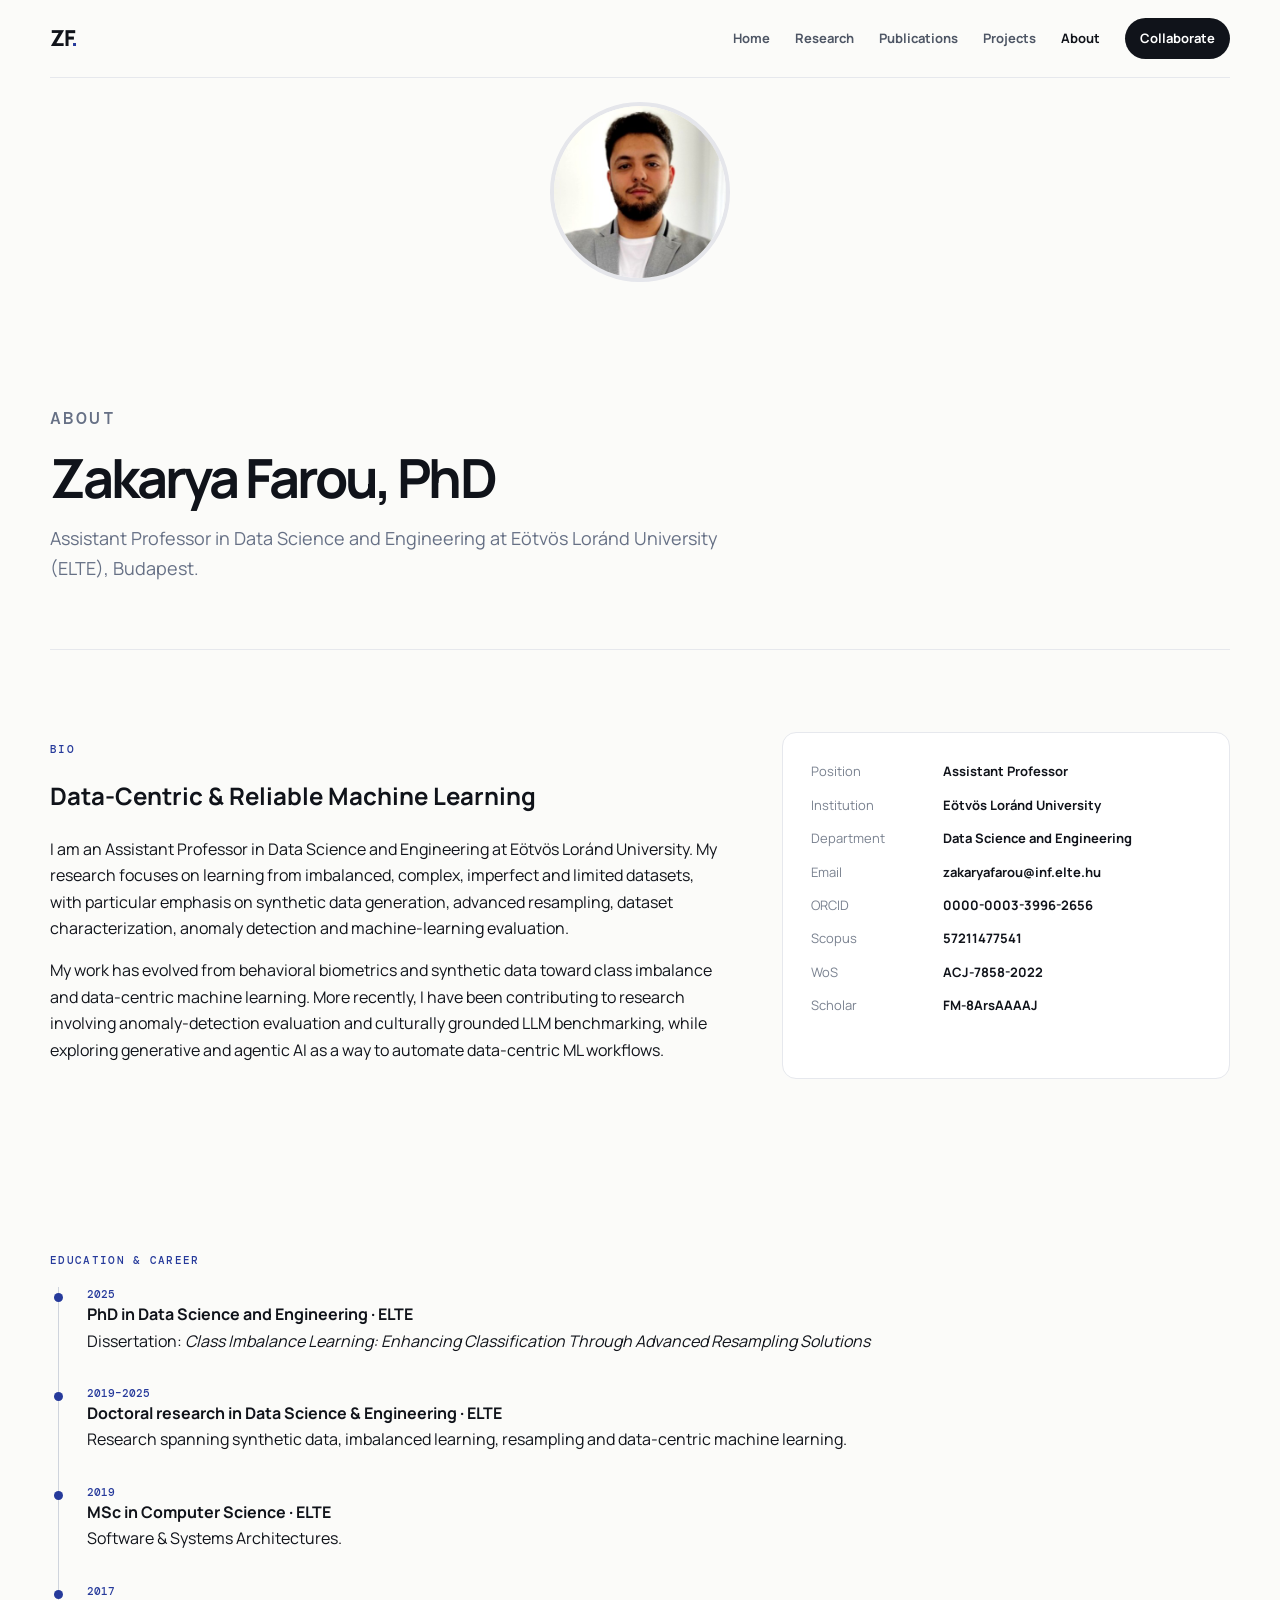
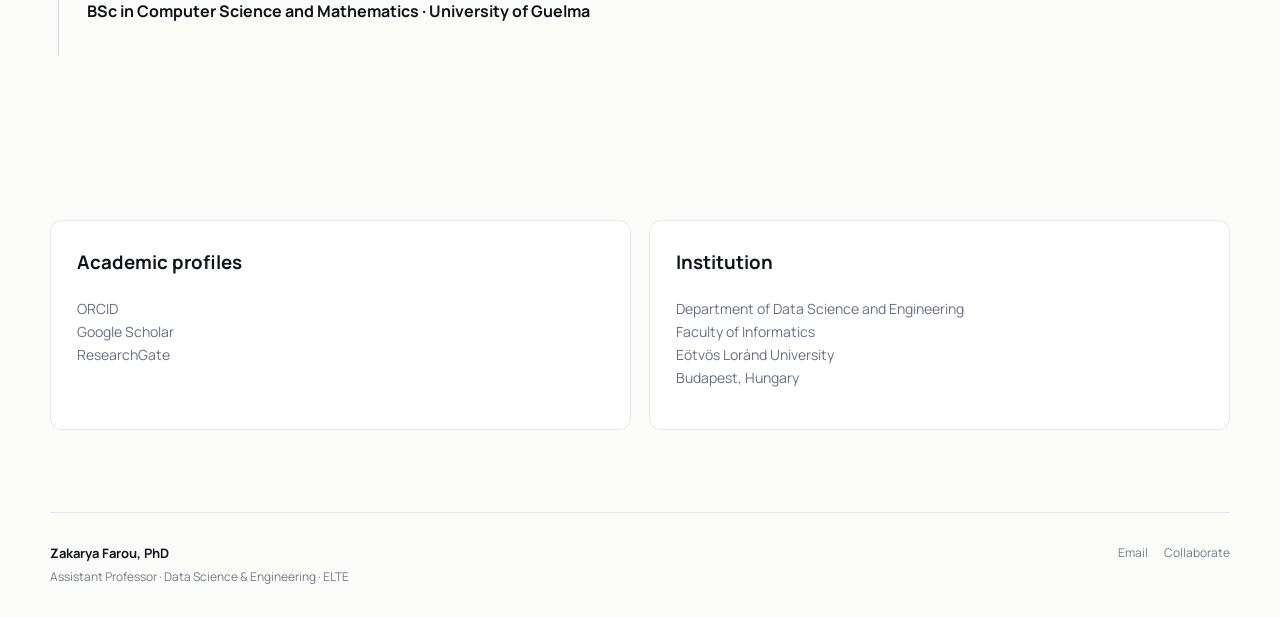
==== about.html @ 7ae689cc "Adding profile picture and updated the existing content" ====
<!doctype html><html lang="en"><head><meta charset="utf-8"><meta name="viewport" content="width=device-width,initial-scale=1"><title>About — Zakarya Farou</title><meta name="description" content="About Zakarya Farou, Assistant Professor at Eötvös Loránd University."><link rel="stylesheet" href="css/site.css"></head><body><header class="nav wrap"><a class="brand" href="index.html">ZF<span>.</span></a><nav><a href="index.html">Home</a><a href="research.html">Research</a><a href="publications.html">Publications</a><a href="projects.html">Projects</a><a href="about.html">About</a><a class="cta" href="collaborate.html">Collaborate</a></nav></header><main>
  <div class="profile-photo"><img src="assets/images/zakarya-farou.jpg" alt="Zakarya Farou"></div>
<section class="page-head wrap"><p class="kicker">ABOUT</p><h1>Zakarya Farou, PhD</h1><p>Assistant Professor in Data Science and Engineering at Eötvös Loránd University (ELTE), Budapest.</p></section><section class="block wrap"><div class="bio-grid"><div><p class="kicker">BIO</p><h2>Data-Centric & Reliable Machine Learning</h2><p>I am an Assistant Professor in Data Science and Engineering at Eötvös Loránd University. My research focuses on learning from imbalanced, complex, imperfect and limited datasets, with particular emphasis on synthetic data generation, advanced resampling, dataset characterization, anomaly detection and machine-learning evaluation.</p><p>My work has evolved from behavioral biometrics and synthetic data toward class imbalance and data-centric machine learning. More recently, I have been contributing to research involving anomaly-detection evaluation and culturally grounded LLM benchmarking, while exploring generative and agentic AI as a way to automate data-centric ML workflows.</p></div><aside class="profile-box"><dl><dt>Position</dt><dd>Assistant Professor</dd><dt>Institution</dt><dd>Eötvös Loránd University</dd><dt>Department</dt><dd>Data Science and Engineering</dd><dt>Email</dt><dd><a href="mailto:zakaryafarou@inf.elte.hu">zakaryafarou@inf.elte.hu</a></dd><dt>ORCID</dt><dd><a href="https://orcid.org/0000-0003-3996-2656">0000-0003-3996-2656</a></dd><dt>Scopus</dt><dd>57211477541</dd><dt>WoS</dt><dd>ACJ-7858-2022</dd><dt>Scholar</dt><dd><a href="https://scholar.google.com/citations?user=FM-8ArsAAAAJ">FM-8ArsAAAAJ</a></dd></dl></aside></div></section><section class="block wrap"><p class="kicker">EDUCATION & CAREER</p><div class="timeline"><div class="event"><div class="year">2025</div><strong>PhD in Data Science and Engineering · ELTE</strong><div>Dissertation: <em>Class Imbalance Learning: Enhancing Classification Through Advanced Resampling Solutions</em></div></div><div class="event"><div class="year">2019–2025</div><strong>Doctoral research in Data Science & Engineering · ELTE</strong><div>Research spanning synthetic data, imbalanced learning, resampling and data-centric machine learning.</div></div><div class="event"><div class="year">2019</div><strong>MSc in Computer Science · ELTE</strong><div>Software & Systems Architectures.</div></div><div class="event"><div class="year">2017</div><strong>BSc in Computer Science and Mathematics · University of Guelma</strong></div></div></section><section class="block wrap"><div class="contact-grid"><div class="contact-card"><h3>Academic profiles</h3><p><a href="https://orcid.org/0000-0003-3996-2656">ORCID</a><br><a href="https://scholar.google.com/citations?user=FM-8ArsAAAAJ">Google Scholar</a><br><a href="https://www.researchgate.net/profile/Zakarya-Farou">ResearchGate</a></p></div><div class="contact-card"><h3>Institution</h3><p>Department of Data Science and Engineering<br>Faculty of Informatics<br>Eötvös Loránd University<br>Budapest, Hungary</p></div></div></section></main><footer class="wrap"><div><strong>Zakarya Farou, PhD</strong><span>Assistant Professor · Data Science & Engineering · ELTE</span></div><div class="footer-links"><a href="mailto:zakaryafarou@inf.elte.hu">Email</a><a href="collaborate.html">Collaborate</a></div></footer><script src="js/site.js"></script></body></html>
---- css/site.css ----
@import url('https://fonts.googleapis.com/css2?family=DM+Mono:wght@400;500&family=Manrope:wght@400;500;600;700;800&display=swap');
:root{--ink:#10131a;--muted:#667085;--line:#e6e8ed;--paper:#fbfbf9;--card:#fff;--accent:#263a9b;--accent2:#c46a18;--soft:#eef1ff;--max:1180px}
*{box-sizing:border-box}html{scroll-behavior:smooth}body{margin:0;background:var(--paper);color:var(--ink);font-family:Manrope,system-ui,sans-serif;line-height:1.65}a{color:inherit;text-decoration:none}a:hover{color:var(--accent)}.wrap{width:min(calc(100% - 40px),var(--max));margin:auto}
.nav{height:78px;border-bottom:1px solid var(--line);display:flex;align-items:center;justify-content:space-between;position:sticky;top:0;background:rgba(251,251,249,.94);backdrop-filter:blur(12px);z-index:10}.brand{font-weight:800;font-size:22px;letter-spacing:-.06em}.brand span{color:var(--accent)}nav{display:flex;gap:25px;align-items:center;font-size:13px;font-weight:700}nav a{color:#4e5665}nav a.active,nav a:hover{color:var(--ink)}nav .cta{background:var(--ink);color:#fff;padding:10px 15px;border-radius:999px}.hero{padding:88px 0 76px;display:grid;grid-template-columns:1.25fr .75fr;gap:70px;align-items:center}.eyebrow,.kicker{font:500 11px/1.2 'DM Mono',monospace;letter-spacing:.12em;color:var(--accent);text-transform:uppercase}.hero h1{font-size:clamp(44px,6.3vw,78px);line-height:1.01;letter-spacing:-.065em;margin:18px 0 25px;max-width:850px}.hero h1 em{font-style:normal;color:var(--accent)}.lead{font-size:20px;line-height:1.6;color:#555f70;max-width:720px}.actions{display:flex;gap:12px;margin-top:32px;flex-wrap:wrap}.button{display:inline-flex;align-items:center;gap:10px;padding:13px 18px;border-radius:8px;font-weight:800;font-size:13px;border:1px solid var(--line)}.button.primary{background:var(--ink);color:#fff;border-color:var(--ink)}.button.secondary{background:#fff}.hero-visual{min-height:390px;border:1px solid var(--line);border-radius:24px;background:#fff;position:relative;overflow:hidden;padding:25px}.visual-grid{position:absolute;inset:0;background-image:linear-gradient(#edf0f5 1px,transparent 1px),linear-gradient(90deg,#edf0f5 1px,transparent 1px);background-size:42px 42px}.visual-core{position:absolute;left:50%;top:50%;transform:translate(-50%,-50%);width:150px;height:150px;border:1px solid #b7c0ec;border-radius:50%;box-shadow:0 0 0 22px #f4f5ff,0 0 0 23px #dce2ff}.visual-core:after{content:'DATA';position:absolute;inset:0;display:grid;place-items:center;font:500 13px 'DM Mono';color:var(--accent)}.signal{position:absolute;height:1px;background:#aab3c9;transform-origin:left}.s1{width:160px;left:14%;top:28%;transform:rotate(17deg)}.s2{width:180px;left:52%;top:34%;transform:rotate(136deg)}.s3{width:170px;left:43%;top:63%;transform:rotate(-26deg)}.dot{width:9px;height:9px;background:var(--accent);border-radius:50%;position:absolute}.d1{left:13%;top:27%}.d2{right:15%;top:28%}.d3{left:38%;bottom:14%}.visual-caption{position:absolute;bottom:18px;left:20px;font:500 10px 'DM Mono';letter-spacing:.1em;color:#70798a}.statement{border-top:1px solid var(--line);border-bottom:1px solid var(--line);padding:74px 0}.statement h2{font-size:clamp(30px,4.4vw,54px);line-height:1.16;letter-spacing:-.045em;max-width:1000px;margin:18px 0}.statement h2 span{color:var(--accent)}section.block{padding:82px 0}.section-head{display:flex;justify-content:space-between;align-items:end;gap:25px;margin-bottom:28px}.section-head h2,.page-head h1{font-size:clamp(34px,4.5vw,54px);line-height:1.08;letter-spacing:-.055em;margin:8px 0}.section-head>a{font-size:13px;font-weight:800}.theme-grid{display:grid;grid-template-columns:repeat(3,1fr);gap:1px;background:var(--line);border:1px solid var(--line)}.theme{background:#fff;padding:27px;min-height:210px}.theme small{font:500 11px 'DM Mono';color:#8a92a0}.theme h3{font-size:20px;letter-spacing:-.025em;margin:25px 0 9px}.theme p{font-size:14px;color:var(--muted);margin:0}.theme.future{background:linear-gradient(135deg,#fff,#f1f3ff)}.paper-grid{display:grid;grid-template-columns:repeat(3,1fr);gap:18px}.paper-card{background:#fff;border:1px solid var(--line);padding:26px;border-radius:12px}.paper-meta{font:500 10px 'DM Mono';letter-spacing:.09em;text-transform:uppercase;color:#7d8696}.paper-card h3{font-size:18px;line-height:1.35;letter-spacing:-.02em;margin:15px 0}.paper-card p{font-size:13px;color:var(--muted)}.tags{display:flex;gap:7px;flex-wrap:wrap;margin:16px 0}.tag{font:500 10px 'DM Mono';border:1px solid #dfe3ec;border-radius:999px;padding:5px 8px;color:#596274}.paper-links{display:flex;gap:12px;font-size:12px;font-weight:800}.callout{background:var(--ink);color:#fff;border-radius:18px;padding:40px;display:flex;justify-content:space-between;gap:30px;align-items:center}.callout h2{margin:0;font-size:30px;letter-spacing:-.04em}.callout p{color:#cbd0da;max-width:650px;margin:8px 0 0}.callout .button{background:#fff;color:var(--ink);border-color:#fff}.page-head{padding:76px 0 48px;border-bottom:1px solid var(--line)}.page-head p{max-width:720px;color:var(--muted);font-size:18px}.research-flow{display:grid;grid-template-columns:repeat(6,1fr);gap:0;margin:35px 0}.flow{padding:20px 13px;border:1px solid var(--line);margin-right:-1px;background:#fff;min-height:140px}.flow strong{display:block;font-size:13px}.flow span{font-size:11px;color:var(--muted)}.research-section{padding:48px 0;border-bottom:1px solid var(--line);display:grid;grid-template-columns:.7fr 1.3fr;gap:70px}.research-section h2{font-size:28px;letter-spacing:-.035em;margin:0}.research-section p{color:#5f6877}.project-list{display:grid;gap:16px}.project{background:#fff;border:1px solid var(--line);padding:27px;border-radius:12px}.project .status{font:500 10px 'DM Mono';text-transform:uppercase;color:var(--accent)}.project h2{margin:10px 0;font-size:24px;letter-spacing:-.03em}.project p{color:var(--muted);max-width:800px}.project-meta{display:flex;gap:25px;flex-wrap:wrap;font-size:12px;color:#697282}.filters{display:flex;gap:9px;flex-wrap:wrap;margin:25px 0}.filter{cursor:pointer;border:1px solid var(--line);background:#fff;padding:8px 12px;border-radius:999px;font:500 11px 'DM Mono'}.filter.active{background:var(--ink);color:#fff;border-color:var(--ink)}.pub-list{display:grid;gap:0;border-top:1px solid var(--line)}.pub{display:grid;grid-template-columns:75px 1fr auto;gap:25px;padding:27px 0;border-bottom:1px solid var(--line)}.pub-year{font:500 12px 'DM Mono';color:#7a8290}.pub h2{font-size:19px;line-height:1.35;margin:0 0 8px;letter-spacing:-.025em}.pub .authors,.pub .venue{font-size:13px;color:var(--muted)}.pub-links{display:flex;gap:10px;justify-content:end;font-size:11px;font-weight:800}.bio-grid{display:grid;grid-template-columns:1.2fr .8fr;gap:60px}.profile-box{background:#fff;border:1px solid var(--line);padding:28px;border-radius:14px}.profile-box dl{display:grid;grid-template-columns:120px 1fr;gap:12px;font-size:13px;margin:0}.profile-box dt{color:#7a8290}.profile-box dd{margin:0;font-weight:700}.contact-grid{display:grid;grid-template-columns:repeat(2,1fr);gap:18px}.contact-card{background:#fff;border:1px solid var(--line);padding:26px;border-radius:12px}.contact-card h3{margin-top:0}.contact-card p{color:var(--muted);font-size:14px}.timeline{border-left:1px solid #cfd4dd;margin:20px 0 0 8px}.event{padding:0 0 32px 28px;position:relative}.event:before{content:'';width:9px;height:9px;border-radius:50%;background:var(--accent);position:absolute;left:-5px;top:6px}.event .year{font:500 11px 'DM Mono';color:var(--accent)}footer{border-top:1px solid var(--line);padding:30px 0;margin-top:50px;display:flex;justify-content:space-between;gap:25px;font-size:12px;color:#747c8a}footer strong{display:block;color:var(--ink);font-size:13px}footer span{display:block;margin-top:3px}.footer-links{display:flex;gap:16px;flex-wrap:wrap}.note{font-size:12px;color:#7b8390;margin-top:25px}.hide{display:none!important}
@media(max-width:900px){nav{gap:12px}.nav{padding:0 20px}.hero{grid-template-columns:1fr;gap:35px}.hero-visual{min-height:300px}.theme-grid,.paper-grid{grid-template-columns:1fr 1fr}.research-flow{grid-template-columns:repeat(3,1fr)}.research-section,.bio-grid{grid-template-columns:1fr;gap:25px}.pub{grid-template-columns:55px 1fr}.pub-links{grid-column:2;justify-content:start}.contact-grid{grid-template-columns:1fr}}
@media(max-width:650px){nav a:not(.cta){display:none}.wrap{width:min(calc(100% - 28px),var(--max))}.hero{padding:58px 0}.hero h1{font-size:44px}.theme-grid,.paper-grid{grid-template-columns:1fr}.statement{padding:55px 0}.section-head{display:block}.research-flow{grid-template-columns:1fr 1fr}.flow{min-height:110px}.callout{display:block;padding:28px}.callout .button{margin-top:20px}footer{display:block}.footer-links{margin-top:15px}}

/* Profile photo */
.profile-photo {
  display: flex;
  justify-content: center;
  margin: 1.5rem 0 2rem;
}
.profile-photo img {
  width: 180px;
  height: 180px;
  object-fit: cover;
  border-radius: 50%;
  border: 4px solid rgba(30, 42, 110, 0.10);
}
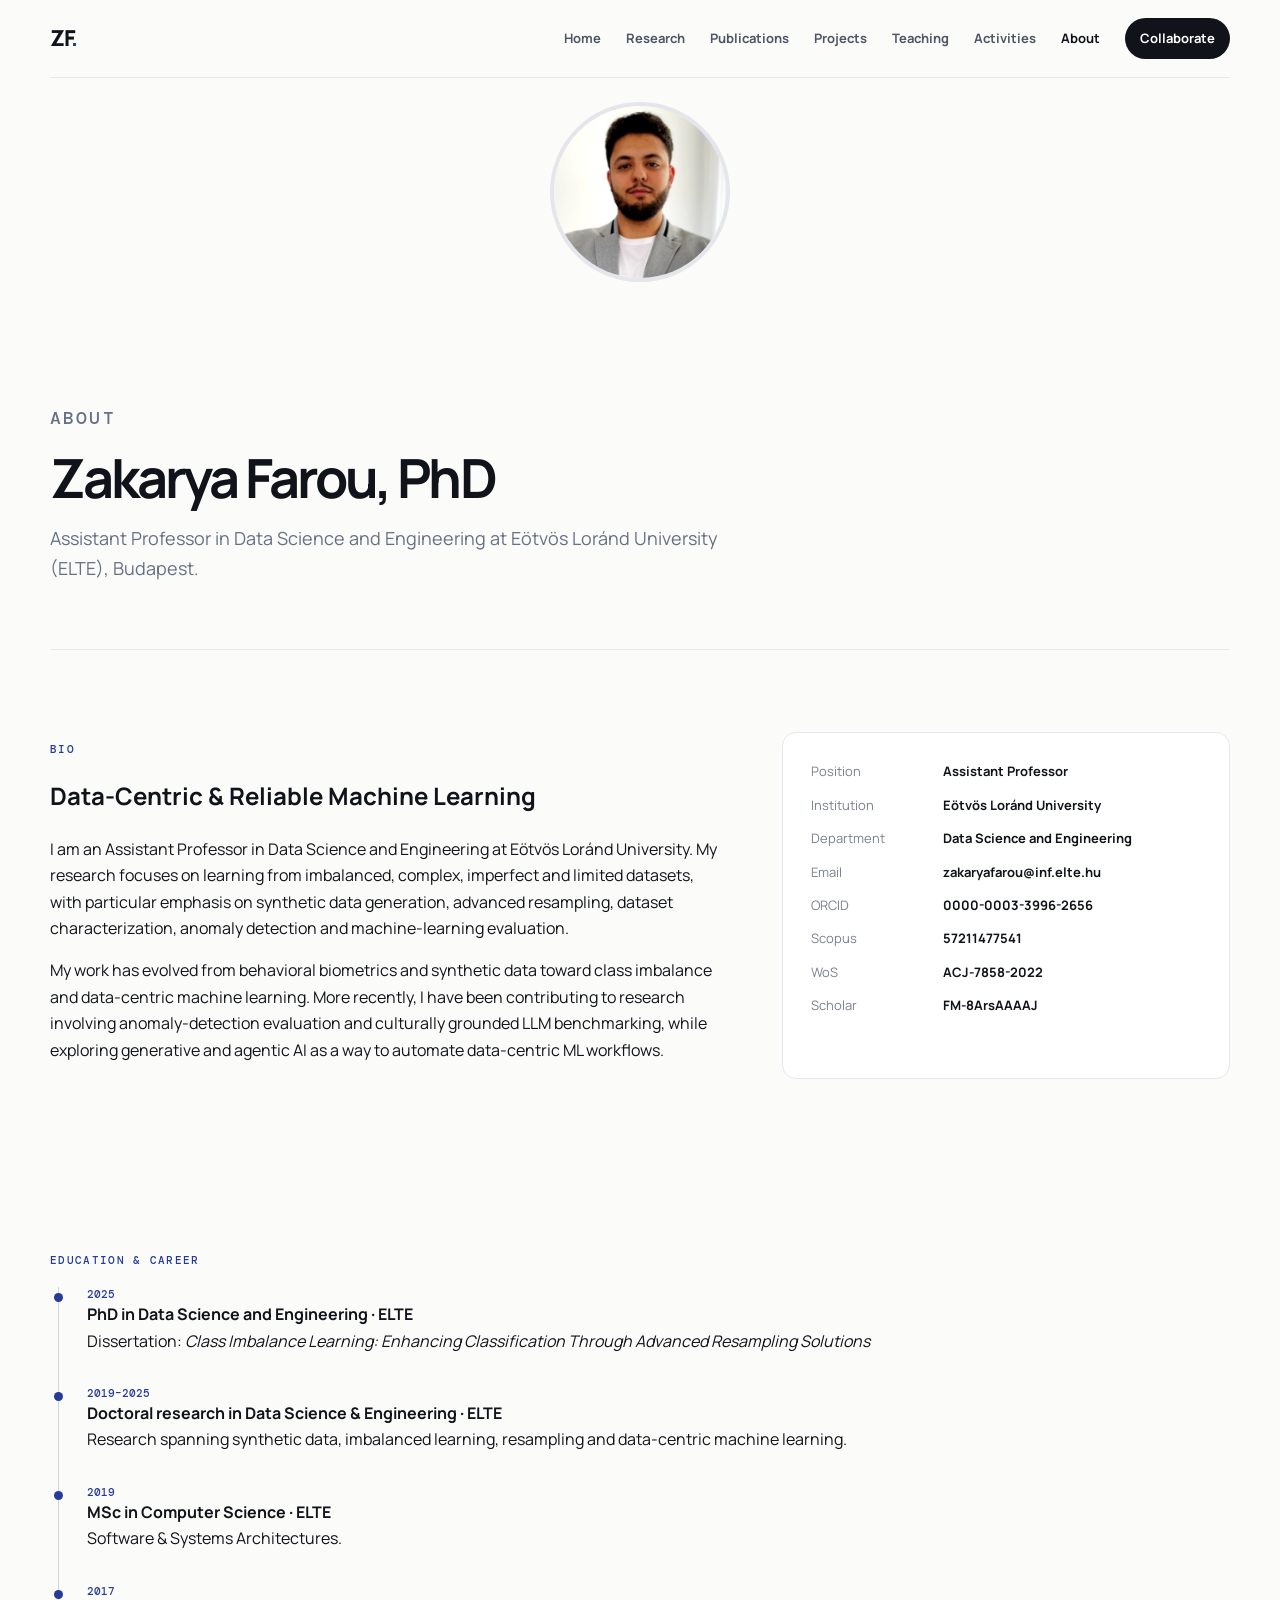
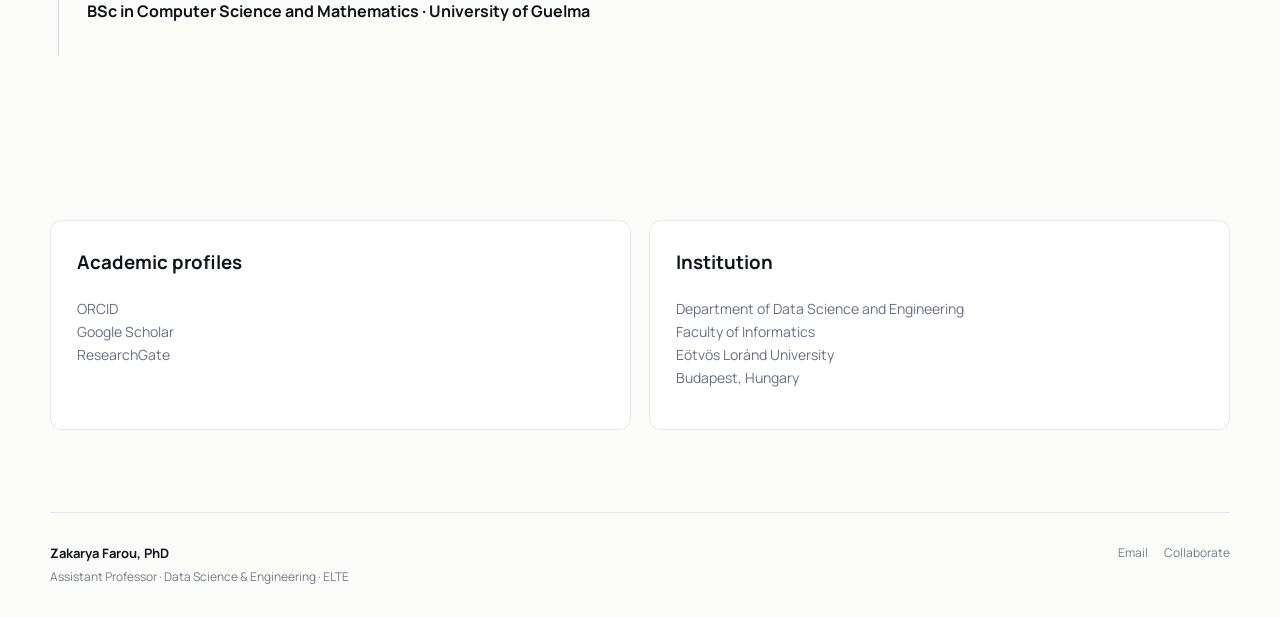
==== commit 3acc7cb8: "Added Research Evolution timeline" ====
--- a/about.html
+++ b/about.html
@@ -1,3 +1,3 @@
-<!doctype html><html lang="en"><head><meta charset="utf-8"><meta name="viewport" content="width=device-width,initial-scale=1"><title>About — Zakarya Farou</title><meta name="description" content="About Zakarya Farou, Assistant Professor at Eötvös Loránd University."><link rel="stylesheet" href="css/site.css"></head><body><header class="nav wrap"><a class="brand" href="index.html">ZF<span>.</span></a><nav><a href="index.html">Home</a><a href="research.html">Research</a><a href="publications.html">Publications</a><a href="projects.html">Projects</a><a href="about.html">About</a><a class="cta" href="collaborate.html">Collaborate</a></nav></header><main>
+<!doctype html><html lang="en"><head><meta charset="utf-8"><meta name="viewport" content="width=device-width,initial-scale=1"><title>About — Zakarya Farou</title><meta name="description" content="About Zakarya Farou, Assistant Professor at Eötvös Loránd University."><link rel="stylesheet" href="css/site.css"></head><body><header class="nav wrap"><a class="brand" href="index.html">ZF<span>.</span></a><nav><a href="index.html">Home</a><a href="research.html">Research</a><a href="publications.html">Publications</a><a href="projects.html">Projects</a><a href="teaching.html">Teaching</a><a href="activities.html">Activities</a><a href="about.html">About</a><a class="cta" href="collaborate.html">Collaborate</a></nav></header><main>
   <div class="profile-photo"><img src="assets/images/zakarya-farou.jpg" alt="Zakarya Farou"></div>
 <section class="page-head wrap"><p class="kicker">ABOUT</p><h1>Zakarya Farou, PhD</h1><p>Assistant Professor in Data Science and Engineering at Eötvös Loránd University (ELTE), Budapest.</p></section><section class="block wrap"><div class="bio-grid"><div><p class="kicker">BIO</p><h2>Data-Centric & Reliable Machine Learning</h2><p>I am an Assistant Professor in Data Science and Engineering at Eötvös Loránd University. My research focuses on learning from imbalanced, complex, imperfect and limited datasets, with particular emphasis on synthetic data generation, advanced resampling, dataset characterization, anomaly detection and machine-learning evaluation.</p><p>My work has evolved from behavioral biometrics and synthetic data toward class imbalance and data-centric machine learning. More recently, I have been contributing to research involving anomaly-detection evaluation and culturally grounded LLM benchmarking, while exploring generative and agentic AI as a way to automate data-centric ML workflows.</p></div><aside class="profile-box"><dl><dt>Position</dt><dd>Assistant Professor</dd><dt>Institution</dt><dd>Eötvös Loránd University</dd><dt>Department</dt><dd>Data Science and Engineering</dd><dt>Email</dt><dd><a href="mailto:zakaryafarou@inf.elte.hu">zakaryafarou@inf.elte.hu</a></dd><dt>ORCID</dt><dd><a href="https://orcid.org/0000-0003-3996-2656">0000-0003-3996-2656</a></dd><dt>Scopus</dt><dd>57211477541</dd><dt>WoS</dt><dd>ACJ-7858-2022</dd><dt>Scholar</dt><dd><a href="https://scholar.google.com/citations?user=FM-8ArsAAAAJ">FM-8ArsAAAAJ</a></dd></dl></aside></div></section><section class="block wrap"><p class="kicker">EDUCATION & CAREER</p><div class="timeline"><div class="event"><div class="year">2025</div><strong>PhD in Data Science and Engineering · ELTE</strong><div>Dissertation: <em>Class Imbalance Learning: Enhancing Classification Through Advanced Resampling Solutions</em></div></div><div class="event"><div class="year">2019–2025</div><strong>Doctoral research in Data Science & Engineering · ELTE</strong><div>Research spanning synthetic data, imbalanced learning, resampling and data-centric machine learning.</div></div><div class="event"><div class="year">2019</div><strong>MSc in Computer Science · ELTE</strong><div>Software & Systems Architectures.</div></div><div class="event"><div class="year">2017</div><strong>BSc in Computer Science and Mathematics · University of Guelma</strong></div></div></section><section class="block wrap"><div class="contact-grid"><div class="contact-card"><h3>Academic profiles</h3><p><a href="https://orcid.org/0000-0003-3996-2656">ORCID</a><br><a href="https://scholar.google.com/citations?user=FM-8ArsAAAAJ">Google Scholar</a><br><a href="https://www.researchgate.net/profile/Zakarya-Farou">ResearchGate</a></p></div><div class="contact-card"><h3>Institution</h3><p>Department of Data Science and Engineering<br>Faculty of Informatics<br>Eötvös Loránd University<br>Budapest, Hungary</p></div></div></section></main><footer class="wrap"><div><strong>Zakarya Farou, PhD</strong><span>Assistant Professor · Data Science & Engineering · ELTE</span></div><div class="footer-links"><a href="mailto:zakaryafarou@inf.elte.hu">Email</a><a href="collaborate.html">Collaborate</a></div></footer><script src="js/site.js"></script></body></html>
--- a/css/site.css
+++ b/css/site.css
@@ -18,3 +18,9 @@
   border-radius: 50%;
   border: 4px solid rgba(30, 42, 110, 0.10);
 }
+.hero-photo{position:absolute;right:22px;top:22px;width:88px;height:88px;object-fit:cover;border-radius:50%;border:3px solid #fff;box-shadow:0 8px 24px rgba(16,19,26,.12);z-index:2}
+@media(max-width:650px){.hero-photo{width:72px;height:72px;right:16px;top:16px}}
+
+/* Research evolution timeline */
+.evolution-block{padding-top:5.5rem}.evolution-intro{max-width:430px;color:var(--muted);line-height:1.7}.evolution-timeline{position:relative;margin-top:3rem;padding-left:150px}.evolution-timeline:before{content:"";position:absolute;left:118px;top:8px;bottom:8px;width:1px;background:var(--line)}.evolution-item{position:relative;display:grid;grid-template-columns:1fr;gap:.7rem;padding:0 0 2.7rem}.evolution-year{position:absolute;left:-150px;top:0;width:105px;text-align:right;font-size:.72rem;letter-spacing:.12em;font-weight:700;color:var(--muted)}.evolution-dot{position:absolute;left:-36px;top:3px;width:10px;height:10px;border:2px solid var(--ink);background:var(--bg);border-radius:50%;box-sizing:border-box}.evolution-card{border:1px solid var(--line);background:rgba(255,255,255,.025);padding:1.35rem 1.5rem}.evolution-card span{font-size:.68rem;letter-spacing:.14em;font-weight:700;color:var(--accent)}.evolution-card h3{margin:.45rem 0 .6rem;font-size:1.15rem;line-height:1.3}.evolution-card p{margin:0;max-width:760px;color:var(--muted);line-height:1.7}.evolution-item.current .evolution-card{border-color:var(--accent);box-shadow:inset 3px 0 0 var(--accent)}.evolution-item.current .evolution-dot{background:var(--accent);border-color:var(--accent)}.evolution-item.emerging .evolution-card{border-style:dashed}.evolution-item.emerging .evolution-dot{border-color:var(--accent)}
+@media(max-width:760px){.evolution-timeline{padding-left:34px}.evolution-timeline:before{left:8px}.evolution-year{position:static;width:auto;text-align:left;margin-left:0;margin-bottom:.15rem}.evolution-dot{left:3px;top:42px}.evolution-item{padding-bottom:2rem}.evolution-intro{margin-top:1rem}}
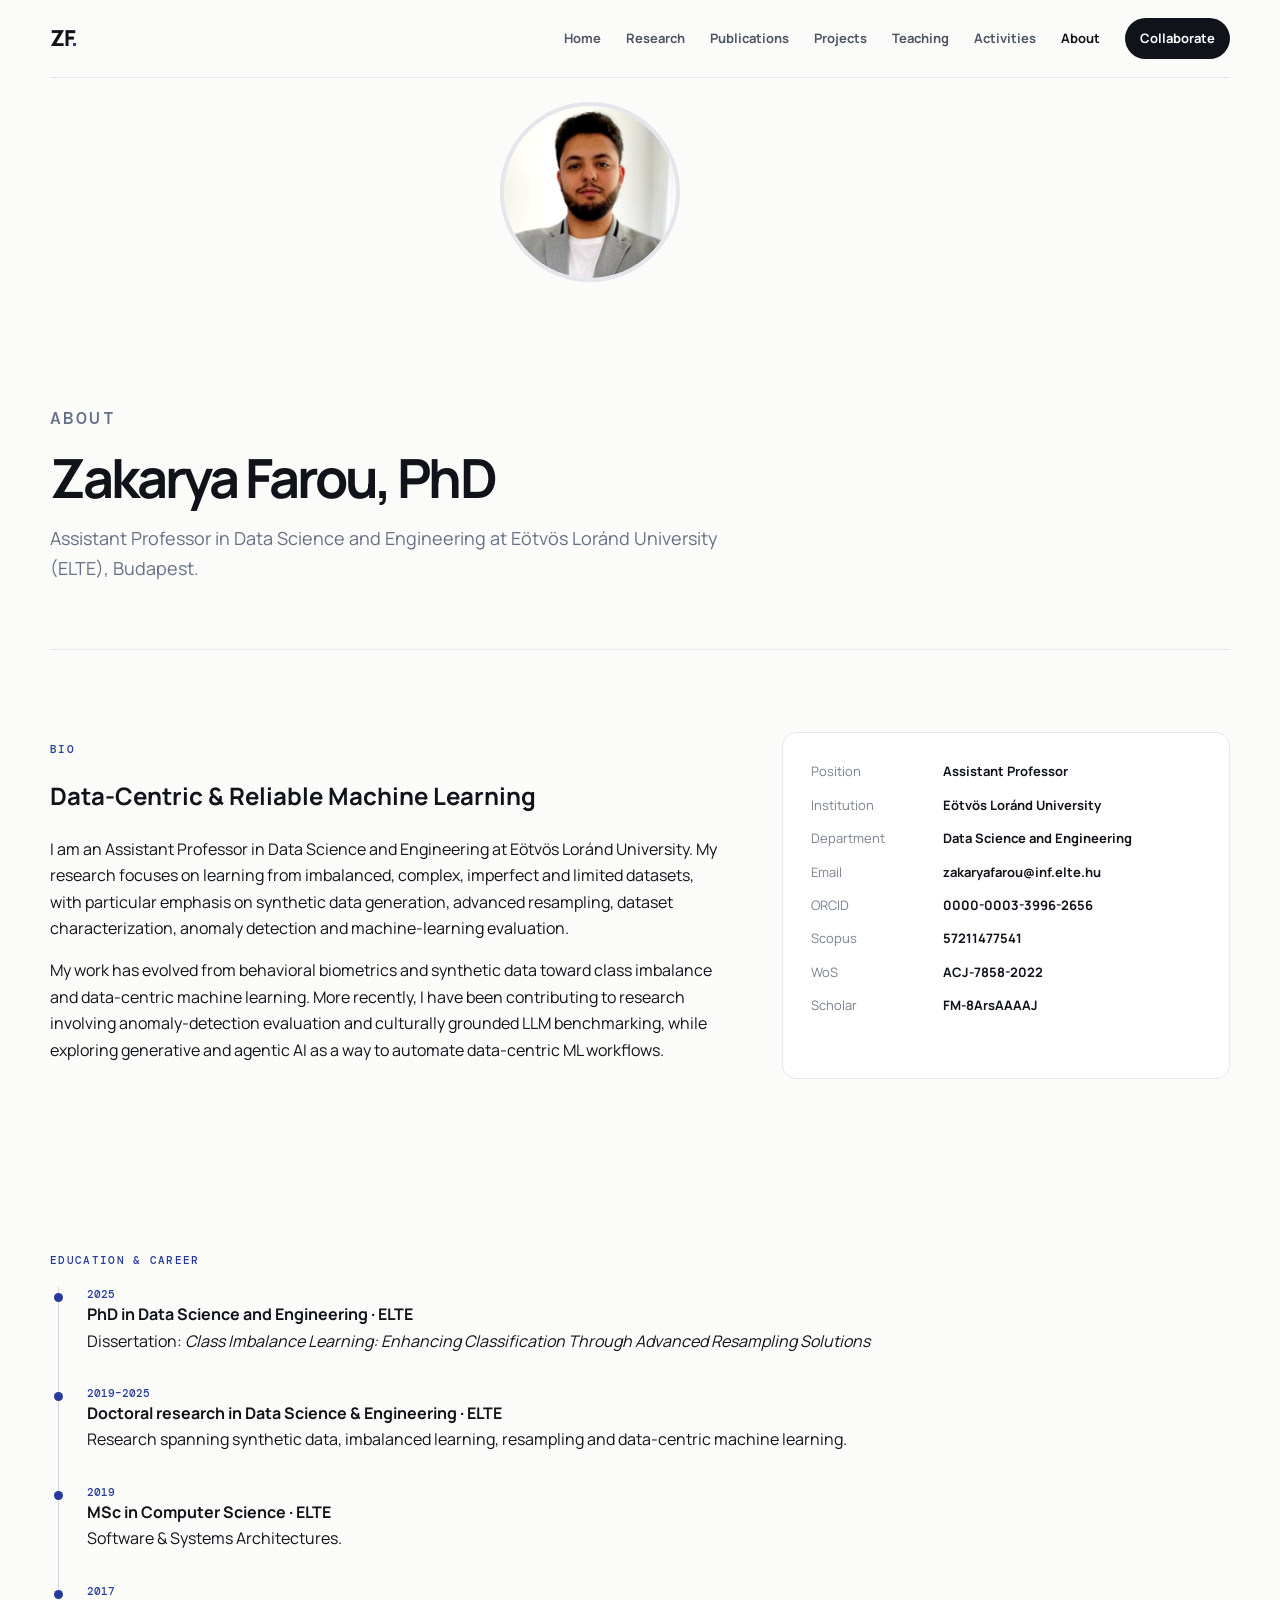
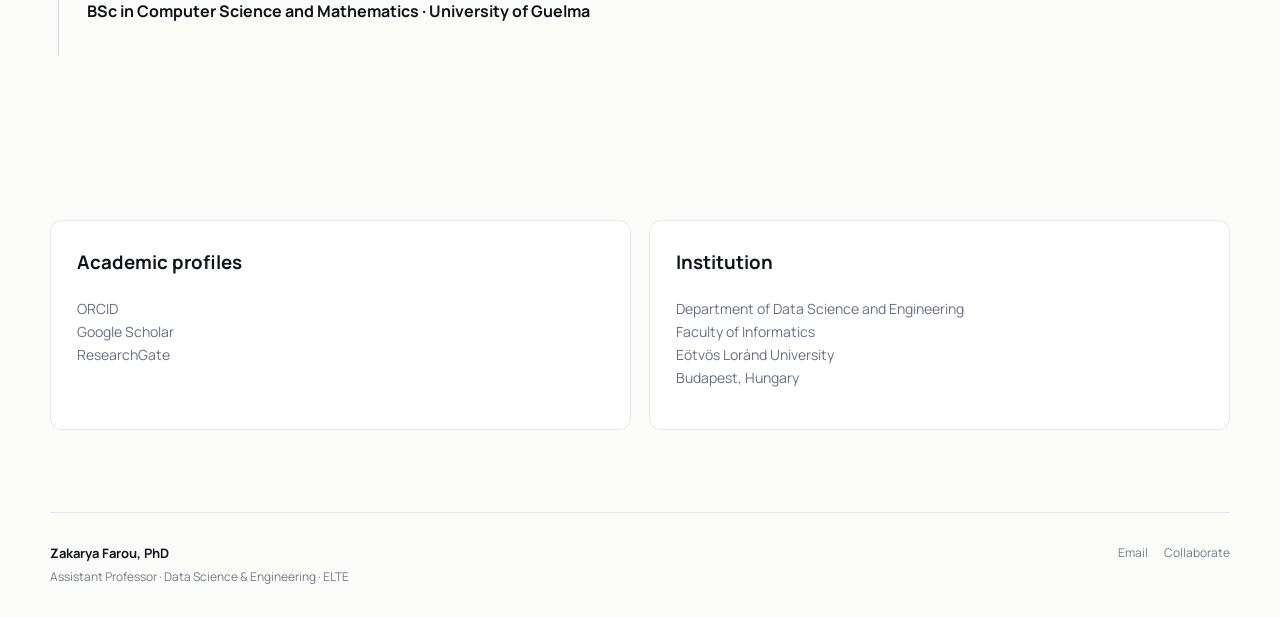
==== commit cedb20f7: "Fixed Code bugs" ====
--- a/about.html
+++ b/about.html
@@ -1,3 +1,3 @@
-<!doctype html><html lang="en"><head><meta charset="utf-8"><meta name="viewport" content="width=device-width,initial-scale=1"><title>About — Zakarya Farou</title><meta name="description" content="About Zakarya Farou, Assistant Professor at Eötvös Loránd University."><link rel="stylesheet" href="css/site.css"></head><body><header class="nav wrap"><a class="brand" href="index.html">ZF<span>.</span></a><nav><a href="index.html">Home</a><a href="research.html">Research</a><a href="publications.html">Publications</a><a href="projects.html">Projects</a><a href="teaching.html">Teaching</a><a href="activities.html">Activities</a><a href="about.html">About</a><a class="cta" href="collaborate.html">Collaborate</a></nav></header><main>
-  <div class="profile-photo"><img src="assets/images/zakarya-farou.jpg" alt="Zakarya Farou"></div>
+<!doctype html><html lang="en"><head><meta charset="utf-8"><meta name="viewport" content="width=device-width,initial-scale=1"><title>About — Zakarya Farou</title><meta name="description" content="About Zakarya Farou, Assistant Professor in Data Science and Engineering at Eötvös Loránd University (ELTE), Budapest."><meta property="og:type" content="website"><meta property="og:title" content="About — Zakarya Farou, PhD"><meta property="og:description" content="Assistant Professor at ELTE, Budapest. Research in data-centric AI, imbalanced learning, synthetic data and reliable machine learning."><meta property="og:url" content="https://zakaryafarou.github.io/about.html"><meta property="og:image" content="https://zakaryafarou.github.io/assets/images/zakarya-farou.jpg"><meta property="og:site_name" content="Zakarya Farou"><meta name="twitter:card" content="summary"><link rel="canonical" href="https://zakaryafarou.github.io/about.html"><link rel="stylesheet" href="css/site.css"></head><body><header class="nav wrap"><a class="brand" href="index.html">ZF<span>.</span></a><nav><a href="index.html">Home</a><a href="research.html">Research</a><a href="publications.html">Publications</a><a href="projects.html">Projects</a><a href="teaching.html">Teaching</a><a href="activities.html">Activities</a><a href="about.html">About</a><a class="cta" href="collaborate.html">Collaborate</a></nav><button class="menu-toggle" aria-label="Menu" aria-expanded="false"><span class="bar"></span><span class="bar"></span><span class="bar"></span></button></header><main>
+  <div class="profile-photo wrap"><img src="assets/images/zakarya-farou.jpg" alt="Zakarya Farou"></div>
 <section class="page-head wrap"><p class="kicker">ABOUT</p><h1>Zakarya Farou, PhD</h1><p>Assistant Professor in Data Science and Engineering at Eötvös Loránd University (ELTE), Budapest.</p></section><section class="block wrap"><div class="bio-grid"><div><p class="kicker">BIO</p><h2>Data-Centric & Reliable Machine Learning</h2><p>I am an Assistant Professor in Data Science and Engineering at Eötvös Loránd University. My research focuses on learning from imbalanced, complex, imperfect and limited datasets, with particular emphasis on synthetic data generation, advanced resampling, dataset characterization, anomaly detection and machine-learning evaluation.</p><p>My work has evolved from behavioral biometrics and synthetic data toward class imbalance and data-centric machine learning. More recently, I have been contributing to research involving anomaly-detection evaluation and culturally grounded LLM benchmarking, while exploring generative and agentic AI as a way to automate data-centric ML workflows.</p></div><aside class="profile-box"><dl><dt>Position</dt><dd>Assistant Professor</dd><dt>Institution</dt><dd>Eötvös Loránd University</dd><dt>Department</dt><dd>Data Science and Engineering</dd><dt>Email</dt><dd><a href="mailto:zakaryafarou@inf.elte.hu">zakaryafarou@inf.elte.hu</a></dd><dt>ORCID</dt><dd><a href="https://orcid.org/0000-0003-3996-2656">0000-0003-3996-2656</a></dd><dt>Scopus</dt><dd>57211477541</dd><dt>WoS</dt><dd>ACJ-7858-2022</dd><dt>Scholar</dt><dd><a href="https://scholar.google.com/citations?user=FM-8ArsAAAAJ">FM-8ArsAAAAJ</a></dd></dl></aside></div></section><section class="block wrap"><p class="kicker">EDUCATION & CAREER</p><div class="timeline"><div class="event"><div class="year">2025</div><strong>PhD in Data Science and Engineering · ELTE</strong><div>Dissertation: <em>Class Imbalance Learning: Enhancing Classification Through Advanced Resampling Solutions</em></div></div><div class="event"><div class="year">2019–2025</div><strong>Doctoral research in Data Science & Engineering · ELTE</strong><div>Research spanning synthetic data, imbalanced learning, resampling and data-centric machine learning.</div></div><div class="event"><div class="year">2019</div><strong>MSc in Computer Science · ELTE</strong><div>Software & Systems Architectures.</div></div><div class="event"><div class="year">2017</div><strong>BSc in Computer Science and Mathematics · University of Guelma</strong></div></div></section><section class="block wrap"><div class="contact-grid"><div class="contact-card"><h3>Academic profiles</h3><p><a href="https://orcid.org/0000-0003-3996-2656">ORCID</a><br><a href="https://scholar.google.com/citations?user=FM-8ArsAAAAJ">Google Scholar</a><br><a href="https://www.researchgate.net/profile/Zakarya-Farou">ResearchGate</a></p></div><div class="contact-card"><h3>Institution</h3><p>Department of Data Science and Engineering<br>Faculty of Informatics<br>Eötvös Loránd University<br>Budapest, Hungary</p></div></div></section></main><footer class="wrap"><div><strong>Zakarya Farou, PhD</strong><span>Assistant Professor · Data Science & Engineering · ELTE</span></div><div class="footer-links"><a href="mailto:zakaryafarou@inf.elte.hu">Email</a><a href="collaborate.html">Collaborate</a></div></footer><script src="js/site.js"></script></body></html>
--- a/css/site.css
+++ b/css/site.css
@@ -1,9 +1,20 @@
 @import url('https://fonts.googleapis.com/css2?family=DM+Mono:wght@400;500&family=Manrope:wght@400;500;600;700;800&display=swap');
 :root{--ink:#10131a;--muted:#667085;--line:#e6e8ed;--paper:#fbfbf9;--card:#fff;--accent:#263a9b;--accent2:#c46a18;--soft:#eef1ff;--max:1180px}
 *{box-sizing:border-box}html{scroll-behavior:smooth}body{margin:0;background:var(--paper);color:var(--ink);font-family:Manrope,system-ui,sans-serif;line-height:1.65}a{color:inherit;text-decoration:none}a:hover{color:var(--accent)}.wrap{width:min(calc(100% - 40px),var(--max));margin:auto}
-.nav{height:78px;border-bottom:1px solid var(--line);display:flex;align-items:center;justify-content:space-between;position:sticky;top:0;background:rgba(251,251,249,.94);backdrop-filter:blur(12px);z-index:10}.brand{font-weight:800;font-size:22px;letter-spacing:-.06em}.brand span{color:var(--accent)}nav{display:flex;gap:25px;align-items:center;font-size:13px;font-weight:700}nav a{color:#4e5665}nav a.active,nav a:hover{color:var(--ink)}nav .cta{background:var(--ink);color:#fff;padding:10px 15px;border-radius:999px}.hero{padding:88px 0 76px;display:grid;grid-template-columns:1.25fr .75fr;gap:70px;align-items:center}.eyebrow,.kicker{font:500 11px/1.2 'DM Mono',monospace;letter-spacing:.12em;color:var(--accent);text-transform:uppercase}.hero h1{font-size:clamp(44px,6.3vw,78px);line-height:1.01;letter-spacing:-.065em;margin:18px 0 25px;max-width:850px}.hero h1 em{font-style:normal;color:var(--accent)}.lead{font-size:20px;line-height:1.6;color:#555f70;max-width:720px}.actions{display:flex;gap:12px;margin-top:32px;flex-wrap:wrap}.button{display:inline-flex;align-items:center;gap:10px;padding:13px 18px;border-radius:8px;font-weight:800;font-size:13px;border:1px solid var(--line)}.button.primary{background:var(--ink);color:#fff;border-color:var(--ink)}.button.secondary{background:#fff}.hero-visual{min-height:390px;border:1px solid var(--line);border-radius:24px;background:#fff;position:relative;overflow:hidden;padding:25px}.visual-grid{position:absolute;inset:0;background-image:linear-gradient(#edf0f5 1px,transparent 1px),linear-gradient(90deg,#edf0f5 1px,transparent 1px);background-size:42px 42px}.visual-core{position:absolute;left:50%;top:50%;transform:translate(-50%,-50%);width:150px;height:150px;border:1px solid #b7c0ec;border-radius:50%;box-shadow:0 0 0 22px #f4f5ff,0 0 0 23px #dce2ff}.visual-core:after{content:'DATA';position:absolute;inset:0;display:grid;place-items:center;font:500 13px 'DM Mono';color:var(--accent)}.signal{position:absolute;height:1px;background:#aab3c9;transform-origin:left}.s1{width:160px;left:14%;top:28%;transform:rotate(17deg)}.s2{width:180px;left:52%;top:34%;transform:rotate(136deg)}.s3{width:170px;left:43%;top:63%;transform:rotate(-26deg)}.dot{width:9px;height:9px;background:var(--accent);border-radius:50%;position:absolute}.d1{left:13%;top:27%}.d2{right:15%;top:28%}.d3{left:38%;bottom:14%}.visual-caption{position:absolute;bottom:18px;left:20px;font:500 10px 'DM Mono';letter-spacing:.1em;color:#70798a}.statement{border-top:1px solid var(--line);border-bottom:1px solid var(--line);padding:74px 0}.statement h2{font-size:clamp(30px,4.4vw,54px);line-height:1.16;letter-spacing:-.045em;max-width:1000px;margin:18px 0}.statement h2 span{color:var(--accent)}section.block{padding:82px 0}.section-head{display:flex;justify-content:space-between;align-items:end;gap:25px;margin-bottom:28px}.section-head h2,.page-head h1{font-size:clamp(34px,4.5vw,54px);line-height:1.08;letter-spacing:-.055em;margin:8px 0}.section-head>a{font-size:13px;font-weight:800}.theme-grid{display:grid;grid-template-columns:repeat(3,1fr);gap:1px;background:var(--line);border:1px solid var(--line)}.theme{background:#fff;padding:27px;min-height:210px}.theme small{font:500 11px 'DM Mono';color:#8a92a0}.theme h3{font-size:20px;letter-spacing:-.025em;margin:25px 0 9px}.theme p{font-size:14px;color:var(--muted);margin:0}.theme.future{background:linear-gradient(135deg,#fff,#f1f3ff)}.paper-grid{display:grid;grid-template-columns:repeat(3,1fr);gap:18px}.paper-card{background:#fff;border:1px solid var(--line);padding:26px;border-radius:12px}.paper-meta{font:500 10px 'DM Mono';letter-spacing:.09em;text-transform:uppercase;color:#7d8696}.paper-card h3{font-size:18px;line-height:1.35;letter-spacing:-.02em;margin:15px 0}.paper-card p{font-size:13px;color:var(--muted)}.tags{display:flex;gap:7px;flex-wrap:wrap;margin:16px 0}.tag{font:500 10px 'DM Mono';border:1px solid #dfe3ec;border-radius:999px;padding:5px 8px;color:#596274}.paper-links{display:flex;gap:12px;font-size:12px;font-weight:800}.callout{background:var(--ink);color:#fff;border-radius:18px;padding:40px;display:flex;justify-content:space-between;gap:30px;align-items:center}.callout h2{margin:0;font-size:30px;letter-spacing:-.04em}.callout p{color:#cbd0da;max-width:650px;margin:8px 0 0}.callout .button{background:#fff;color:var(--ink);border-color:#fff}.page-head{padding:76px 0 48px;border-bottom:1px solid var(--line)}.page-head p{max-width:720px;color:var(--muted);font-size:18px}.research-flow{display:grid;grid-template-columns:repeat(6,1fr);gap:0;margin:35px 0}.flow{padding:20px 13px;border:1px solid var(--line);margin-right:-1px;background:#fff;min-height:140px}.flow strong{display:block;font-size:13px}.flow span{font-size:11px;color:var(--muted)}.research-section{padding:48px 0;border-bottom:1px solid var(--line);display:grid;grid-template-columns:.7fr 1.3fr;gap:70px}.research-section h2{font-size:28px;letter-spacing:-.035em;margin:0}.research-section p{color:#5f6877}.project-list{display:grid;gap:16px}.project{background:#fff;border:1px solid var(--line);padding:27px;border-radius:12px}.project .status{font:500 10px 'DM Mono';text-transform:uppercase;color:var(--accent)}.project h2{margin:10px 0;font-size:24px;letter-spacing:-.03em}.project p{color:var(--muted);max-width:800px}.project-meta{display:flex;gap:25px;flex-wrap:wrap;font-size:12px;color:#697282}.filters{display:flex;gap:9px;flex-wrap:wrap;margin:25px 0}.filter{cursor:pointer;border:1px solid var(--line);background:#fff;padding:8px 12px;border-radius:999px;font:500 11px 'DM Mono'}.filter.active{background:var(--ink);color:#fff;border-color:var(--ink)}.pub-list{display:grid;gap:0;border-top:1px solid var(--line)}.pub{display:grid;grid-template-columns:75px 1fr auto;gap:25px;padding:27px 0;border-bottom:1px solid var(--line)}.pub-year{font:500 12px 'DM Mono';color:#7a8290}.pub h2{font-size:19px;line-height:1.35;margin:0 0 8px;letter-spacing:-.025em}.pub .authors,.pub .venue{font-size:13px;color:var(--muted)}.pub-links{display:flex;gap:10px;justify-content:end;font-size:11px;font-weight:800}.bio-grid{display:grid;grid-template-columns:1.2fr .8fr;gap:60px}.profile-box{background:#fff;border:1px solid var(--line);padding:28px;border-radius:14px}.profile-box dl{display:grid;grid-template-columns:120px 1fr;gap:12px;font-size:13px;margin:0}.profile-box dt{color:#7a8290}.profile-box dd{margin:0;font-weight:700}.contact-grid{display:grid;grid-template-columns:repeat(2,1fr);gap:18px}.contact-card{background:#fff;border:1px solid var(--line);padding:26px;border-radius:12px}.contact-card h3{margin-top:0}.contact-card p{color:var(--muted);font-size:14px}.timeline{border-left:1px solid #cfd4dd;margin:20px 0 0 8px}.event{padding:0 0 32px 28px;position:relative}.event:before{content:'';width:9px;height:9px;border-radius:50%;background:var(--accent);position:absolute;left:-5px;top:6px}.event .year{font:500 11px 'DM Mono';color:var(--accent)}footer{border-top:1px solid var(--line);padding:30px 0;margin-top:50px;display:flex;justify-content:space-between;gap:25px;font-size:12px;color:#747c8a}footer strong{display:block;color:var(--ink);font-size:13px}footer span{display:block;margin-top:3px}.footer-links{display:flex;gap:16px;flex-wrap:wrap}.note{font-size:12px;color:#7b8390;margin-top:25px}.hide{display:none!important}
+.nav{height:78px;border-bottom:1px solid var(--line);display:flex;align-items:center;justify-content:space-between;position:sticky;top:0;background:rgba(251,251,249,.94);backdrop-filter:blur(12px);z-index:10}.brand{font-weight:800;font-size:22px;letter-spacing:-.06em}.brand span{color:var(--accent)}nav{display:flex;gap:25px;align-items:center;font-size:13px;font-weight:700}nav a{color:#4e5665}nav a.active,nav a:hover{color:var(--ink)}nav .cta{background:var(--ink);color:#fff;padding:10px 15px;border-radius:999px}.hero{padding:88px 0 76px;display:grid;grid-template-columns:1.25fr .75fr;gap:70px;align-items:center}.eyebrow,.kicker{font:500 11px/1.2 'DM Mono',monospace;letter-spacing:.12em;color:var(--accent);text-transform:uppercase}.hero h1{font-size:clamp(44px,6.3vw,78px);line-height:1.01;letter-spacing:-.065em;margin:18px 0 25px;max-width:850px}.hero h1 em{font-style:normal;color:var(--accent)}.lead{font-size:20px;line-height:1.6;color:#555f70;max-width:720px}.actions{display:flex;gap:12px;margin-top:32px;flex-wrap:wrap}.button{display:inline-flex;align-items:center;gap:10px;padding:13px 18px;border-radius:8px;font-weight:800;font-size:13px;border:1px solid var(--line)}.button.primary{background:var(--ink);color:#fff;border-color:var(--ink)}.button.secondary{background:#fff}.hero-visual{min-height:390px;border:1px solid var(--line);border-radius:24px;background:#fff;padding:30px 25px;display:flex;flex-direction:column;align-items:center;justify-content:center}.visual-grid{position:absolute;inset:0;background-image:linear-gradient(#edf0f5 1px,transparent 1px),linear-gradient(90deg,#edf0f5 1px,transparent 1px);background-size:42px 42px}.visual-core{position:absolute;left:50%;top:50%;transform:translate(-50%,-50%);width:150px;height:150px;border:1px solid #b7c0ec;border-radius:50%;box-shadow:0 0 0 22px #f4f5ff,0 0 0 23px #dce2ff}.visual-core:after{content:'DATA';position:absolute;inset:0;display:grid;place-items:center;font:500 13px 'DM Mono';color:var(--accent)}.signal{position:absolute;height:1px;background:#aab3c9;transform-origin:left}.s1{width:160px;left:14%;top:28%;transform:rotate(17deg)}.s2{width:180px;left:52%;top:34%;transform:rotate(136deg)}.s3{width:170px;left:43%;top:63%;transform:rotate(-26deg)}.dot{width:9px;height:9px;background:var(--accent);border-radius:50%;position:absolute}.d1{left:13%;top:27%}.d2{right:15%;top:28%}.d3{left:38%;bottom:14%}.visual-caption{position:absolute;bottom:18px;left:20px;font:500 10px 'DM Mono';letter-spacing:.1em;color:#70798a}.statement{border-top:1px solid var(--line);border-bottom:1px solid var(--line);padding:74px 0}.statement h2{font-size:clamp(30px,4.4vw,54px);line-height:1.16;letter-spacing:-.045em;max-width:1000px;margin:18px 0}.statement h2 span{color:var(--accent)}section.block{padding:82px 0}.section-head{display:flex;justify-content:space-between;align-items:end;gap:25px;margin-bottom:28px}.section-head h2,.page-head h1{font-size:clamp(34px,4.5vw,54px);line-height:1.08;letter-spacing:-.055em;margin:8px 0}.section-head>a{font-size:13px;font-weight:800}.theme-grid{display:grid;grid-template-columns:repeat(3,1fr);gap:1px;background:var(--line);border:1px solid var(--line)}.theme{background:#fff;padding:27px;min-height:210px}.theme small{font:500 11px 'DM Mono';color:#8a92a0}.theme h3{font-size:20px;letter-spacing:-.025em;margin:25px 0 9px}.theme p{font-size:14px;color:var(--muted);margin:0}.theme.future{background:linear-gradient(135deg,#fff,#f1f3ff)}.paper-grid{display:grid;grid-template-columns:repeat(3,1fr);gap:18px}.paper-card{background:#fff;border:1px solid var(--line);padding:26px;border-radius:12px}.paper-meta{font:500 10px 'DM Mono';letter-spacing:.09em;text-transform:uppercase;color:#7d8696}.paper-card h3{font-size:18px;line-height:1.35;letter-spacing:-.02em;margin:15px 0}.paper-card p{font-size:13px;color:var(--muted)}.tags{display:flex;gap:7px;flex-wrap:wrap;margin:16px 0}.tag{font:500 10px 'DM Mono';border:1px solid #dfe3ec;border-radius:999px;padding:5px 8px;color:#596274}.paper-links{display:flex;gap:12px;font-size:12px;font-weight:800}.callout{background:var(--ink);color:#fff;border-radius:18px;padding:40px;display:flex;justify-content:space-between;gap:30px;align-items:center}.callout h2{margin:0;font-size:30px;letter-spacing:-.04em}.callout p{color:#cbd0da;max-width:650px;margin:8px 0 0}.callout .button{background:#fff;color:var(--ink);border-color:#fff}.page-head{padding:76px 0 48px;border-bottom:1px solid var(--line)}.page-head p{max-width:720px;color:var(--muted);font-size:18px}.research-flow{display:grid;grid-template-columns:repeat(6,1fr);gap:0;margin:35px 0}.flow{padding:20px 13px;border:1px solid var(--line);margin-right:-1px;background:#fff;min-height:140px}.flow strong{display:block;font-size:13px}.flow span{font-size:11px;color:var(--muted)}.research-section{padding:48px 0;border-bottom:1px solid var(--line);display:grid;grid-template-columns:.7fr 1.3fr;gap:70px}.research-section h2{font-size:28px;letter-spacing:-.035em;margin:0}.research-section p{color:#5f6877}.project-list{display:grid;gap:16px}.project{background:#fff;border:1px solid var(--line);padding:27px;border-radius:12px}.project .status{font:500 10px 'DM Mono';text-transform:uppercase;color:var(--accent)}.project h2{margin:10px 0;font-size:24px;letter-spacing:-.03em}.project p{color:var(--muted);max-width:800px}.project-meta{display:flex;gap:25px;flex-wrap:wrap;font-size:12px;color:#697282}.filters{display:flex;gap:9px;flex-wrap:wrap;margin:25px 0}.filter{cursor:pointer;border:1px solid var(--line);background:#fff;padding:8px 12px;border-radius:999px;font:500 11px 'DM Mono'}.filter.active{background:var(--ink);color:#fff;border-color:var(--ink)}.pub-list{display:grid;gap:0;border-top:1px solid var(--line)}.pub{display:grid;grid-template-columns:75px 1fr auto;gap:25px;padding:27px 0;border-bottom:1px solid var(--line)}.pub-year{font:500 12px 'DM Mono';color:#7a8290}.pub h2{font-size:19px;line-height:1.35;margin:0 0 8px;letter-spacing:-.025em}.pub .authors,.pub .venue{font-size:13px;color:var(--muted)}.pub-links{display:flex;gap:10px;justify-content:end;font-size:11px;font-weight:800}.bio-grid{display:grid;grid-template-columns:1.2fr .8fr;gap:60px}.profile-box{background:#fff;border:1px solid var(--line);padding:28px;border-radius:14px}.profile-box dl{display:grid;grid-template-columns:120px 1fr;gap:12px;font-size:13px;margin:0}.profile-box dt{color:#7a8290}.profile-box dd{margin:0;font-weight:700}.contact-grid{display:grid;grid-template-columns:repeat(2,1fr);gap:18px}.contact-card{background:#fff;border:1px solid var(--line);padding:26px;border-radius:12px}.contact-card h3{margin-top:0}.contact-card p{color:var(--muted);font-size:14px}.timeline{border-left:1px solid #cfd4dd;margin:20px 0 0 8px}.event{padding:0 0 32px 28px;position:relative}.event:before{content:'';width:9px;height:9px;border-radius:50%;background:var(--accent);position:absolute;left:-5px;top:6px}.event .year{font:500 11px 'DM Mono';color:var(--accent)}footer{border-top:1px solid var(--line);padding:30px 0;margin-top:50px;display:flex;justify-content:space-between;gap:25px;font-size:12px;color:#747c8a}footer strong{display:block;color:var(--ink);font-size:13px}footer span{display:block;margin-top:3px}.footer-links{display:flex;gap:16px;flex-wrap:wrap}.note{font-size:12px;color:#7b8390;margin-top:25px}.hide{display:none!important}
+/* Hamburger menu */
+.menu-toggle{display:none;background:none;border:none;cursor:pointer;padding:6px;color:var(--ink);flex-direction:column;gap:5px;align-items:center;justify-content:center;margin-left:8px}
+.menu-toggle .bar{display:block;width:22px;height:2px;background:currentColor;border-radius:1px;transition:transform .22s ease,opacity .22s ease}
+.menu-toggle.open .bar:nth-child(1){transform:translateY(7px) rotate(45deg)}
+.menu-toggle.open .bar:nth-child(2){opacity:0;transform:scaleX(0)}
+.menu-toggle.open .bar:nth-child(3){transform:translateY(-7px) rotate(-45deg)}
 @media(max-width:900px){nav{gap:12px}.nav{padding:0 20px}.hero{grid-template-columns:1fr;gap:35px}.hero-visual{min-height:300px}.theme-grid,.paper-grid{grid-template-columns:1fr 1fr}.research-flow{grid-template-columns:repeat(3,1fr)}.research-section,.bio-grid{grid-template-columns:1fr;gap:25px}.pub{grid-template-columns:55px 1fr}.pub-links{grid-column:2;justify-content:start}.contact-grid{grid-template-columns:1fr}}
-@media(max-width:650px){nav a:not(.cta){display:none}.wrap{width:min(calc(100% - 28px),var(--max))}.hero{padding:58px 0}.hero h1{font-size:44px}.theme-grid,.paper-grid{grid-template-columns:1fr}.statement{padding:55px 0}.section-head{display:block}.research-flow{grid-template-columns:1fr 1fr}.flow{min-height:110px}.callout{display:block;padding:28px}.callout .button{margin-top:20px}footer{display:block}.footer-links{margin-top:15px}}
+@media(max-width:650px){
+.menu-toggle{display:flex}
+nav{display:none;flex-direction:column;gap:2px;position:absolute;top:78px;left:0;right:0;background:rgba(251,251,249,.98);border-bottom:1px solid var(--line);padding:10px 20px 16px;z-index:20;backdrop-filter:blur(12px)}
+nav.open{display:flex}
+nav .cta{margin-top:6px;align-self:flex-start}
+.wrap{width:min(calc(100% - 28px),var(--max))}.hero{padding:58px 0}.hero h1{font-size:44px}.theme-grid,.paper-grid{grid-template-columns:1fr}.statement{padding:55px 0}.section-head{display:block}.research-flow{grid-template-columns:1fr 1fr}.flow{min-height:110px}.callout{display:block;padding:28px}.callout .button{margin-top:20px}footer{display:block}.footer-links{margin-top:15px}}
 
 /* Profile photo */
 .profile-photo {
@@ -18,9 +29,23 @@
   border-radius: 50%;
   border: 4px solid rgba(30, 42, 110, 0.10);
 }
-.hero-photo{position:absolute;right:22px;top:22px;width:88px;height:88px;object-fit:cover;border-radius:50%;border:3px solid #fff;box-shadow:0 8px 24px rgba(16,19,26,.12);z-index:2}
-@media(max-width:650px){.hero-photo{width:72px;height:72px;right:16px;top:16px}}
+.hero-photo{display:block;width:130px;height:130px;object-fit:cover;border-radius:50%;border:3px solid rgba(38,58,155,.12);box-shadow:0 6px 20px rgba(16,19,26,.1);margin:0 auto 22px}
+.hero-stats{display:grid;grid-template-columns:1fr 1fr;gap:1px;background:var(--line);border:1px solid var(--line);border-radius:10px;overflow:hidden;width:100%;margin-bottom:16px}
+.hero-stat{background:#fff;padding:16px;text-align:center}
+.hero-stat strong{display:block;font-size:24px;font-weight:800;letter-spacing:-.04em;color:var(--ink)}
+.hero-stat span{font:500 9px/1.4 'DM Mono';text-transform:uppercase;letter-spacing:.08em;color:var(--muted);display:block;margin-top:3px}
+.hero-id-label{font:500 10px 'DM Mono';letter-spacing:.1em;color:var(--muted);text-align:center}
 
 /* Research evolution timeline */
-.evolution-block{padding-top:5.5rem}.evolution-intro{max-width:430px;color:var(--muted);line-height:1.7}.evolution-timeline{position:relative;margin-top:3rem;padding-left:150px}.evolution-timeline:before{content:"";position:absolute;left:118px;top:8px;bottom:8px;width:1px;background:var(--line)}.evolution-item{position:relative;display:grid;grid-template-columns:1fr;gap:.7rem;padding:0 0 2.7rem}.evolution-year{position:absolute;left:-150px;top:0;width:105px;text-align:right;font-size:.72rem;letter-spacing:.12em;font-weight:700;color:var(--muted)}.evolution-dot{position:absolute;left:-36px;top:3px;width:10px;height:10px;border:2px solid var(--ink);background:var(--bg);border-radius:50%;box-sizing:border-box}.evolution-card{border:1px solid var(--line);background:rgba(255,255,255,.025);padding:1.35rem 1.5rem}.evolution-card span{font-size:.68rem;letter-spacing:.14em;font-weight:700;color:var(--accent)}.evolution-card h3{margin:.45rem 0 .6rem;font-size:1.15rem;line-height:1.3}.evolution-card p{margin:0;max-width:760px;color:var(--muted);line-height:1.7}.evolution-item.current .evolution-card{border-color:var(--accent);box-shadow:inset 3px 0 0 var(--accent)}.evolution-item.current .evolution-dot{background:var(--accent);border-color:var(--accent)}.evolution-item.emerging .evolution-card{border-style:dashed}.evolution-item.emerging .evolution-dot{border-color:var(--accent)}
+.evolution-block{padding-top:5.5rem}.evolution-intro{max-width:430px;color:var(--muted);line-height:1.7}.evolution-timeline{position:relative;margin-top:3rem;padding-left:150px}.evolution-timeline:before{content:"";position:absolute;left:118px;top:8px;bottom:8px;width:1px;background:var(--line)}.evolution-item{position:relative;display:grid;grid-template-columns:1fr;gap:.7rem;padding:0 0 2.7rem}.evolution-year{position:absolute;left:-150px;top:0;width:105px;text-align:right;font-size:.72rem;letter-spacing:.12em;font-weight:700;color:var(--muted)}.evolution-dot{position:absolute;left:-36px;top:3px;width:10px;height:10px;border:2px solid var(--ink);background:var(--paper);border-radius:50%;box-sizing:border-box}.evolution-card{border:1px solid var(--line);background:rgba(255,255,255,.025);padding:1.35rem 1.5rem}.evolution-card span{font-size:.68rem;letter-spacing:.14em;font-weight:700;color:var(--accent)}.evolution-card h3{margin:.45rem 0 .6rem;font-size:1.15rem;line-height:1.3}.evolution-card p{margin:0;max-width:760px;color:var(--muted);line-height:1.7}.evolution-item.current .evolution-card{border-color:var(--accent);box-shadow:inset 3px 0 0 var(--accent)}.evolution-item.current .evolution-dot{background:var(--accent);border-color:var(--accent)}.evolution-item.emerging .evolution-card{border-style:dashed}.evolution-item.emerging .evolution-dot{border-color:var(--accent)}
 @media(max-width:760px){.evolution-timeline{padding-left:34px}.evolution-timeline:before{left:8px}.evolution-year{position:static;width:auto;text-align:left;margin-left:0;margin-bottom:.15rem}.evolution-dot{left:3px;top:42px}.evolution-item{padding-bottom:2rem}.evolution-intro{margin-top:1rem}}
+
+/* Supervision record */
+.section-lead{max-width:780px;color:var(--muted);font-size:15px;margin:12px 0 0}.supervision-stats{display:grid;grid-template-columns:repeat(auto-fit,minmax(150px,1fr));gap:1px;background:var(--line);border:1px solid var(--line);margin:30px 0}.supervision-stat{background:#fff;padding:22px}.supervision-stat strong{display:block;font-size:25px;letter-spacing:-.04em}.supervision-stat span{font:500 10px 'DM Mono';text-transform:uppercase;letter-spacing:.08em;color:var(--muted)}.supervision-themes{display:flex;flex-wrap:wrap;gap:7px;margin:24px 0}.supervision-list{display:grid;grid-template-columns:repeat(2,1fr);gap:12px;margin-top:28px}.supervision-item{background:#fff;border:1px solid var(--line);padding:20px;border-radius:10px}.supervision-meta{font:500 10px 'DM Mono';text-transform:uppercase;letter-spacing:.08em;color:var(--accent)}.supervision-item h3{font-size:16px;line-height:1.4;letter-spacing:-.015em;margin:10px 0 0}.supervision-item h3::first-letter{}
+@media(max-width:760px){.supervision-list{grid-template-columns:1fr}}
+
+/* Publication overview */
+.pub-overview{display:grid;grid-template-columns:1.1fr .9fr;gap:45px;align-items:end;margin-bottom:42px}.pub-overview h2{font-size:clamp(28px,3.8vw,44px);line-height:1.1;letter-spacing:-.05em;margin:8px 0 12px}.pub-overview p{max-width:700px;color:var(--muted);font-size:15px}.pub-overview-stats{display:grid;grid-template-columns:repeat(3,1fr);gap:1px;background:var(--line);border:1px solid var(--line)}.pub-overview-stats div{background:#fff;padding:18px}.pub-overview-stats strong{display:block;font-size:20px;letter-spacing:-.035em}.pub-overview-stats span{display:block;margin-top:5px;font:500 9px/1.4 'DM Mono';text-transform:uppercase;letter-spacing:.06em;color:var(--muted)}
+.pub.selected{background:linear-gradient(90deg,rgba(238,241,255,.45),transparent);padding-left:12px;padding-right:12px;margin:0 -12px}.pub-type{font:500 9px 'DM Mono';letter-spacing:.08em;text-transform:uppercase;color:var(--accent);margin-bottom:7px}.pub .tags{margin:10px 0 0}.pub .tag{font-size:9px;padding:4px 7px}
+@media(max-width:900px){.pub-overview{grid-template-columns:1fr;gap:20px}}
+@media(max-width:650px){.pub-overview-stats{grid-template-columns:1fr}.pub.selected{margin:0;padding-left:10px;padding-right:10px}}
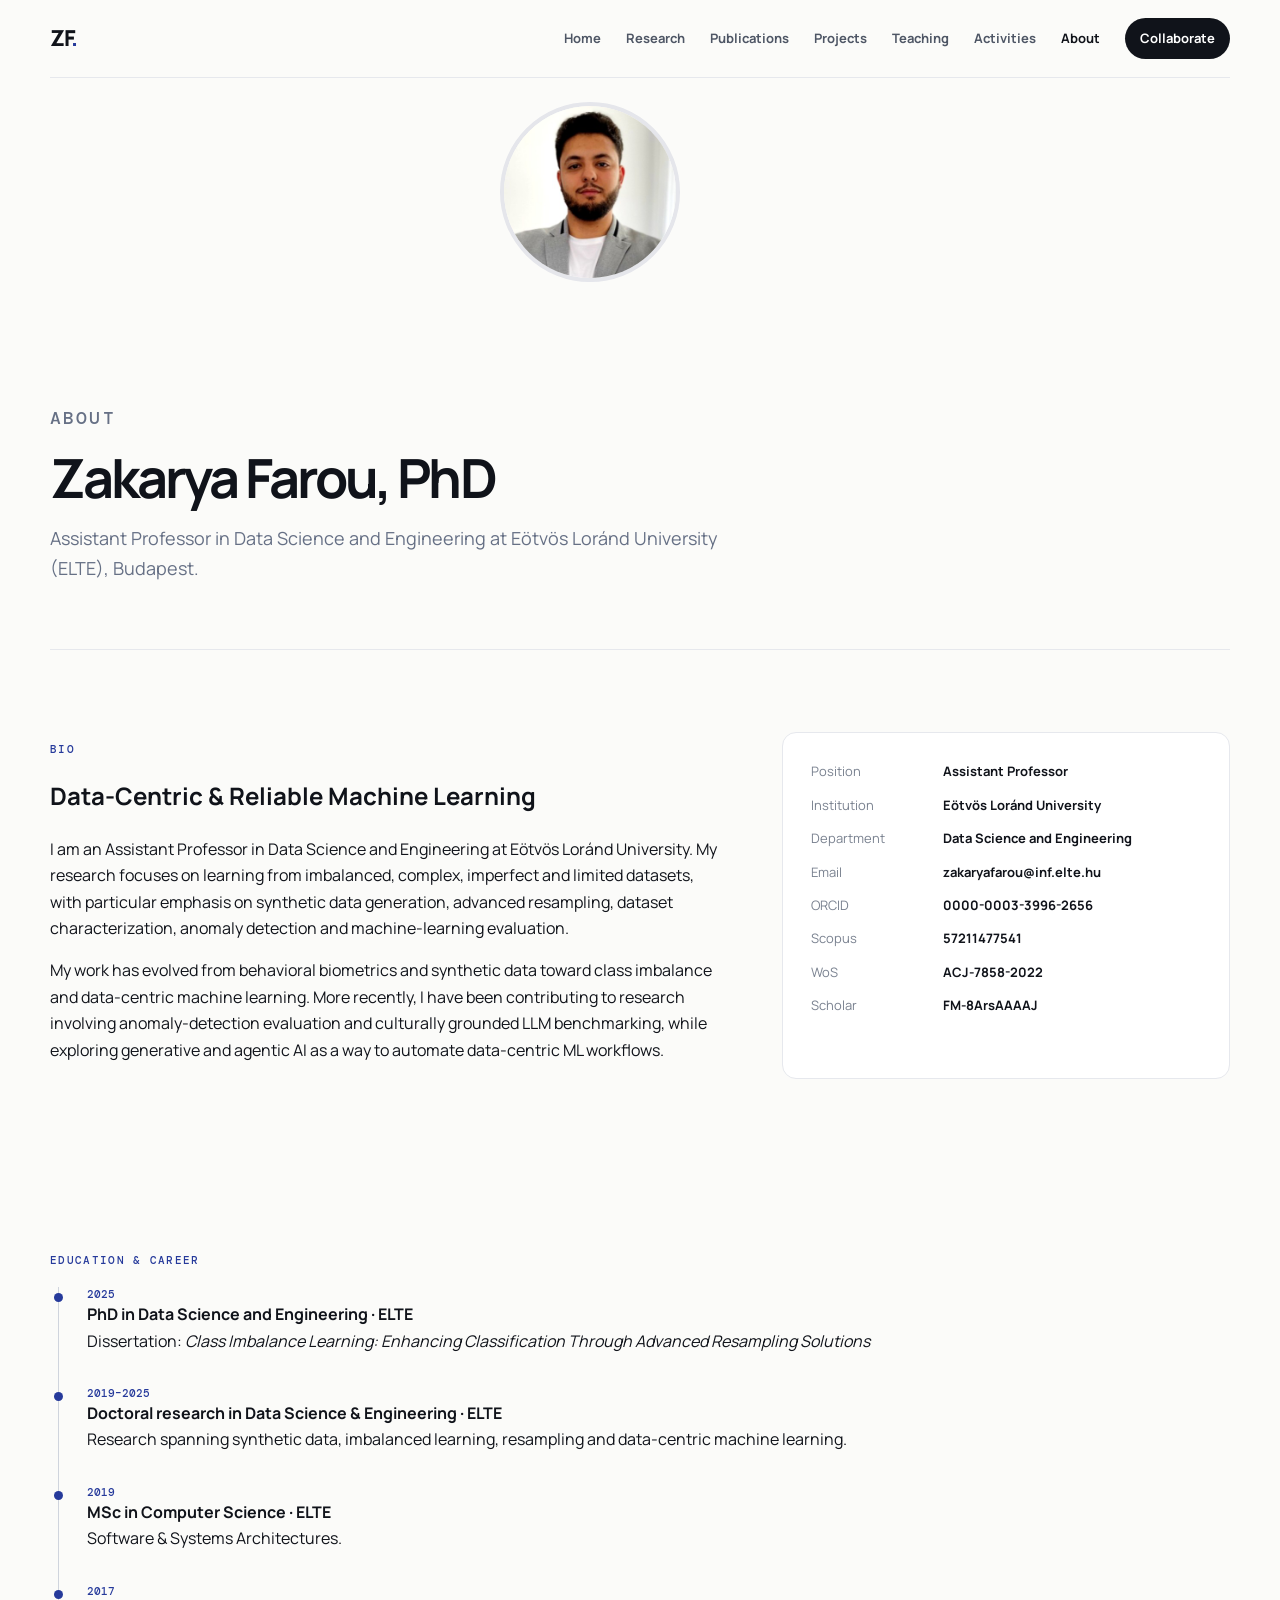
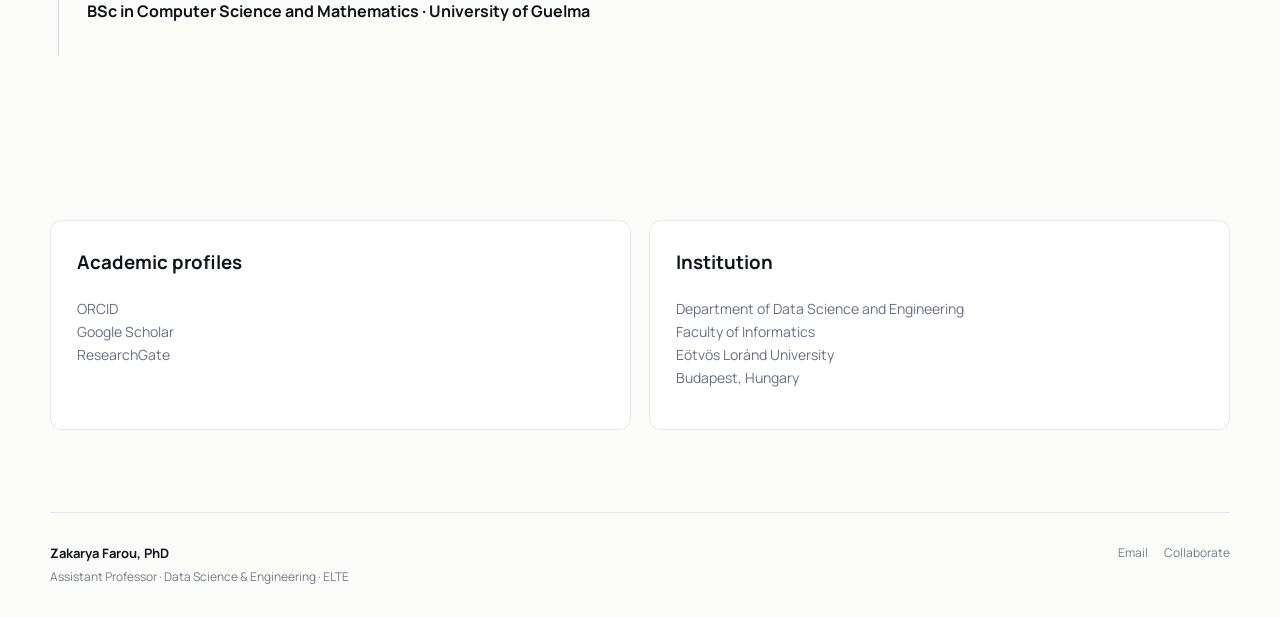
==== commit 44549bed: "fixed the logo" ====
--- a/about.html
+++ b/about.html
@@ -1,3 +1,3 @@
-<!doctype html><html lang="en"><head><meta charset="utf-8"><meta name="viewport" content="width=device-width,initial-scale=1"><title>About — Zakarya Farou</title><meta name="description" content="About Zakarya Farou, Assistant Professor in Data Science and Engineering at Eötvös Loránd University (ELTE), Budapest."><meta property="og:type" content="website"><meta property="og:title" content="About — Zakarya Farou, PhD"><meta property="og:description" content="Assistant Professor at ELTE, Budapest. Research in data-centric AI, imbalanced learning, synthetic data and reliable machine learning."><meta property="og:url" content="https://zakaryafarou.github.io/about.html"><meta property="og:image" content="https://zakaryafarou.github.io/assets/images/zakarya-farou.jpg"><meta property="og:site_name" content="Zakarya Farou"><meta name="twitter:card" content="summary"><link rel="canonical" href="https://zakaryafarou.github.io/about.html"><link rel="stylesheet" href="css/site.css"></head><body><header class="nav wrap"><a class="brand" href="index.html">ZF<span>.</span></a><nav><a href="index.html">Home</a><a href="research.html">Research</a><a href="publications.html">Publications</a><a href="projects.html">Projects</a><a href="teaching.html">Teaching</a><a href="activities.html">Activities</a><a href="about.html">About</a><a class="cta" href="collaborate.html">Collaborate</a></nav><button class="menu-toggle" aria-label="Menu" aria-expanded="false"><span class="bar"></span><span class="bar"></span><span class="bar"></span></button></header><main>
+<!doctype html><html lang="en"><head><meta charset="utf-8"><meta name="viewport" content="width=device-width,initial-scale=1"><title>About — Zakarya Farou</title><meta name="description" content="About Zakarya Farou, Assistant Professor in Data Science and Engineering at Eötvös Loránd University (ELTE), Budapest."><meta property="og:type" content="website"><meta property="og:title" content="About — Zakarya Farou, PhD"><meta property="og:description" content="Assistant Professor at ELTE, Budapest. Research in data-centric AI, imbalanced learning, synthetic data and reliable machine learning."><meta property="og:url" content="https://zakaryafarou.github.io/about.html"><meta property="og:image" content="https://zakaryafarou.github.io/assets/images/zakarya-farou.jpg"><meta property="og:site_name" content="Zakarya Farou"><meta name="twitter:card" content="summary_large_image"><link rel="canonical" href="https://zakaryafarou.github.io/about.html"><link rel="icon" href="data:image/svg+xml,%3Csvg xmlns=%27http://www.w3.org/2000/svg%27 viewBox=%270 0 32 32%27%3E%3Crect width=%2732%27 height=%2732%27 rx=%276%27 fill=%27%23263a9b%27/%3E%3Ctext x=%2716%27 y=%2723%27 font-family=%27system-ui,sans-serif%27 font-size=%2718%27 font-weight=%27600%27 text-anchor=%27middle%27 fill=%27%23fff%27%3EZF%3C/text%3E%3C/svg%3E"><link rel="stylesheet" href="css/site.css"></head><body><a class="skip-link" href="#main-content">Skip to content</a><header class="nav wrap"><a class="brand" href="index.html">ZF<span>.</span></a><nav><a href="index.html">Home</a><a href="research.html">Research</a><a href="publications.html">Publications</a><a href="projects.html">Projects</a><a href="teaching.html">Teaching</a><a href="activities.html">Activities</a><a href="about.html">About</a><a class="cta" href="collaborate.html">Collaborate</a></nav><button class="menu-toggle" aria-label="Menu" aria-expanded="false"><span class="bar"></span><span class="bar"></span><span class="bar"></span></button></header><main id="main-content">
   <div class="profile-photo wrap"><img src="assets/images/zakarya-farou.jpg" alt="Zakarya Farou"></div>
 <section class="page-head wrap"><p class="kicker">ABOUT</p><h1>Zakarya Farou, PhD</h1><p>Assistant Professor in Data Science and Engineering at Eötvös Loránd University (ELTE), Budapest.</p></section><section class="block wrap"><div class="bio-grid"><div><p class="kicker">BIO</p><h2>Data-Centric & Reliable Machine Learning</h2><p>I am an Assistant Professor in Data Science and Engineering at Eötvös Loránd University. My research focuses on learning from imbalanced, complex, imperfect and limited datasets, with particular emphasis on synthetic data generation, advanced resampling, dataset characterization, anomaly detection and machine-learning evaluation.</p><p>My work has evolved from behavioral biometrics and synthetic data toward class imbalance and data-centric machine learning. More recently, I have been contributing to research involving anomaly-detection evaluation and culturally grounded LLM benchmarking, while exploring generative and agentic AI as a way to automate data-centric ML workflows.</p></div><aside class="profile-box"><dl><dt>Position</dt><dd>Assistant Professor</dd><dt>Institution</dt><dd>Eötvös Loránd University</dd><dt>Department</dt><dd>Data Science and Engineering</dd><dt>Email</dt><dd><a href="mailto:zakaryafarou@inf.elte.hu">zakaryafarou@inf.elte.hu</a></dd><dt>ORCID</dt><dd><a href="https://orcid.org/0000-0003-3996-2656">0000-0003-3996-2656</a></dd><dt>Scopus</dt><dd>57211477541</dd><dt>WoS</dt><dd>ACJ-7858-2022</dd><dt>Scholar</dt><dd><a href="https://scholar.google.com/citations?user=FM-8ArsAAAAJ">FM-8ArsAAAAJ</a></dd></dl></aside></div></section><section class="block wrap"><p class="kicker">EDUCATION & CAREER</p><div class="timeline"><div class="event"><div class="year">2025</div><strong>PhD in Data Science and Engineering · ELTE</strong><div>Dissertation: <em>Class Imbalance Learning: Enhancing Classification Through Advanced Resampling Solutions</em></div></div><div class="event"><div class="year">2019–2025</div><strong>Doctoral research in Data Science & Engineering · ELTE</strong><div>Research spanning synthetic data, imbalanced learning, resampling and data-centric machine learning.</div></div><div class="event"><div class="year">2019</div><strong>MSc in Computer Science · ELTE</strong><div>Software & Systems Architectures.</div></div><div class="event"><div class="year">2017</div><strong>BSc in Computer Science and Mathematics · University of Guelma</strong></div></div></section><section class="block wrap"><div class="contact-grid"><div class="contact-card"><h3>Academic profiles</h3><p><a href="https://orcid.org/0000-0003-3996-2656">ORCID</a><br><a href="https://scholar.google.com/citations?user=FM-8ArsAAAAJ">Google Scholar</a><br><a href="https://www.researchgate.net/profile/Zakarya-Farou">ResearchGate</a></p></div><div class="contact-card"><h3>Institution</h3><p>Department of Data Science and Engineering<br>Faculty of Informatics<br>Eötvös Loránd University<br>Budapest, Hungary</p></div></div></section></main><footer class="wrap"><div><strong>Zakarya Farou, PhD</strong><span>Assistant Professor · Data Science & Engineering · ELTE</span></div><div class="footer-links"><a href="mailto:zakaryafarou@inf.elte.hu">Email</a><a href="collaborate.html">Collaborate</a></div></footer><script src="js/site.js"></script></body></html>
--- a/css/site.css
+++ b/css/site.css
@@ -1,7 +1,10 @@
 @import url('https://fonts.googleapis.com/css2?family=DM+Mono:wght@400;500&family=Manrope:wght@400;500;600;700;800&display=swap');
 :root{--ink:#10131a;--muted:#667085;--line:#e6e8ed;--paper:#fbfbf9;--card:#fff;--accent:#263a9b;--accent2:#c46a18;--soft:#eef1ff;--max:1180px}
 *{box-sizing:border-box}html{scroll-behavior:smooth}body{margin:0;background:var(--paper);color:var(--ink);font-family:Manrope,system-ui,sans-serif;line-height:1.65}a{color:inherit;text-decoration:none}a:hover{color:var(--accent)}.wrap{width:min(calc(100% - 40px),var(--max));margin:auto}
-.nav{height:78px;border-bottom:1px solid var(--line);display:flex;align-items:center;justify-content:space-between;position:sticky;top:0;background:rgba(251,251,249,.94);backdrop-filter:blur(12px);z-index:10}.brand{font-weight:800;font-size:22px;letter-spacing:-.06em}.brand span{color:var(--accent)}nav{display:flex;gap:25px;align-items:center;font-size:13px;font-weight:700}nav a{color:#4e5665}nav a.active,nav a:hover{color:var(--ink)}nav .cta{background:var(--ink);color:#fff;padding:10px 15px;border-radius:999px}.hero{padding:88px 0 76px;display:grid;grid-template-columns:1.25fr .75fr;gap:70px;align-items:center}.eyebrow,.kicker{font:500 11px/1.2 'DM Mono',monospace;letter-spacing:.12em;color:var(--accent);text-transform:uppercase}.hero h1{font-size:clamp(44px,6.3vw,78px);line-height:1.01;letter-spacing:-.065em;margin:18px 0 25px;max-width:850px}.hero h1 em{font-style:normal;color:var(--accent)}.lead{font-size:20px;line-height:1.6;color:#555f70;max-width:720px}.actions{display:flex;gap:12px;margin-top:32px;flex-wrap:wrap}.button{display:inline-flex;align-items:center;gap:10px;padding:13px 18px;border-radius:8px;font-weight:800;font-size:13px;border:1px solid var(--line)}.button.primary{background:var(--ink);color:#fff;border-color:var(--ink)}.button.secondary{background:#fff}.hero-visual{min-height:390px;border:1px solid var(--line);border-radius:24px;background:#fff;padding:30px 25px;display:flex;flex-direction:column;align-items:center;justify-content:center}.visual-grid{position:absolute;inset:0;background-image:linear-gradient(#edf0f5 1px,transparent 1px),linear-gradient(90deg,#edf0f5 1px,transparent 1px);background-size:42px 42px}.visual-core{position:absolute;left:50%;top:50%;transform:translate(-50%,-50%);width:150px;height:150px;border:1px solid #b7c0ec;border-radius:50%;box-shadow:0 0 0 22px #f4f5ff,0 0 0 23px #dce2ff}.visual-core:after{content:'DATA';position:absolute;inset:0;display:grid;place-items:center;font:500 13px 'DM Mono';color:var(--accent)}.signal{position:absolute;height:1px;background:#aab3c9;transform-origin:left}.s1{width:160px;left:14%;top:28%;transform:rotate(17deg)}.s2{width:180px;left:52%;top:34%;transform:rotate(136deg)}.s3{width:170px;left:43%;top:63%;transform:rotate(-26deg)}.dot{width:9px;height:9px;background:var(--accent);border-radius:50%;position:absolute}.d1{left:13%;top:27%}.d2{right:15%;top:28%}.d3{left:38%;bottom:14%}.visual-caption{position:absolute;bottom:18px;left:20px;font:500 10px 'DM Mono';letter-spacing:.1em;color:#70798a}.statement{border-top:1px solid var(--line);border-bottom:1px solid var(--line);padding:74px 0}.statement h2{font-size:clamp(30px,4.4vw,54px);line-height:1.16;letter-spacing:-.045em;max-width:1000px;margin:18px 0}.statement h2 span{color:var(--accent)}section.block{padding:82px 0}.section-head{display:flex;justify-content:space-between;align-items:end;gap:25px;margin-bottom:28px}.section-head h2,.page-head h1{font-size:clamp(34px,4.5vw,54px);line-height:1.08;letter-spacing:-.055em;margin:8px 0}.section-head>a{font-size:13px;font-weight:800}.theme-grid{display:grid;grid-template-columns:repeat(3,1fr);gap:1px;background:var(--line);border:1px solid var(--line)}.theme{background:#fff;padding:27px;min-height:210px}.theme small{font:500 11px 'DM Mono';color:#8a92a0}.theme h3{font-size:20px;letter-spacing:-.025em;margin:25px 0 9px}.theme p{font-size:14px;color:var(--muted);margin:0}.theme.future{background:linear-gradient(135deg,#fff,#f1f3ff)}.paper-grid{display:grid;grid-template-columns:repeat(3,1fr);gap:18px}.paper-card{background:#fff;border:1px solid var(--line);padding:26px;border-radius:12px}.paper-meta{font:500 10px 'DM Mono';letter-spacing:.09em;text-transform:uppercase;color:#7d8696}.paper-card h3{font-size:18px;line-height:1.35;letter-spacing:-.02em;margin:15px 0}.paper-card p{font-size:13px;color:var(--muted)}.tags{display:flex;gap:7px;flex-wrap:wrap;margin:16px 0}.tag{font:500 10px 'DM Mono';border:1px solid #dfe3ec;border-radius:999px;padding:5px 8px;color:#596274}.paper-links{display:flex;gap:12px;font-size:12px;font-weight:800}.callout{background:var(--ink);color:#fff;border-radius:18px;padding:40px;display:flex;justify-content:space-between;gap:30px;align-items:center}.callout h2{margin:0;font-size:30px;letter-spacing:-.04em}.callout p{color:#cbd0da;max-width:650px;margin:8px 0 0}.callout .button{background:#fff;color:var(--ink);border-color:#fff}.page-head{padding:76px 0 48px;border-bottom:1px solid var(--line)}.page-head p{max-width:720px;color:var(--muted);font-size:18px}.research-flow{display:grid;grid-template-columns:repeat(6,1fr);gap:0;margin:35px 0}.flow{padding:20px 13px;border:1px solid var(--line);margin-right:-1px;background:#fff;min-height:140px}.flow strong{display:block;font-size:13px}.flow span{font-size:11px;color:var(--muted)}.research-section{padding:48px 0;border-bottom:1px solid var(--line);display:grid;grid-template-columns:.7fr 1.3fr;gap:70px}.research-section h2{font-size:28px;letter-spacing:-.035em;margin:0}.research-section p{color:#5f6877}.project-list{display:grid;gap:16px}.project{background:#fff;border:1px solid var(--line);padding:27px;border-radius:12px}.project .status{font:500 10px 'DM Mono';text-transform:uppercase;color:var(--accent)}.project h2{margin:10px 0;font-size:24px;letter-spacing:-.03em}.project p{color:var(--muted);max-width:800px}.project-meta{display:flex;gap:25px;flex-wrap:wrap;font-size:12px;color:#697282}.filters{display:flex;gap:9px;flex-wrap:wrap;margin:25px 0}.filter{cursor:pointer;border:1px solid var(--line);background:#fff;padding:8px 12px;border-radius:999px;font:500 11px 'DM Mono'}.filter.active{background:var(--ink);color:#fff;border-color:var(--ink)}.pub-list{display:grid;gap:0;border-top:1px solid var(--line)}.pub{display:grid;grid-template-columns:75px 1fr auto;gap:25px;padding:27px 0;border-bottom:1px solid var(--line)}.pub-year{font:500 12px 'DM Mono';color:#7a8290}.pub h2{font-size:19px;line-height:1.35;margin:0 0 8px;letter-spacing:-.025em}.pub .authors,.pub .venue{font-size:13px;color:var(--muted)}.pub-links{display:flex;gap:10px;justify-content:end;font-size:11px;font-weight:800}.bio-grid{display:grid;grid-template-columns:1.2fr .8fr;gap:60px}.profile-box{background:#fff;border:1px solid var(--line);padding:28px;border-radius:14px}.profile-box dl{display:grid;grid-template-columns:120px 1fr;gap:12px;font-size:13px;margin:0}.profile-box dt{color:#7a8290}.profile-box dd{margin:0;font-weight:700}.contact-grid{display:grid;grid-template-columns:repeat(2,1fr);gap:18px}.contact-card{background:#fff;border:1px solid var(--line);padding:26px;border-radius:12px}.contact-card h3{margin-top:0}.contact-card p{color:var(--muted);font-size:14px}.timeline{border-left:1px solid #cfd4dd;margin:20px 0 0 8px}.event{padding:0 0 32px 28px;position:relative}.event:before{content:'';width:9px;height:9px;border-radius:50%;background:var(--accent);position:absolute;left:-5px;top:6px}.event .year{font:500 11px 'DM Mono';color:var(--accent)}footer{border-top:1px solid var(--line);padding:30px 0;margin-top:50px;display:flex;justify-content:space-between;gap:25px;font-size:12px;color:#747c8a}footer strong{display:block;color:var(--ink);font-size:13px}footer span{display:block;margin-top:3px}.footer-links{display:flex;gap:16px;flex-wrap:wrap}.note{font-size:12px;color:#7b8390;margin-top:25px}.hide{display:none!important}
+.nav{height:78px;border-bottom:1px solid var(--line);display:flex;align-items:center;justify-content:space-between;position:sticky;top:0;background:rgba(251,251,249,.94);backdrop-filter:blur(12px);z-index:10}.brand{font-weight:800;font-size:22px;letter-spacing:-.06em}.brand span{color:var(--accent)}nav{display:flex;gap:25px;align-items:center;font-size:13px;font-weight:700}nav a{color:#4e5665}nav a.active,nav a:hover{color:var(--ink)}nav .cta{background:var(--ink);color:#fff;padding:10px 15px;border-radius:999px}.hero{padding:88px 0 76px;display:grid;grid-template-columns:1.25fr .75fr;gap:70px;align-items:center}.eyebrow,.kicker{font:500 11px/1.2 'DM Mono',monospace;letter-spacing:.12em;color:var(--accent);text-transform:uppercase}.hero h1{font-size:clamp(44px,6.3vw,78px);line-height:1.01;letter-spacing:-.065em;margin:18px 0 25px;max-width:850px}.hero h1 em{font-style:normal;color:var(--accent)}.lead{font-size:20px;line-height:1.6;color:#555f70;max-width:720px}.actions{display:flex;gap:12px;margin-top:32px;flex-wrap:wrap}.button{display:inline-flex;align-items:center;gap:10px;padding:13px 18px;border-radius:8px;font-weight:800;font-size:13px;border:1px solid var(--line)}.button.primary{background:var(--ink);color:#fff;border-color:var(--ink)}.button.secondary{background:var(--card)}.hero-visual{min-height:390px;border:1px solid var(--line);border-radius:24px;background:var(--card);padding:30px 25px;display:flex;flex-direction:column;align-items:center;justify-content:center}.statement{border-top:1px solid var(--line);border-bottom:1px solid var(--line);padding:74px 0}.statement h2{font-size:clamp(30px,4.4vw,54px);line-height:1.16;letter-spacing:-.045em;max-width:1000px;margin:18px 0}.statement h2 span{color:var(--accent)}section.block{padding:82px 0}.section-head{display:flex;justify-content:space-between;align-items:end;gap:25px;margin-bottom:28px}.section-head h2,.page-head h1{font-size:clamp(34px,4.5vw,54px);line-height:1.08;letter-spacing:-.055em;margin:8px 0}.section-head>a{font-size:13px;font-weight:800}.theme-grid{display:grid;grid-template-columns:repeat(3,1fr);gap:1px;background:var(--line);border:1px solid var(--line)}.theme{background:var(--card);padding:27px;min-height:210px}.theme small{font:500 11px 'DM Mono';color:#8a92a0}.theme h3{font-size:20px;letter-spacing:-.025em;margin:25px 0 9px}.theme p{font-size:14px;color:var(--muted);margin:0}.theme.future{background:linear-gradient(135deg,#fff,#f1f3ff)}.paper-grid{display:grid;grid-template-columns:repeat(3,1fr);gap:18px}.paper-card{background:var(--card);border:1px solid var(--line);padding:26px;border-radius:12px}.paper-meta{font:500 10px 'DM Mono';letter-spacing:.09em;text-transform:uppercase;color:#7d8696}.paper-card h3{font-size:18px;line-height:1.35;letter-spacing:-.02em;margin:15px 0}.paper-card p{font-size:13px;color:var(--muted)}.tags{display:flex;gap:7px;flex-wrap:wrap;margin:16px 0}.tag{font:500 10px 'DM Mono';border:1px solid #dfe3ec;border-radius:999px;padding:5px 8px;color:#596274}.paper-links{display:flex;gap:12px;font-size:12px;font-weight:800}.callout{background:var(--ink);color:#fff;border-radius:18px;padding:40px;display:flex;justify-content:space-between;gap:30px;align-items:center}.callout h2{margin:0;font-size:30px;letter-spacing:-.04em}.callout p{color:#cbd0da;max-width:650px;margin:8px 0 0}.callout .button{background:var(--card);color:var(--ink);border-color:#fff}.page-head{padding:76px 0 48px;border-bottom:1px solid var(--line)}.page-head p{max-width:720px;color:var(--muted);font-size:18px}.research-flow{display:grid;grid-template-columns:repeat(6,1fr);gap:0;margin:35px 0}.flow{padding:20px 13px;border:1px solid var(--line);margin-right:-1px;background:var(--card);min-height:140px}.flow strong{display:block;font-size:13px}.flow span{font-size:11px;color:var(--muted)}.research-section{padding:48px 0;border-bottom:1px solid var(--line);display:grid;grid-template-columns:.7fr 1.3fr;gap:70px}.research-section h2{font-size:28px;letter-spacing:-.035em;margin:0}.research-section p{color:#5f6877}.project-list{display:grid;gap:16px}.project{background:var(--card);border:1px solid var(--line);padding:27px;border-radius:12px}.project .status{font:500 10px 'DM Mono';text-transform:uppercase;color:var(--accent)}.project h2{margin:10px 0;font-size:24px;letter-spacing:-.03em}.project p{color:var(--muted);max-width:800px}.project-meta{display:flex;gap:25px;flex-wrap:wrap;font-size:12px;color:#697282}.filters{display:flex;gap:9px;flex-wrap:wrap;margin:25px 0}.filter{cursor:pointer;border:1px solid var(--line);background:var(--card);padding:8px 12px;border-radius:999px;font:500 11px 'DM Mono'}.filter.active{background:var(--ink);color:#fff;border-color:var(--ink)}.pub-list{display:grid;gap:0;border-top:1px solid var(--line)}.pub{display:grid;grid-template-columns:75px 1fr auto;gap:25px;padding:27px 0;border-bottom:1px solid var(--line)}.pub-year{font:500 12px 'DM Mono';color:#7a8290}.pub h2{font-size:19px;line-height:1.35;margin:0 0 8px;letter-spacing:-.025em}.pub .authors,.pub .venue{font-size:13px;color:var(--muted)}.pub-links{display:flex;gap:10px;justify-content:end;font-size:11px;font-weight:800}.bio-grid{display:grid;grid-template-columns:1.2fr .8fr;gap:60px}.profile-box{background:var(--card);border:1px solid var(--line);padding:28px;border-radius:14px}.profile-box dl{display:grid;grid-template-columns:120px 1fr;gap:12px;font-size:13px;margin:0}.profile-box dt{color:#7a8290}.profile-box dd{margin:0;font-weight:700}.contact-grid{display:grid;grid-template-columns:repeat(2,1fr);gap:18px}.contact-card{background:var(--card);border:1px solid var(--line);padding:26px;border-radius:12px}.contact-card h3{margin-top:0}.contact-card p{color:var(--muted);font-size:14px}.timeline{border-left:1px solid #cfd4dd;margin:20px 0 0 8px}.event{padding:0 0 32px 28px;position:relative}.event:before{content:'';width:9px;height:9px;border-radius:50%;background:var(--accent);position:absolute;left:-5px;top:6px}.event .year{font:500 11px 'DM Mono';color:var(--accent)}footer{border-top:1px solid var(--line);padding:30px 0;margin-top:50px;display:flex;justify-content:space-between;gap:25px;font-size:12px;color:#747c8a}footer strong{display:block;color:var(--ink);font-size:13px}footer span{display:block;margin-top:3px}.footer-links{display:flex;gap:16px;flex-wrap:wrap}.note{font-size:12px;color:#7b8390;margin-top:25px}.hide{display:none!important}
+/* Skip to content */
+.skip-link{position:absolute;top:-50px;left:16px;background:var(--accent);color:#fff;padding:9px 18px;border-radius:0 0 8px 8px;font-weight:700;font-size:13px;z-index:200;transition:top .18s ease;white-space:nowrap;text-decoration:none}
+.skip-link:focus{top:0;outline:none}
 /* Hamburger menu */
 .menu-toggle{display:none;background:none;border:none;cursor:pointer;padding:6px;color:var(--ink);flex-direction:column;gap:5px;align-items:center;justify-content:center;margin-left:8px}
 .menu-toggle .bar{display:block;width:22px;height:2px;background:currentColor;border-radius:1px;transition:transform .22s ease,opacity .22s ease}
@@ -11,7 +14,7 @@
 @media(max-width:900px){nav{gap:12px}.nav{padding:0 20px}.hero{grid-template-columns:1fr;gap:35px}.hero-visual{min-height:300px}.theme-grid,.paper-grid{grid-template-columns:1fr 1fr}.research-flow{grid-template-columns:repeat(3,1fr)}.research-section,.bio-grid{grid-template-columns:1fr;gap:25px}.pub{grid-template-columns:55px 1fr}.pub-links{grid-column:2;justify-content:start}.contact-grid{grid-template-columns:1fr}}
 @media(max-width:650px){
 .menu-toggle{display:flex}
-nav{display:none;flex-direction:column;gap:2px;position:absolute;top:78px;left:0;right:0;background:rgba(251,251,249,.98);border-bottom:1px solid var(--line);padding:10px 20px 16px;z-index:20;backdrop-filter:blur(12px)}
+nav{display:none;flex-direction:column;gap:2px;position:fixed;top:78px;left:0;right:0;background:rgba(251,251,249,.98);border-bottom:1px solid var(--line);padding:10px 20px 16px;z-index:20;backdrop-filter:blur(12px)}
 nav.open{display:flex}
 nav .cta{margin-top:6px;align-self:flex-start}
 .wrap{width:min(calc(100% - 28px),var(--max))}.hero{padding:58px 0}.hero h1{font-size:44px}.theme-grid,.paper-grid{grid-template-columns:1fr}.statement{padding:55px 0}.section-head{display:block}.research-flow{grid-template-columns:1fr 1fr}.flow{min-height:110px}.callout{display:block;padding:28px}.callout .button{margin-top:20px}footer{display:block}.footer-links{margin-top:15px}}
@@ -31,21 +34,43 @@
 }
 .hero-photo{display:block;width:130px;height:130px;object-fit:cover;border-radius:50%;border:3px solid rgba(38,58,155,.12);box-shadow:0 6px 20px rgba(16,19,26,.1);margin:0 auto 22px}
 .hero-stats{display:grid;grid-template-columns:1fr 1fr;gap:1px;background:var(--line);border:1px solid var(--line);border-radius:10px;overflow:hidden;width:100%;margin-bottom:16px}
-.hero-stat{background:#fff;padding:16px;text-align:center}
+.hero-stat{background:var(--card);padding:16px;text-align:center}
 .hero-stat strong{display:block;font-size:24px;font-weight:800;letter-spacing:-.04em;color:var(--ink)}
 .hero-stat span{font:500 9px/1.4 'DM Mono';text-transform:uppercase;letter-spacing:.08em;color:var(--muted);display:block;margin-top:3px}
 .hero-id-label{font:500 10px 'DM Mono';letter-spacing:.1em;color:var(--muted);text-align:center}
 
 /* Research evolution timeline */
-.evolution-block{padding-top:5.5rem}.evolution-intro{max-width:430px;color:var(--muted);line-height:1.7}.evolution-timeline{position:relative;margin-top:3rem;padding-left:150px}.evolution-timeline:before{content:"";position:absolute;left:118px;top:8px;bottom:8px;width:1px;background:var(--line)}.evolution-item{position:relative;display:grid;grid-template-columns:1fr;gap:.7rem;padding:0 0 2.7rem}.evolution-year{position:absolute;left:-150px;top:0;width:105px;text-align:right;font-size:.72rem;letter-spacing:.12em;font-weight:700;color:var(--muted)}.evolution-dot{position:absolute;left:-36px;top:3px;width:10px;height:10px;border:2px solid var(--ink);background:var(--paper);border-radius:50%;box-sizing:border-box}.evolution-card{border:1px solid var(--line);background:rgba(255,255,255,.025);padding:1.35rem 1.5rem}.evolution-card span{font-size:.68rem;letter-spacing:.14em;font-weight:700;color:var(--accent)}.evolution-card h3{margin:.45rem 0 .6rem;font-size:1.15rem;line-height:1.3}.evolution-card p{margin:0;max-width:760px;color:var(--muted);line-height:1.7}.evolution-item.current .evolution-card{border-color:var(--accent);box-shadow:inset 3px 0 0 var(--accent)}.evolution-item.current .evolution-dot{background:var(--accent);border-color:var(--accent)}.evolution-item.emerging .evolution-card{border-style:dashed}.evolution-item.emerging .evolution-dot{border-color:var(--accent)}
+.evolution-block{padding-top:5.5rem}.evolution-intro{max-width:430px;color:var(--muted);line-height:1.7}.evolution-timeline{position:relative;margin-top:3rem;padding-left:150px}.evolution-timeline:before{content:"";position:absolute;left:118px;top:8px;bottom:8px;width:1px;background:var(--line)}.evolution-item{position:relative;display:grid;grid-template-columns:1fr;gap:.7rem;padding:0 0 2.7rem}.evolution-year{position:absolute;left:-150px;top:0;width:105px;text-align:right;font-size:.72rem;letter-spacing:.12em;font-weight:700;color:var(--muted)}.evolution-dot{position:absolute;left:-36px;top:3px;width:10px;height:10px;border:2px solid var(--ink);background:var(--paper);border-radius:50%;box-sizing:border-box}.evolution-card{border:1px solid var(--line);background:var(--card);padding:1.35rem 1.5rem}.evolution-card span{font-size:.68rem;letter-spacing:.14em;font-weight:700;color:var(--accent)}.evolution-card h3{margin:.45rem 0 .6rem;font-size:1.15rem;line-height:1.3}.evolution-card p{margin:0;max-width:760px;color:var(--muted);line-height:1.7}.evolution-item.current .evolution-card{border-color:var(--accent);box-shadow:inset 3px 0 0 var(--accent)}.evolution-item.current .evolution-dot{background:var(--accent);border-color:var(--accent)}.evolution-item.emerging .evolution-card{border-style:dashed}.evolution-item.emerging .evolution-dot{border-color:var(--accent)}
 @media(max-width:760px){.evolution-timeline{padding-left:34px}.evolution-timeline:before{left:8px}.evolution-year{position:static;width:auto;text-align:left;margin-left:0;margin-bottom:.15rem}.evolution-dot{left:3px;top:42px}.evolution-item{padding-bottom:2rem}.evolution-intro{margin-top:1rem}}
 
 /* Supervision record */
-.section-lead{max-width:780px;color:var(--muted);font-size:15px;margin:12px 0 0}.supervision-stats{display:grid;grid-template-columns:repeat(auto-fit,minmax(150px,1fr));gap:1px;background:var(--line);border:1px solid var(--line);margin:30px 0}.supervision-stat{background:#fff;padding:22px}.supervision-stat strong{display:block;font-size:25px;letter-spacing:-.04em}.supervision-stat span{font:500 10px 'DM Mono';text-transform:uppercase;letter-spacing:.08em;color:var(--muted)}.supervision-themes{display:flex;flex-wrap:wrap;gap:7px;margin:24px 0}.supervision-list{display:grid;grid-template-columns:repeat(2,1fr);gap:12px;margin-top:28px}.supervision-item{background:#fff;border:1px solid var(--line);padding:20px;border-radius:10px}.supervision-meta{font:500 10px 'DM Mono';text-transform:uppercase;letter-spacing:.08em;color:var(--accent)}.supervision-item h3{font-size:16px;line-height:1.4;letter-spacing:-.015em;margin:10px 0 0}.supervision-item h3::first-letter{}
+.section-lead{max-width:780px;color:var(--muted);font-size:15px;margin:12px 0 0}.supervision-stats{display:grid;grid-template-columns:repeat(auto-fit,minmax(150px,1fr));gap:1px;background:var(--line);border:1px solid var(--line);margin:30px 0}.supervision-stat{background:var(--card);padding:22px}.supervision-stat strong{display:block;font-size:25px;letter-spacing:-.04em}.supervision-stat span{font:500 10px 'DM Mono';text-transform:uppercase;letter-spacing:.08em;color:var(--muted)}.supervision-themes{display:flex;flex-wrap:wrap;gap:7px;margin:24px 0}.supervision-list{display:grid;grid-template-columns:repeat(2,1fr);gap:12px;margin-top:28px}.supervision-item{background:var(--card);border:1px solid var(--line);padding:20px;border-radius:10px}.supervision-meta{font:500 10px 'DM Mono';text-transform:uppercase;letter-spacing:.08em;color:var(--accent)}.supervision-item h3{font-size:16px;line-height:1.4;letter-spacing:-.015em;margin:10px 0 0}
 @media(max-width:760px){.supervision-list{grid-template-columns:1fr}}
 
 /* Publication overview */
-.pub-overview{display:grid;grid-template-columns:1.1fr .9fr;gap:45px;align-items:end;margin-bottom:42px}.pub-overview h2{font-size:clamp(28px,3.8vw,44px);line-height:1.1;letter-spacing:-.05em;margin:8px 0 12px}.pub-overview p{max-width:700px;color:var(--muted);font-size:15px}.pub-overview-stats{display:grid;grid-template-columns:repeat(3,1fr);gap:1px;background:var(--line);border:1px solid var(--line)}.pub-overview-stats div{background:#fff;padding:18px}.pub-overview-stats strong{display:block;font-size:20px;letter-spacing:-.035em}.pub-overview-stats span{display:block;margin-top:5px;font:500 9px/1.4 'DM Mono';text-transform:uppercase;letter-spacing:.06em;color:var(--muted)}
+.pub-overview{display:grid;grid-template-columns:1.1fr .9fr;gap:45px;align-items:end;margin-bottom:42px}.pub-overview h2{font-size:clamp(28px,3.8vw,44px);line-height:1.1;letter-spacing:-.05em;margin:8px 0 12px}.pub-overview p{max-width:700px;color:var(--muted);font-size:15px}.pub-overview-stats{display:grid;grid-template-columns:repeat(3,1fr);gap:1px;background:var(--line);border:1px solid var(--line)}.pub-overview-stats div{background:var(--card);padding:18px}.pub-overview-stats strong{display:block;font-size:20px;letter-spacing:-.035em}.pub-overview-stats span{display:block;margin-top:5px;font:500 9px/1.4 'DM Mono';text-transform:uppercase;letter-spacing:.06em;color:var(--muted)}
 .pub.selected{background:linear-gradient(90deg,rgba(238,241,255,.45),transparent);padding-left:12px;padding-right:12px;margin:0 -12px}.pub-type{font:500 9px 'DM Mono';letter-spacing:.08em;text-transform:uppercase;color:var(--accent);margin-bottom:7px}.pub .tags{margin:10px 0 0}.pub .tag{font-size:9px;padding:4px 7px}
 @media(max-width:900px){.pub-overview{grid-template-columns:1fr;gap:20px}}
 @media(max-width:650px){.pub-overview-stats{grid-template-columns:1fr}.pub.selected{margin:0;padding-left:10px;padding-right:10px}}
+
+/* Dark mode */
+@media(prefers-color-scheme:dark){
+:root:not([data-theme="light"]){--ink:#eef0f5;--muted:#8a94a8;--line:#252830;--paper:#111318;--card:#1c1f28;--accent:#7b8fe8;--soft:#1e2244;color-scheme:dark}
+:root:not([data-theme="light"]) .nav{background:rgba(17,19,24,.95)}
+:root:not([data-theme="light"]) nav a{color:var(--muted)}
+:root:not([data-theme="light"]) nav{background:rgba(17,19,24,.98)}
+:root:not([data-theme="light"]) .button.primary,:root:not([data-theme="light"]) .nav .cta{background:var(--accent);border-color:var(--accent)}
+:root:not([data-theme="light"]) .callout{background:#1b2470}
+:root:not([data-theme="light"]) .callout .button{background:#fff;color:#10131a;border-color:#fff}
+:root:not([data-theme="light"]) .theme.future{background:linear-gradient(135deg,var(--card),var(--soft))}
+:root:not([data-theme="light"]) .pub.selected{background:linear-gradient(90deg,rgba(123,143,232,.15),transparent)}
+}
+:root[data-theme="dark"]{--ink:#eef0f5;--muted:#8a94a8;--line:#252830;--paper:#111318;--card:#1c1f28;--accent:#7b8fe8;--soft:#1e2244;color-scheme:dark}
+:root[data-theme="dark"] .nav{background:rgba(17,19,24,.95)}
+:root[data-theme="dark"] nav a{color:var(--muted)}
+:root[data-theme="dark"] nav{background:rgba(17,19,24,.98)}
+:root[data-theme="dark"] .button.primary,:root[data-theme="dark"] .nav .cta{background:var(--accent);border-color:var(--accent)}
+:root[data-theme="dark"] .callout{background:#1b2470}
+:root[data-theme="dark"] .callout .button{background:#fff;color:#10131a;border-color:#fff}
+:root[data-theme="dark"] .theme.future{background:linear-gradient(135deg,var(--card),var(--soft))}
+:root[data-theme="dark"] .pub.selected{background:linear-gradient(90deg,rgba(123,143,232,.15),transparent)}
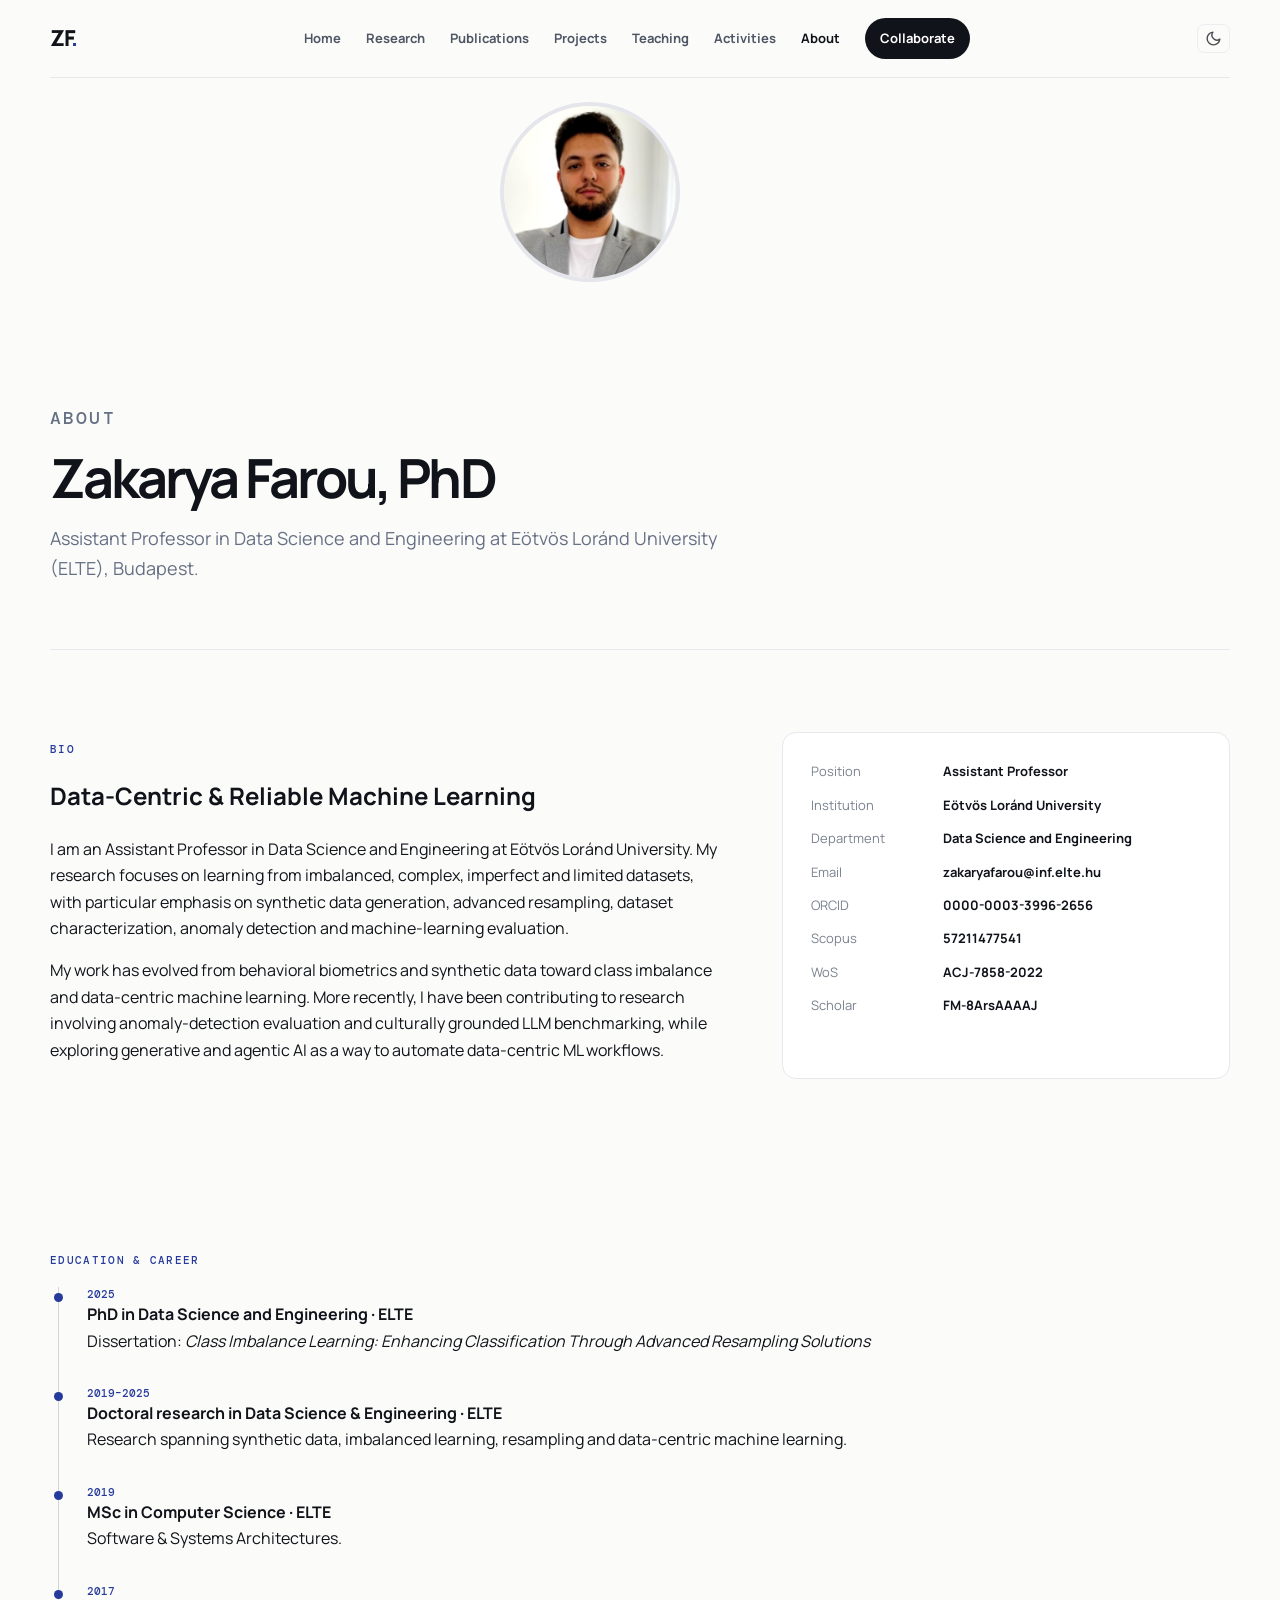
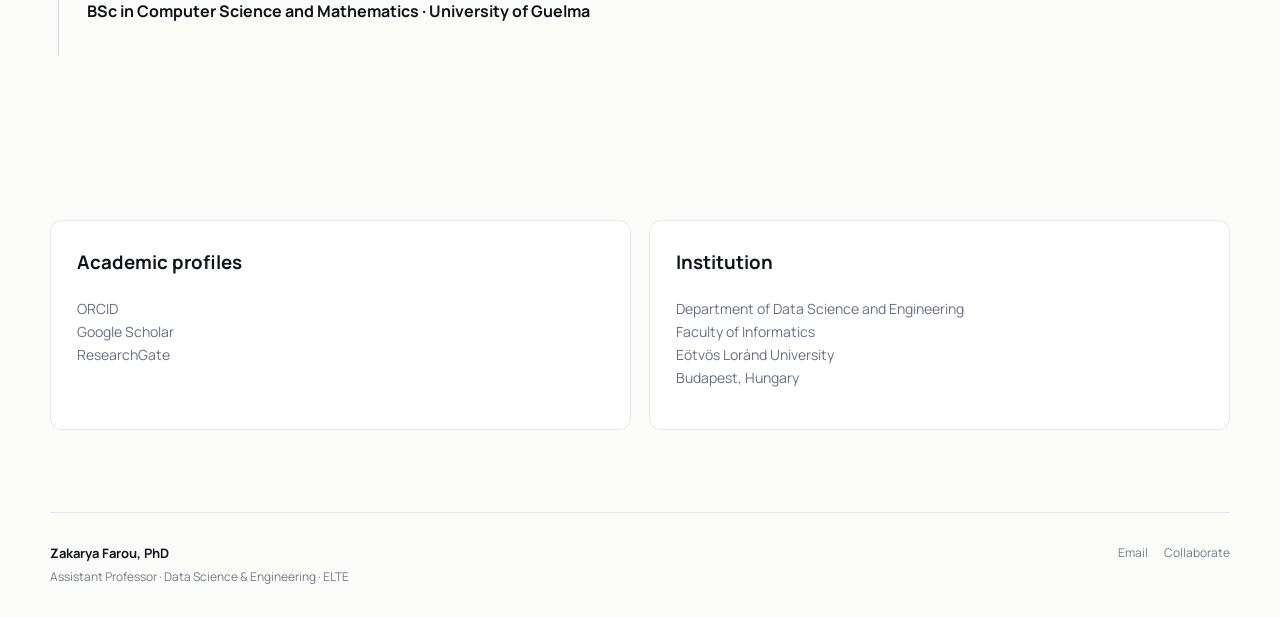
==== commit 4a9c5372: "added toggle button for light/dark mode" ====
--- a/about.html
+++ b/about.html
@@ -1,3 +1,3 @@
-<!doctype html><html lang="en"><head><meta charset="utf-8"><meta name="viewport" content="width=device-width,initial-scale=1"><title>About — Zakarya Farou</title><meta name="description" content="About Zakarya Farou, Assistant Professor in Data Science and Engineering at Eötvös Loránd University (ELTE), Budapest."><meta property="og:type" content="website"><meta property="og:title" content="About — Zakarya Farou, PhD"><meta property="og:description" content="Assistant Professor at ELTE, Budapest. Research in data-centric AI, imbalanced learning, synthetic data and reliable machine learning."><meta property="og:url" content="https://zakaryafarou.github.io/about.html"><meta property="og:image" content="https://zakaryafarou.github.io/assets/images/zakarya-farou.jpg"><meta property="og:site_name" content="Zakarya Farou"><meta name="twitter:card" content="summary_large_image"><link rel="canonical" href="https://zakaryafarou.github.io/about.html"><link rel="icon" href="data:image/svg+xml,%3Csvg xmlns=%27http://www.w3.org/2000/svg%27 viewBox=%270 0 32 32%27%3E%3Crect width=%2732%27 height=%2732%27 rx=%276%27 fill=%27%23263a9b%27/%3E%3Ctext x=%2716%27 y=%2723%27 font-family=%27system-ui,sans-serif%27 font-size=%2718%27 font-weight=%27600%27 text-anchor=%27middle%27 fill=%27%23fff%27%3EZF%3C/text%3E%3C/svg%3E"><link rel="stylesheet" href="css/site.css"></head><body><a class="skip-link" href="#main-content">Skip to content</a><header class="nav wrap"><a class="brand" href="index.html">ZF<span>.</span></a><nav><a href="index.html">Home</a><a href="research.html">Research</a><a href="publications.html">Publications</a><a href="projects.html">Projects</a><a href="teaching.html">Teaching</a><a href="activities.html">Activities</a><a href="about.html">About</a><a class="cta" href="collaborate.html">Collaborate</a></nav><button class="menu-toggle" aria-label="Menu" aria-expanded="false"><span class="bar"></span><span class="bar"></span><span class="bar"></span></button></header><main id="main-content">
+<!doctype html><html lang="en"><head><meta charset="utf-8"><meta name="viewport" content="width=device-width,initial-scale=1"><title>About — Zakarya Farou</title><meta name="description" content="About Zakarya Farou, Assistant Professor in Data Science and Engineering at Eötvös Loránd University (ELTE), Budapest."><meta property="og:type" content="website"><meta property="og:title" content="About — Zakarya Farou, PhD"><meta property="og:description" content="Assistant Professor at ELTE, Budapest. Research in data-centric AI, imbalanced learning, synthetic data and reliable machine learning."><meta property="og:url" content="https://zakaryafarou.github.io/about.html"><meta property="og:image" content="https://zakaryafarou.github.io/assets/images/zakarya-farou.jpg"><meta property="og:site_name" content="Zakarya Farou"><meta name="twitter:card" content="summary_large_image"><link rel="canonical" href="https://zakaryafarou.github.io/about.html"><link rel="icon" href="data:image/svg+xml,%3Csvg xmlns=%27http://www.w3.org/2000/svg%27 viewBox=%270 0 32 32%27%3E%3Crect width=%2732%27 height=%2732%27 rx=%276%27 fill=%27%23263a9b%27/%3E%3Ctext x=%2716%27 y=%2723%27 font-family=%27system-ui,sans-serif%27 font-size=%2718%27 font-weight=%27600%27 text-anchor=%27middle%27 fill=%27%23fff%27%3EZF%3C/text%3E%3C/svg%3E"><link rel="stylesheet" href="css/site.css"></head><body><a class="skip-link" href="#main-content">Skip to content</a><header class="nav wrap"><a class="brand" href="index.html">ZF<span>.</span></a><nav><a href="index.html">Home</a><a href="research.html">Research</a><a href="publications.html">Publications</a><a href="projects.html">Projects</a><a href="teaching.html">Teaching</a><a href="activities.html">Activities</a><a href="about.html">About</a><a class="cta" href="collaborate.html">Collaborate</a></nav><button class="theme-toggle" aria-label="Toggle theme"><svg class="icon-sun" width="17" height="17" viewBox="0 0 24 24" fill="none" stroke="currentColor" stroke-width="2" stroke-linecap="round" stroke-linejoin="round" aria-hidden="true"><circle cx="12" cy="12" r="5"/><line x1="12" y1="1" x2="12" y2="3"/><line x1="12" y1="21" x2="12" y2="23"/><line x1="4.22" y1="4.22" x2="5.64" y2="5.64"/><line x1="18.36" y1="18.36" x2="19.78" y2="19.78"/><line x1="1" y1="12" x2="3" y2="12"/><line x1="21" y1="12" x2="23" y2="12"/><line x1="4.22" y1="19.78" x2="5.64" y2="18.36"/><line x1="18.36" y1="5.64" x2="19.78" y2="4.22"/></svg><svg class="icon-moon" width="17" height="17" viewBox="0 0 24 24" fill="none" stroke="currentColor" stroke-width="2" stroke-linecap="round" stroke-linejoin="round" aria-hidden="true"><path d="M21 12.79A9 9 0 1 1 11.21 3 7 7 0 0 0 21 12.79z"/></svg></button><button class="menu-toggle" aria-label="Menu" aria-expanded="false"><span class="bar"></span><span class="bar"></span><span class="bar"></span></button></header><main id="main-content">
   <div class="profile-photo wrap"><img src="assets/images/zakarya-farou.jpg" alt="Zakarya Farou"></div>
 <section class="page-head wrap"><p class="kicker">ABOUT</p><h1>Zakarya Farou, PhD</h1><p>Assistant Professor in Data Science and Engineering at Eötvös Loránd University (ELTE), Budapest.</p></section><section class="block wrap"><div class="bio-grid"><div><p class="kicker">BIO</p><h2>Data-Centric & Reliable Machine Learning</h2><p>I am an Assistant Professor in Data Science and Engineering at Eötvös Loránd University. My research focuses on learning from imbalanced, complex, imperfect and limited datasets, with particular emphasis on synthetic data generation, advanced resampling, dataset characterization, anomaly detection and machine-learning evaluation.</p><p>My work has evolved from behavioral biometrics and synthetic data toward class imbalance and data-centric machine learning. More recently, I have been contributing to research involving anomaly-detection evaluation and culturally grounded LLM benchmarking, while exploring generative and agentic AI as a way to automate data-centric ML workflows.</p></div><aside class="profile-box"><dl><dt>Position</dt><dd>Assistant Professor</dd><dt>Institution</dt><dd>Eötvös Loránd University</dd><dt>Department</dt><dd>Data Science and Engineering</dd><dt>Email</dt><dd><a href="mailto:zakaryafarou@inf.elte.hu">zakaryafarou@inf.elte.hu</a></dd><dt>ORCID</dt><dd><a href="https://orcid.org/0000-0003-3996-2656">0000-0003-3996-2656</a></dd><dt>Scopus</dt><dd>57211477541</dd><dt>WoS</dt><dd>ACJ-7858-2022</dd><dt>Scholar</dt><dd><a href="https://scholar.google.com/citations?user=FM-8ArsAAAAJ">FM-8ArsAAAAJ</a></dd></dl></aside></div></section><section class="block wrap"><p class="kicker">EDUCATION & CAREER</p><div class="timeline"><div class="event"><div class="year">2025</div><strong>PhD in Data Science and Engineering · ELTE</strong><div>Dissertation: <em>Class Imbalance Learning: Enhancing Classification Through Advanced Resampling Solutions</em></div></div><div class="event"><div class="year">2019–2025</div><strong>Doctoral research in Data Science & Engineering · ELTE</strong><div>Research spanning synthetic data, imbalanced learning, resampling and data-centric machine learning.</div></div><div class="event"><div class="year">2019</div><strong>MSc in Computer Science · ELTE</strong><div>Software & Systems Architectures.</div></div><div class="event"><div class="year">2017</div><strong>BSc in Computer Science and Mathematics · University of Guelma</strong></div></div></section><section class="block wrap"><div class="contact-grid"><div class="contact-card"><h3>Academic profiles</h3><p><a href="https://orcid.org/0000-0003-3996-2656">ORCID</a><br><a href="https://scholar.google.com/citations?user=FM-8ArsAAAAJ">Google Scholar</a><br><a href="https://www.researchgate.net/profile/Zakarya-Farou">ResearchGate</a></p></div><div class="contact-card"><h3>Institution</h3><p>Department of Data Science and Engineering<br>Faculty of Informatics<br>Eötvös Loránd University<br>Budapest, Hungary</p></div></div></section></main><footer class="wrap"><div><strong>Zakarya Farou, PhD</strong><span>Assistant Professor · Data Science & Engineering · ELTE</span></div><div class="footer-links"><a href="mailto:zakaryafarou@inf.elte.hu">Email</a><a href="collaborate.html">Collaborate</a></div></footer><script src="js/site.js"></script></body></html>
--- a/css/site.css
+++ b/css/site.css
@@ -2,6 +2,13 @@
 :root{--ink:#10131a;--muted:#667085;--line:#e6e8ed;--paper:#fbfbf9;--card:#fff;--accent:#263a9b;--accent2:#c46a18;--soft:#eef1ff;--max:1180px}
 *{box-sizing:border-box}html{scroll-behavior:smooth}body{margin:0;background:var(--paper);color:var(--ink);font-family:Manrope,system-ui,sans-serif;line-height:1.65}a{color:inherit;text-decoration:none}a:hover{color:var(--accent)}.wrap{width:min(calc(100% - 40px),var(--max));margin:auto}
 .nav{height:78px;border-bottom:1px solid var(--line);display:flex;align-items:center;justify-content:space-between;position:sticky;top:0;background:rgba(251,251,249,.94);backdrop-filter:blur(12px);z-index:10}.brand{font-weight:800;font-size:22px;letter-spacing:-.06em}.brand span{color:var(--accent)}nav{display:flex;gap:25px;align-items:center;font-size:13px;font-weight:700}nav a{color:#4e5665}nav a.active,nav a:hover{color:var(--ink)}nav .cta{background:var(--ink);color:#fff;padding:10px 15px;border-radius:999px}.hero{padding:88px 0 76px;display:grid;grid-template-columns:1.25fr .75fr;gap:70px;align-items:center}.eyebrow,.kicker{font:500 11px/1.2 'DM Mono',monospace;letter-spacing:.12em;color:var(--accent);text-transform:uppercase}.hero h1{font-size:clamp(44px,6.3vw,78px);line-height:1.01;letter-spacing:-.065em;margin:18px 0 25px;max-width:850px}.hero h1 em{font-style:normal;color:var(--accent)}.lead{font-size:20px;line-height:1.6;color:#555f70;max-width:720px}.actions{display:flex;gap:12px;margin-top:32px;flex-wrap:wrap}.button{display:inline-flex;align-items:center;gap:10px;padding:13px 18px;border-radius:8px;font-weight:800;font-size:13px;border:1px solid var(--line)}.button.primary{background:var(--ink);color:#fff;border-color:var(--ink)}.button.secondary{background:var(--card)}.hero-visual{min-height:390px;border:1px solid var(--line);border-radius:24px;background:var(--card);padding:30px 25px;display:flex;flex-direction:column;align-items:center;justify-content:center}.statement{border-top:1px solid var(--line);border-bottom:1px solid var(--line);padding:74px 0}.statement h2{font-size:clamp(30px,4.4vw,54px);line-height:1.16;letter-spacing:-.045em;max-width:1000px;margin:18px 0}.statement h2 span{color:var(--accent)}section.block{padding:82px 0}.section-head{display:flex;justify-content:space-between;align-items:end;gap:25px;margin-bottom:28px}.section-head h2,.page-head h1{font-size:clamp(34px,4.5vw,54px);line-height:1.08;letter-spacing:-.055em;margin:8px 0}.section-head>a{font-size:13px;font-weight:800}.theme-grid{display:grid;grid-template-columns:repeat(3,1fr);gap:1px;background:var(--line);border:1px solid var(--line)}.theme{background:var(--card);padding:27px;min-height:210px}.theme small{font:500 11px 'DM Mono';color:#8a92a0}.theme h3{font-size:20px;letter-spacing:-.025em;margin:25px 0 9px}.theme p{font-size:14px;color:var(--muted);margin:0}.theme.future{background:linear-gradient(135deg,#fff,#f1f3ff)}.paper-grid{display:grid;grid-template-columns:repeat(3,1fr);gap:18px}.paper-card{background:var(--card);border:1px solid var(--line);padding:26px;border-radius:12px}.paper-meta{font:500 10px 'DM Mono';letter-spacing:.09em;text-transform:uppercase;color:#7d8696}.paper-card h3{font-size:18px;line-height:1.35;letter-spacing:-.02em;margin:15px 0}.paper-card p{font-size:13px;color:var(--muted)}.tags{display:flex;gap:7px;flex-wrap:wrap;margin:16px 0}.tag{font:500 10px 'DM Mono';border:1px solid #dfe3ec;border-radius:999px;padding:5px 8px;color:#596274}.paper-links{display:flex;gap:12px;font-size:12px;font-weight:800}.callout{background:var(--ink);color:#fff;border-radius:18px;padding:40px;display:flex;justify-content:space-between;gap:30px;align-items:center}.callout h2{margin:0;font-size:30px;letter-spacing:-.04em}.callout p{color:#cbd0da;max-width:650px;margin:8px 0 0}.callout .button{background:var(--card);color:var(--ink);border-color:#fff}.page-head{padding:76px 0 48px;border-bottom:1px solid var(--line)}.page-head p{max-width:720px;color:var(--muted);font-size:18px}.research-flow{display:grid;grid-template-columns:repeat(6,1fr);gap:0;margin:35px 0}.flow{padding:20px 13px;border:1px solid var(--line);margin-right:-1px;background:var(--card);min-height:140px}.flow strong{display:block;font-size:13px}.flow span{font-size:11px;color:var(--muted)}.research-section{padding:48px 0;border-bottom:1px solid var(--line);display:grid;grid-template-columns:.7fr 1.3fr;gap:70px}.research-section h2{font-size:28px;letter-spacing:-.035em;margin:0}.research-section p{color:#5f6877}.project-list{display:grid;gap:16px}.project{background:var(--card);border:1px solid var(--line);padding:27px;border-radius:12px}.project .status{font:500 10px 'DM Mono';text-transform:uppercase;color:var(--accent)}.project h2{margin:10px 0;font-size:24px;letter-spacing:-.03em}.project p{color:var(--muted);max-width:800px}.project-meta{display:flex;gap:25px;flex-wrap:wrap;font-size:12px;color:#697282}.filters{display:flex;gap:9px;flex-wrap:wrap;margin:25px 0}.filter{cursor:pointer;border:1px solid var(--line);background:var(--card);padding:8px 12px;border-radius:999px;font:500 11px 'DM Mono'}.filter.active{background:var(--ink);color:#fff;border-color:var(--ink)}.pub-list{display:grid;gap:0;border-top:1px solid var(--line)}.pub{display:grid;grid-template-columns:75px 1fr auto;gap:25px;padding:27px 0;border-bottom:1px solid var(--line)}.pub-year{font:500 12px 'DM Mono';color:#7a8290}.pub h2{font-size:19px;line-height:1.35;margin:0 0 8px;letter-spacing:-.025em}.pub .authors,.pub .venue{font-size:13px;color:var(--muted)}.pub-links{display:flex;gap:10px;justify-content:end;font-size:11px;font-weight:800}.bio-grid{display:grid;grid-template-columns:1.2fr .8fr;gap:60px}.profile-box{background:var(--card);border:1px solid var(--line);padding:28px;border-radius:14px}.profile-box dl{display:grid;grid-template-columns:120px 1fr;gap:12px;font-size:13px;margin:0}.profile-box dt{color:#7a8290}.profile-box dd{margin:0;font-weight:700}.contact-grid{display:grid;grid-template-columns:repeat(2,1fr);gap:18px}.contact-card{background:var(--card);border:1px solid var(--line);padding:26px;border-radius:12px}.contact-card h3{margin-top:0}.contact-card p{color:var(--muted);font-size:14px}.timeline{border-left:1px solid #cfd4dd;margin:20px 0 0 8px}.event{padding:0 0 32px 28px;position:relative}.event:before{content:'';width:9px;height:9px;border-radius:50%;background:var(--accent);position:absolute;left:-5px;top:6px}.event .year{font:500 11px 'DM Mono';color:var(--accent)}footer{border-top:1px solid var(--line);padding:30px 0;margin-top:50px;display:flex;justify-content:space-between;gap:25px;font-size:12px;color:#747c8a}footer strong{display:block;color:var(--ink);font-size:13px}footer span{display:block;margin-top:3px}.footer-links{display:flex;gap:16px;flex-wrap:wrap}.note{font-size:12px;color:#7b8390;margin-top:25px}.hide{display:none!important}
+/* Theme toggle */
+.theme-toggle{background:none;border:1px solid var(--line);cursor:pointer;padding:5px 7px;color:var(--ink);display:flex;align-items:center;justify-content:center;border-radius:7px;opacity:.75;transition:opacity .15s,border-color .15s;flex-shrink:0}
+.theme-toggle:hover{opacity:1}
+.theme-toggle .icon-sun{display:none}
+@media(prefers-color-scheme:dark){:root:not([data-theme="light"]) .theme-toggle .icon-sun{display:block}:root:not([data-theme="light"]) .theme-toggle .icon-moon{display:none}}
+:root[data-theme="dark"] .theme-toggle .icon-sun{display:block}
+:root[data-theme="dark"] .theme-toggle .icon-moon{display:none}
 /* Skip to content */
 .skip-link{position:absolute;top:-50px;left:16px;background:var(--accent);color:#fff;padding:9px 18px;border-radius:0 0 8px 8px;font-weight:700;font-size:13px;z-index:200;transition:top .18s ease;white-space:nowrap;text-decoration:none}
 .skip-link:focus{top:0;outline:none}
@@ -59,7 +66,7 @@
 :root:not([data-theme="light"]) .nav{background:rgba(17,19,24,.95)}
 :root:not([data-theme="light"]) nav a{color:var(--muted)}
 :root:not([data-theme="light"]) nav{background:rgba(17,19,24,.98)}
-:root:not([data-theme="light"]) .button.primary,:root:not([data-theme="light"]) .nav .cta{background:var(--accent);border-color:var(--accent)}
+:root:not([data-theme="light"]) .button.primary,:root:not([data-theme="light"]) .nav .cta{background:var(--accent);border-color:var(--accent);color:#fff}
 :root:not([data-theme="light"]) .callout{background:#1b2470}
 :root:not([data-theme="light"]) .callout .button{background:#fff;color:#10131a;border-color:#fff}
 :root:not([data-theme="light"]) .theme.future{background:linear-gradient(135deg,var(--card),var(--soft))}
@@ -69,7 +76,7 @@
 :root[data-theme="dark"] .nav{background:rgba(17,19,24,.95)}
 :root[data-theme="dark"] nav a{color:var(--muted)}
 :root[data-theme="dark"] nav{background:rgba(17,19,24,.98)}
-:root[data-theme="dark"] .button.primary,:root[data-theme="dark"] .nav .cta{background:var(--accent);border-color:var(--accent)}
+:root[data-theme="dark"] .button.primary,:root[data-theme="dark"] .nav .cta{background:var(--accent);border-color:var(--accent);color:#fff}
 :root[data-theme="dark"] .callout{background:#1b2470}
 :root[data-theme="dark"] .callout .button{background:#fff;color:#10131a;border-color:#fff}
 :root[data-theme="dark"] .theme.future{background:linear-gradient(135deg,var(--card),var(--soft))}
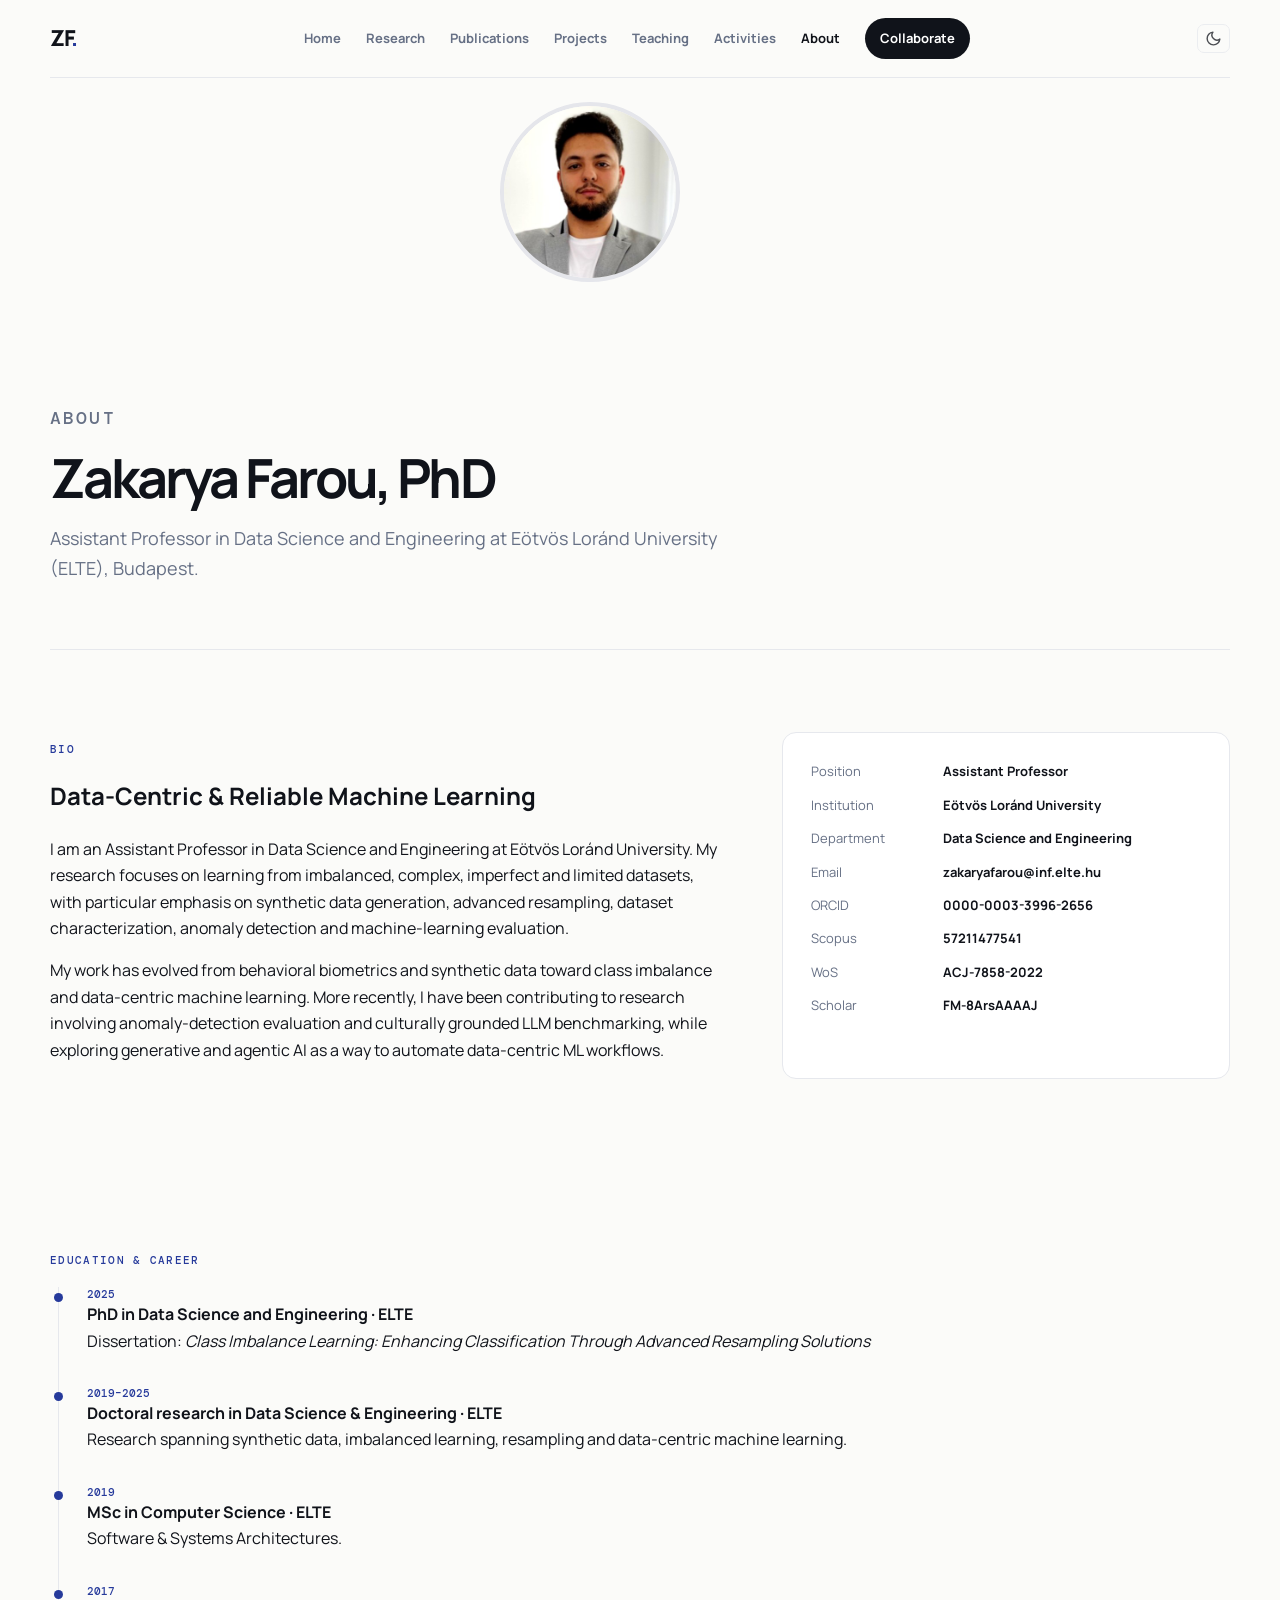
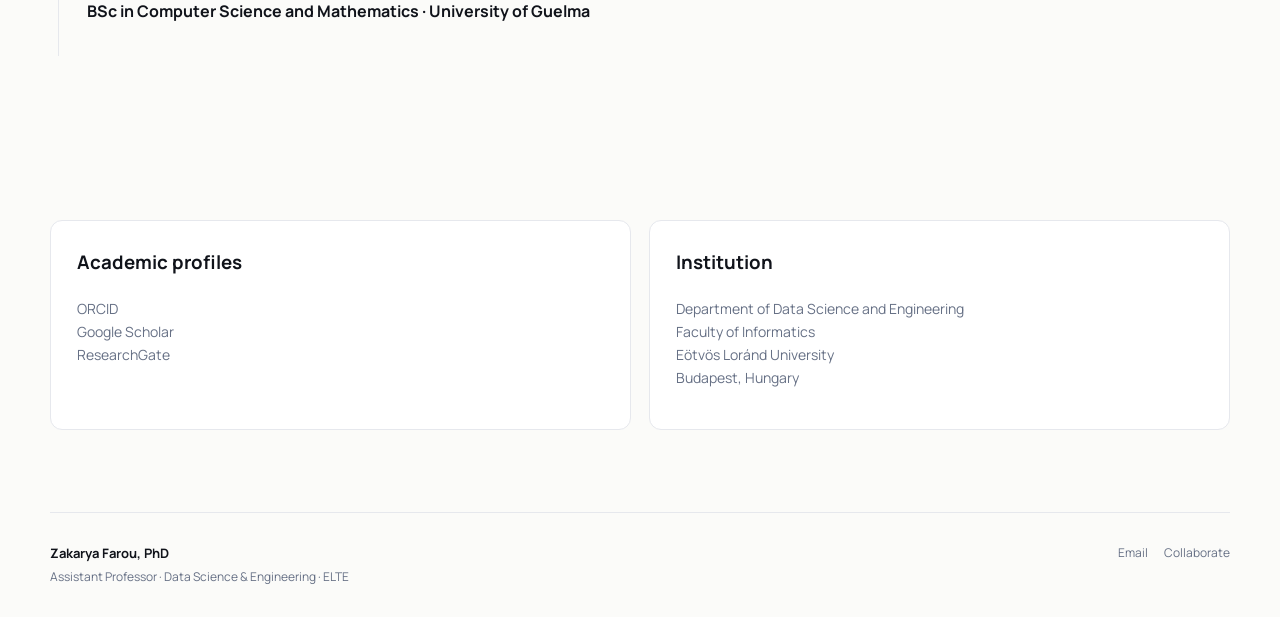
==== commit 426f075f: "fixed dark mode bugs" ====
--- a/about.html
+++ b/about.html
@@ -1,3 +1,3 @@
-<!doctype html><html lang="en"><head><meta charset="utf-8"><meta name="viewport" content="width=device-width,initial-scale=1"><title>About — Zakarya Farou</title><meta name="description" content="About Zakarya Farou, Assistant Professor in Data Science and Engineering at Eötvös Loránd University (ELTE), Budapest."><meta property="og:type" content="website"><meta property="og:title" content="About — Zakarya Farou, PhD"><meta property="og:description" content="Assistant Professor at ELTE, Budapest. Research in data-centric AI, imbalanced learning, synthetic data and reliable machine learning."><meta property="og:url" content="https://zakaryafarou.github.io/about.html"><meta property="og:image" content="https://zakaryafarou.github.io/assets/images/zakarya-farou.jpg"><meta property="og:site_name" content="Zakarya Farou"><meta name="twitter:card" content="summary_large_image"><link rel="canonical" href="https://zakaryafarou.github.io/about.html"><link rel="icon" href="data:image/svg+xml,%3Csvg xmlns=%27http://www.w3.org/2000/svg%27 viewBox=%270 0 32 32%27%3E%3Crect width=%2732%27 height=%2732%27 rx=%276%27 fill=%27%23263a9b%27/%3E%3Ctext x=%2716%27 y=%2723%27 font-family=%27system-ui,sans-serif%27 font-size=%2718%27 font-weight=%27600%27 text-anchor=%27middle%27 fill=%27%23fff%27%3EZF%3C/text%3E%3C/svg%3E"><link rel="stylesheet" href="css/site.css"></head><body><a class="skip-link" href="#main-content">Skip to content</a><header class="nav wrap"><a class="brand" href="index.html">ZF<span>.</span></a><nav><a href="index.html">Home</a><a href="research.html">Research</a><a href="publications.html">Publications</a><a href="projects.html">Projects</a><a href="teaching.html">Teaching</a><a href="activities.html">Activities</a><a href="about.html">About</a><a class="cta" href="collaborate.html">Collaborate</a></nav><button class="theme-toggle" aria-label="Toggle theme"><svg class="icon-sun" width="17" height="17" viewBox="0 0 24 24" fill="none" stroke="currentColor" stroke-width="2" stroke-linecap="round" stroke-linejoin="round" aria-hidden="true"><circle cx="12" cy="12" r="5"/><line x1="12" y1="1" x2="12" y2="3"/><line x1="12" y1="21" x2="12" y2="23"/><line x1="4.22" y1="4.22" x2="5.64" y2="5.64"/><line x1="18.36" y1="18.36" x2="19.78" y2="19.78"/><line x1="1" y1="12" x2="3" y2="12"/><line x1="21" y1="12" x2="23" y2="12"/><line x1="4.22" y1="19.78" x2="5.64" y2="18.36"/><line x1="18.36" y1="5.64" x2="19.78" y2="4.22"/></svg><svg class="icon-moon" width="17" height="17" viewBox="0 0 24 24" fill="none" stroke="currentColor" stroke-width="2" stroke-linecap="round" stroke-linejoin="round" aria-hidden="true"><path d="M21 12.79A9 9 0 1 1 11.21 3 7 7 0 0 0 21 12.79z"/></svg></button><button class="menu-toggle" aria-label="Menu" aria-expanded="false"><span class="bar"></span><span class="bar"></span><span class="bar"></span></button></header><main id="main-content">
+<!doctype html><html lang="en"><head><meta charset="utf-8"><meta name="viewport" content="width=device-width,initial-scale=1"><title>About — Zakarya Farou</title><meta name="description" content="About Zakarya Farou, Assistant Professor in Data Science and Engineering at Eötvös Loránd University (ELTE), Budapest."><meta property="og:type" content="website"><meta property="og:title" content="About — Zakarya Farou, PhD"><meta property="og:description" content="Assistant Professor at ELTE, Budapest. Research in data-centric AI, imbalanced learning, synthetic data and reliable machine learning."><meta property="og:url" content="https://zakaryafarou.github.io/about.html"><meta property="og:image" content="https://zakaryafarou.github.io/assets/images/zakarya-farou.jpg"><meta property="og:site_name" content="Zakarya Farou"><meta name="twitter:card" content="summary_large_image"><link rel="canonical" href="https://zakaryafarou.github.io/about.html"><link rel="icon" href="data:image/svg+xml,%3Csvg xmlns=%27http://www.w3.org/2000/svg%27 viewBox=%270 0 32 32%27%3E%3Crect width=%2732%27 height=%2732%27 rx=%276%27 fill=%27%23263a9b%27/%3E%3Ctext x=%2716%27 y=%2723%27 font-family=%27system-ui,sans-serif%27 font-size=%2718%27 font-weight=%27600%27 text-anchor=%27middle%27 fill=%27%23fff%27%3EZF%3C/text%3E%3C/svg%3E"><link rel="stylesheet" href="css/site.css"><script>try{var t=localStorage.getItem('theme');if(t)document.documentElement.setAttribute('data-theme',t)}catch(e){}</script></head><body><a class="skip-link" href="#main-content">Skip to content</a><header class="nav wrap"><a class="brand" href="index.html">ZF<span>.</span></a><nav><a href="index.html">Home</a><a href="research.html">Research</a><a href="publications.html">Publications</a><a href="projects.html">Projects</a><a href="teaching.html">Teaching</a><a href="activities.html">Activities</a><a href="about.html">About</a><a class="cta" href="collaborate.html">Collaborate</a></nav><button class="theme-toggle" aria-label="Toggle theme"><svg class="icon-sun" width="17" height="17" viewBox="0 0 24 24" fill="none" stroke="currentColor" stroke-width="2" stroke-linecap="round" stroke-linejoin="round" aria-hidden="true"><circle cx="12" cy="12" r="5"/><line x1="12" y1="1" x2="12" y2="3"/><line x1="12" y1="21" x2="12" y2="23"/><line x1="4.22" y1="4.22" x2="5.64" y2="5.64"/><line x1="18.36" y1="18.36" x2="19.78" y2="19.78"/><line x1="1" y1="12" x2="3" y2="12"/><line x1="21" y1="12" x2="23" y2="12"/><line x1="4.22" y1="19.78" x2="5.64" y2="18.36"/><line x1="18.36" y1="5.64" x2="19.78" y2="4.22"/></svg><svg class="icon-moon" width="17" height="17" viewBox="0 0 24 24" fill="none" stroke="currentColor" stroke-width="2" stroke-linecap="round" stroke-linejoin="round" aria-hidden="true"><path d="M21 12.79A9 9 0 1 1 11.21 3 7 7 0 0 0 21 12.79z"/></svg></button><button class="menu-toggle" aria-label="Menu" aria-expanded="false"><span class="bar"></span><span class="bar"></span><span class="bar"></span></button></header><main id="main-content">
   <div class="profile-photo wrap"><img src="assets/images/zakarya-farou.jpg" alt="Zakarya Farou"></div>
 <section class="page-head wrap"><p class="kicker">ABOUT</p><h1>Zakarya Farou, PhD</h1><p>Assistant Professor in Data Science and Engineering at Eötvös Loránd University (ELTE), Budapest.</p></section><section class="block wrap"><div class="bio-grid"><div><p class="kicker">BIO</p><h2>Data-Centric & Reliable Machine Learning</h2><p>I am an Assistant Professor in Data Science and Engineering at Eötvös Loránd University. My research focuses on learning from imbalanced, complex, imperfect and limited datasets, with particular emphasis on synthetic data generation, advanced resampling, dataset characterization, anomaly detection and machine-learning evaluation.</p><p>My work has evolved from behavioral biometrics and synthetic data toward class imbalance and data-centric machine learning. More recently, I have been contributing to research involving anomaly-detection evaluation and culturally grounded LLM benchmarking, while exploring generative and agentic AI as a way to automate data-centric ML workflows.</p></div><aside class="profile-box"><dl><dt>Position</dt><dd>Assistant Professor</dd><dt>Institution</dt><dd>Eötvös Loránd University</dd><dt>Department</dt><dd>Data Science and Engineering</dd><dt>Email</dt><dd><a href="mailto:zakaryafarou@inf.elte.hu">zakaryafarou@inf.elte.hu</a></dd><dt>ORCID</dt><dd><a href="https://orcid.org/0000-0003-3996-2656">0000-0003-3996-2656</a></dd><dt>Scopus</dt><dd>57211477541</dd><dt>WoS</dt><dd>ACJ-7858-2022</dd><dt>Scholar</dt><dd><a href="https://scholar.google.com/citations?user=FM-8ArsAAAAJ">FM-8ArsAAAAJ</a></dd></dl></aside></div></section><section class="block wrap"><p class="kicker">EDUCATION & CAREER</p><div class="timeline"><div class="event"><div class="year">2025</div><strong>PhD in Data Science and Engineering · ELTE</strong><div>Dissertation: <em>Class Imbalance Learning: Enhancing Classification Through Advanced Resampling Solutions</em></div></div><div class="event"><div class="year">2019–2025</div><strong>Doctoral research in Data Science & Engineering · ELTE</strong><div>Research spanning synthetic data, imbalanced learning, resampling and data-centric machine learning.</div></div><div class="event"><div class="year">2019</div><strong>MSc in Computer Science · ELTE</strong><div>Software & Systems Architectures.</div></div><div class="event"><div class="year">2017</div><strong>BSc in Computer Science and Mathematics · University of Guelma</strong></div></div></section><section class="block wrap"><div class="contact-grid"><div class="contact-card"><h3>Academic profiles</h3><p><a href="https://orcid.org/0000-0003-3996-2656">ORCID</a><br><a href="https://scholar.google.com/citations?user=FM-8ArsAAAAJ">Google Scholar</a><br><a href="https://www.researchgate.net/profile/Zakarya-Farou">ResearchGate</a></p></div><div class="contact-card"><h3>Institution</h3><p>Department of Data Science and Engineering<br>Faculty of Informatics<br>Eötvös Loránd University<br>Budapest, Hungary</p></div></div></section></main><footer class="wrap"><div><strong>Zakarya Farou, PhD</strong><span>Assistant Professor · Data Science & Engineering · ELTE</span></div><div class="footer-links"><a href="mailto:zakaryafarou@inf.elte.hu">Email</a><a href="collaborate.html">Collaborate</a></div></footer><script src="js/site.js"></script></body></html>
--- a/css/site.css
+++ b/css/site.css
@@ -1,7 +1,7 @@
 @import url('https://fonts.googleapis.com/css2?family=DM+Mono:wght@400;500&family=Manrope:wght@400;500;600;700;800&display=swap');
-:root{--ink:#10131a;--muted:#667085;--line:#e6e8ed;--paper:#fbfbf9;--card:#fff;--accent:#263a9b;--accent2:#c46a18;--soft:#eef1ff;--max:1180px}
+:root{--ink:#10131a;--muted:#667085;--line:#e6e8ed;--paper:#fbfbf9;--card:#fff;--accent:#263a9b;--soft:#eef1ff;--max:1180px}
 *{box-sizing:border-box}html{scroll-behavior:smooth}body{margin:0;background:var(--paper);color:var(--ink);font-family:Manrope,system-ui,sans-serif;line-height:1.65}a{color:inherit;text-decoration:none}a:hover{color:var(--accent)}.wrap{width:min(calc(100% - 40px),var(--max));margin:auto}
-.nav{height:78px;border-bottom:1px solid var(--line);display:flex;align-items:center;justify-content:space-between;position:sticky;top:0;background:rgba(251,251,249,.94);backdrop-filter:blur(12px);z-index:10}.brand{font-weight:800;font-size:22px;letter-spacing:-.06em}.brand span{color:var(--accent)}nav{display:flex;gap:25px;align-items:center;font-size:13px;font-weight:700}nav a{color:#4e5665}nav a.active,nav a:hover{color:var(--ink)}nav .cta{background:var(--ink);color:#fff;padding:10px 15px;border-radius:999px}.hero{padding:88px 0 76px;display:grid;grid-template-columns:1.25fr .75fr;gap:70px;align-items:center}.eyebrow,.kicker{font:500 11px/1.2 'DM Mono',monospace;letter-spacing:.12em;color:var(--accent);text-transform:uppercase}.hero h1{font-size:clamp(44px,6.3vw,78px);line-height:1.01;letter-spacing:-.065em;margin:18px 0 25px;max-width:850px}.hero h1 em{font-style:normal;color:var(--accent)}.lead{font-size:20px;line-height:1.6;color:#555f70;max-width:720px}.actions{display:flex;gap:12px;margin-top:32px;flex-wrap:wrap}.button{display:inline-flex;align-items:center;gap:10px;padding:13px 18px;border-radius:8px;font-weight:800;font-size:13px;border:1px solid var(--line)}.button.primary{background:var(--ink);color:#fff;border-color:var(--ink)}.button.secondary{background:var(--card)}.hero-visual{min-height:390px;border:1px solid var(--line);border-radius:24px;background:var(--card);padding:30px 25px;display:flex;flex-direction:column;align-items:center;justify-content:center}.statement{border-top:1px solid var(--line);border-bottom:1px solid var(--line);padding:74px 0}.statement h2{font-size:clamp(30px,4.4vw,54px);line-height:1.16;letter-spacing:-.045em;max-width:1000px;margin:18px 0}.statement h2 span{color:var(--accent)}section.block{padding:82px 0}.section-head{display:flex;justify-content:space-between;align-items:end;gap:25px;margin-bottom:28px}.section-head h2,.page-head h1{font-size:clamp(34px,4.5vw,54px);line-height:1.08;letter-spacing:-.055em;margin:8px 0}.section-head>a{font-size:13px;font-weight:800}.theme-grid{display:grid;grid-template-columns:repeat(3,1fr);gap:1px;background:var(--line);border:1px solid var(--line)}.theme{background:var(--card);padding:27px;min-height:210px}.theme small{font:500 11px 'DM Mono';color:#8a92a0}.theme h3{font-size:20px;letter-spacing:-.025em;margin:25px 0 9px}.theme p{font-size:14px;color:var(--muted);margin:0}.theme.future{background:linear-gradient(135deg,#fff,#f1f3ff)}.paper-grid{display:grid;grid-template-columns:repeat(3,1fr);gap:18px}.paper-card{background:var(--card);border:1px solid var(--line);padding:26px;border-radius:12px}.paper-meta{font:500 10px 'DM Mono';letter-spacing:.09em;text-transform:uppercase;color:#7d8696}.paper-card h3{font-size:18px;line-height:1.35;letter-spacing:-.02em;margin:15px 0}.paper-card p{font-size:13px;color:var(--muted)}.tags{display:flex;gap:7px;flex-wrap:wrap;margin:16px 0}.tag{font:500 10px 'DM Mono';border:1px solid #dfe3ec;border-radius:999px;padding:5px 8px;color:#596274}.paper-links{display:flex;gap:12px;font-size:12px;font-weight:800}.callout{background:var(--ink);color:#fff;border-radius:18px;padding:40px;display:flex;justify-content:space-between;gap:30px;align-items:center}.callout h2{margin:0;font-size:30px;letter-spacing:-.04em}.callout p{color:#cbd0da;max-width:650px;margin:8px 0 0}.callout .button{background:var(--card);color:var(--ink);border-color:#fff}.page-head{padding:76px 0 48px;border-bottom:1px solid var(--line)}.page-head p{max-width:720px;color:var(--muted);font-size:18px}.research-flow{display:grid;grid-template-columns:repeat(6,1fr);gap:0;margin:35px 0}.flow{padding:20px 13px;border:1px solid var(--line);margin-right:-1px;background:var(--card);min-height:140px}.flow strong{display:block;font-size:13px}.flow span{font-size:11px;color:var(--muted)}.research-section{padding:48px 0;border-bottom:1px solid var(--line);display:grid;grid-template-columns:.7fr 1.3fr;gap:70px}.research-section h2{font-size:28px;letter-spacing:-.035em;margin:0}.research-section p{color:#5f6877}.project-list{display:grid;gap:16px}.project{background:var(--card);border:1px solid var(--line);padding:27px;border-radius:12px}.project .status{font:500 10px 'DM Mono';text-transform:uppercase;color:var(--accent)}.project h2{margin:10px 0;font-size:24px;letter-spacing:-.03em}.project p{color:var(--muted);max-width:800px}.project-meta{display:flex;gap:25px;flex-wrap:wrap;font-size:12px;color:#697282}.filters{display:flex;gap:9px;flex-wrap:wrap;margin:25px 0}.filter{cursor:pointer;border:1px solid var(--line);background:var(--card);padding:8px 12px;border-radius:999px;font:500 11px 'DM Mono'}.filter.active{background:var(--ink);color:#fff;border-color:var(--ink)}.pub-list{display:grid;gap:0;border-top:1px solid var(--line)}.pub{display:grid;grid-template-columns:75px 1fr auto;gap:25px;padding:27px 0;border-bottom:1px solid var(--line)}.pub-year{font:500 12px 'DM Mono';color:#7a8290}.pub h2{font-size:19px;line-height:1.35;margin:0 0 8px;letter-spacing:-.025em}.pub .authors,.pub .venue{font-size:13px;color:var(--muted)}.pub-links{display:flex;gap:10px;justify-content:end;font-size:11px;font-weight:800}.bio-grid{display:grid;grid-template-columns:1.2fr .8fr;gap:60px}.profile-box{background:var(--card);border:1px solid var(--line);padding:28px;border-radius:14px}.profile-box dl{display:grid;grid-template-columns:120px 1fr;gap:12px;font-size:13px;margin:0}.profile-box dt{color:#7a8290}.profile-box dd{margin:0;font-weight:700}.contact-grid{display:grid;grid-template-columns:repeat(2,1fr);gap:18px}.contact-card{background:var(--card);border:1px solid var(--line);padding:26px;border-radius:12px}.contact-card h3{margin-top:0}.contact-card p{color:var(--muted);font-size:14px}.timeline{border-left:1px solid #cfd4dd;margin:20px 0 0 8px}.event{padding:0 0 32px 28px;position:relative}.event:before{content:'';width:9px;height:9px;border-radius:50%;background:var(--accent);position:absolute;left:-5px;top:6px}.event .year{font:500 11px 'DM Mono';color:var(--accent)}footer{border-top:1px solid var(--line);padding:30px 0;margin-top:50px;display:flex;justify-content:space-between;gap:25px;font-size:12px;color:#747c8a}footer strong{display:block;color:var(--ink);font-size:13px}footer span{display:block;margin-top:3px}.footer-links{display:flex;gap:16px;flex-wrap:wrap}.note{font-size:12px;color:#7b8390;margin-top:25px}.hide{display:none!important}
+.nav{height:78px;border-bottom:1px solid var(--line);display:flex;align-items:center;justify-content:space-between;position:sticky;top:0;background:rgba(251,251,249,.94);backdrop-filter:blur(12px);z-index:10}.brand{font-weight:800;font-size:22px;letter-spacing:-.06em}.brand span{color:var(--accent)}nav{display:flex;gap:25px;align-items:center;font-size:13px;font-weight:700}nav a{color:var(--muted)}nav a.active,nav a:hover{color:var(--ink)}nav .cta{background:var(--ink);color:#fff;padding:10px 15px;border-radius:999px}.hero{padding:88px 0 76px;display:grid;grid-template-columns:1.25fr .75fr;gap:70px;align-items:center}.eyebrow,.kicker{font:500 11px/1.2 'DM Mono',monospace;letter-spacing:.12em;color:var(--accent);text-transform:uppercase}.hero h1{font-size:clamp(44px,6.3vw,78px);line-height:1.01;letter-spacing:-.065em;margin:18px 0 25px;max-width:850px}.hero h1 em{font-style:normal;color:var(--accent)}.lead{font-size:20px;line-height:1.6;color:var(--muted);max-width:720px}.actions{display:flex;gap:12px;margin-top:32px;flex-wrap:wrap}.button{display:inline-flex;align-items:center;gap:10px;padding:13px 18px;border-radius:8px;font-weight:800;font-size:13px;border:1px solid var(--line)}.button.primary{background:var(--ink);color:#fff;border-color:var(--ink)}.button.secondary{background:var(--card)}.hero-visual{min-height:390px;border:1px solid var(--line);border-radius:24px;background:var(--card);padding:30px 25px;display:flex;flex-direction:column;align-items:center;justify-content:center}.statement{border-top:1px solid var(--line);border-bottom:1px solid var(--line);padding:74px 0}.statement h2{font-size:clamp(30px,4.4vw,54px);line-height:1.16;letter-spacing:-.045em;max-width:1000px;margin:18px 0}.statement h2 span{color:var(--accent)}section.block{padding:82px 0}.section-head{display:flex;justify-content:space-between;align-items:end;gap:25px;margin-bottom:28px}.section-head h2,.page-head h1{font-size:clamp(34px,4.5vw,54px);line-height:1.08;letter-spacing:-.055em;margin:8px 0}.section-head>a{font-size:13px;font-weight:800}.theme-grid{display:grid;grid-template-columns:repeat(3,1fr);gap:1px;background:var(--line);border:1px solid var(--line)}.theme{background:var(--card);padding:27px;min-height:210px}.theme small{font:500 11px 'DM Mono';color:var(--muted)}.theme h3{font-size:20px;letter-spacing:-.025em;margin:25px 0 9px}.theme p{font-size:14px;color:var(--muted);margin:0}.theme.future{background:linear-gradient(135deg,var(--card),var(--soft))}.paper-grid{display:grid;grid-template-columns:repeat(3,1fr);gap:18px}.paper-card{background:var(--card);border:1px solid var(--line);padding:26px;border-radius:12px}.paper-meta{font:500 10px 'DM Mono';letter-spacing:.09em;text-transform:uppercase;color:var(--muted)}.paper-card h3{font-size:18px;line-height:1.35;letter-spacing:-.02em;margin:15px 0}.paper-card p{font-size:13px;color:var(--muted)}.tags{display:flex;gap:7px;flex-wrap:wrap;margin:16px 0}.tag{font:500 10px 'DM Mono';border:1px solid var(--line);border-radius:999px;padding:5px 8px;color:var(--muted)}.paper-links{display:flex;gap:12px;font-size:12px;font-weight:800}.callout{background:var(--ink);color:#fff;border-radius:18px;padding:40px;display:flex;justify-content:space-between;gap:30px;align-items:center}.callout h2{margin:0;font-size:30px;letter-spacing:-.04em}.callout p{color:#cbd0da;max-width:650px;margin:8px 0 0}.callout .button{background:var(--card);color:var(--ink);border-color:#fff}.page-head{padding:76px 0 48px;border-bottom:1px solid var(--line)}.page-head p{max-width:720px;color:var(--muted);font-size:18px}.research-flow{display:grid;grid-template-columns:repeat(6,1fr);gap:0;margin:35px 0}.flow{padding:20px 13px;border:1px solid var(--line);margin-right:-1px;background:var(--card);min-height:140px}.flow strong{display:block;font-size:13px}.flow span{font-size:11px;color:var(--muted)}.research-section{padding:48px 0;border-bottom:1px solid var(--line);display:grid;grid-template-columns:.7fr 1.3fr;gap:70px}.research-section h2{font-size:28px;letter-spacing:-.035em;margin:0}.research-section p{color:var(--muted)}.project-list{display:grid;gap:16px}.project{background:var(--card);border:1px solid var(--line);padding:27px;border-radius:12px}.project .status{font:500 10px 'DM Mono';text-transform:uppercase;color:var(--accent)}.project h2{margin:10px 0;font-size:24px;letter-spacing:-.03em}.project p{color:var(--muted);max-width:800px}.project-meta{display:flex;gap:25px;flex-wrap:wrap;font-size:12px;color:var(--muted)}.filters{display:flex;gap:9px;flex-wrap:wrap;margin:25px 0}.filter{cursor:pointer;border:1px solid var(--line);background:var(--card);padding:8px 12px;border-radius:999px;font:500 11px 'DM Mono'}.filter.active{background:var(--ink);color:#fff;border-color:var(--ink)}.pub-list{display:grid;gap:0;border-top:1px solid var(--line)}.pub{display:grid;grid-template-columns:75px 1fr auto;gap:25px;padding:27px 0;border-bottom:1px solid var(--line)}.pub-year{font:500 12px 'DM Mono';color:var(--muted)}.pub h2{font-size:19px;line-height:1.35;margin:0 0 8px;letter-spacing:-.025em}.pub .authors,.pub .venue{font-size:13px;color:var(--muted)}.pub-links{display:flex;gap:10px;justify-content:end;font-size:11px;font-weight:800}.bio-grid{display:grid;grid-template-columns:1.2fr .8fr;gap:60px}.profile-box{background:var(--card);border:1px solid var(--line);padding:28px;border-radius:14px}.profile-box dl{display:grid;grid-template-columns:120px 1fr;gap:12px;font-size:13px;margin:0}.profile-box dt{color:var(--muted)}.profile-box dd{margin:0;font-weight:700}.contact-grid{display:grid;grid-template-columns:repeat(2,1fr);gap:18px}.contact-card{background:var(--card);border:1px solid var(--line);padding:26px;border-radius:12px}.contact-card h3{margin-top:0}.contact-card p{color:var(--muted);font-size:14px}.timeline{border-left:1px solid var(--line);margin:20px 0 0 8px}.event{padding:0 0 32px 28px;position:relative}.event:before{content:'';width:9px;height:9px;border-radius:50%;background:var(--accent);position:absolute;left:-5px;top:6px}.event .year{font:500 11px 'DM Mono';color:var(--accent)}footer{border-top:1px solid var(--line);padding:30px 0;margin-top:50px;display:flex;justify-content:space-between;gap:25px;font-size:12px;color:var(--muted)}footer strong{display:block;color:var(--ink);font-size:13px}footer span{display:block;margin-top:3px}.footer-links{display:flex;gap:16px;flex-wrap:wrap}.note{font-size:12px;color:var(--muted);margin-top:25px}.hide{display:none!important}
 /* Theme toggle */
 .theme-toggle{background:none;border:1px solid var(--line);cursor:pointer;padding:5px 7px;color:var(--ink);display:flex;align-items:center;justify-content:center;border-radius:7px;opacity:.75;transition:opacity .15s,border-color .15s;flex-shrink:0}
 .theme-toggle:hover{opacity:1}
@@ -69,8 +69,8 @@
 :root:not([data-theme="light"]) .button.primary,:root:not([data-theme="light"]) .nav .cta{background:var(--accent);border-color:var(--accent);color:#fff}
 :root:not([data-theme="light"]) .callout{background:#1b2470}
 :root:not([data-theme="light"]) .callout .button{background:#fff;color:#10131a;border-color:#fff}
-:root:not([data-theme="light"]) .theme.future{background:linear-gradient(135deg,var(--card),var(--soft))}
 :root:not([data-theme="light"]) .pub.selected{background:linear-gradient(90deg,rgba(123,143,232,.15),transparent)}
+:root:not([data-theme="light"]) .filter.active{background:var(--accent);border-color:var(--accent)}
 }
 :root[data-theme="dark"]{--ink:#eef0f5;--muted:#8a94a8;--line:#252830;--paper:#111318;--card:#1c1f28;--accent:#7b8fe8;--soft:#1e2244;color-scheme:dark}
 :root[data-theme="dark"] .nav{background:rgba(17,19,24,.95)}
@@ -79,5 +79,5 @@
 :root[data-theme="dark"] .button.primary,:root[data-theme="dark"] .nav .cta{background:var(--accent);border-color:var(--accent);color:#fff}
 :root[data-theme="dark"] .callout{background:#1b2470}
 :root[data-theme="dark"] .callout .button{background:#fff;color:#10131a;border-color:#fff}
-:root[data-theme="dark"] .theme.future{background:linear-gradient(135deg,var(--card),var(--soft))}
 :root[data-theme="dark"] .pub.selected{background:linear-gradient(90deg,rgba(123,143,232,.15),transparent)}
+:root[data-theme="dark"] .filter.active{background:var(--accent);border-color:var(--accent)}
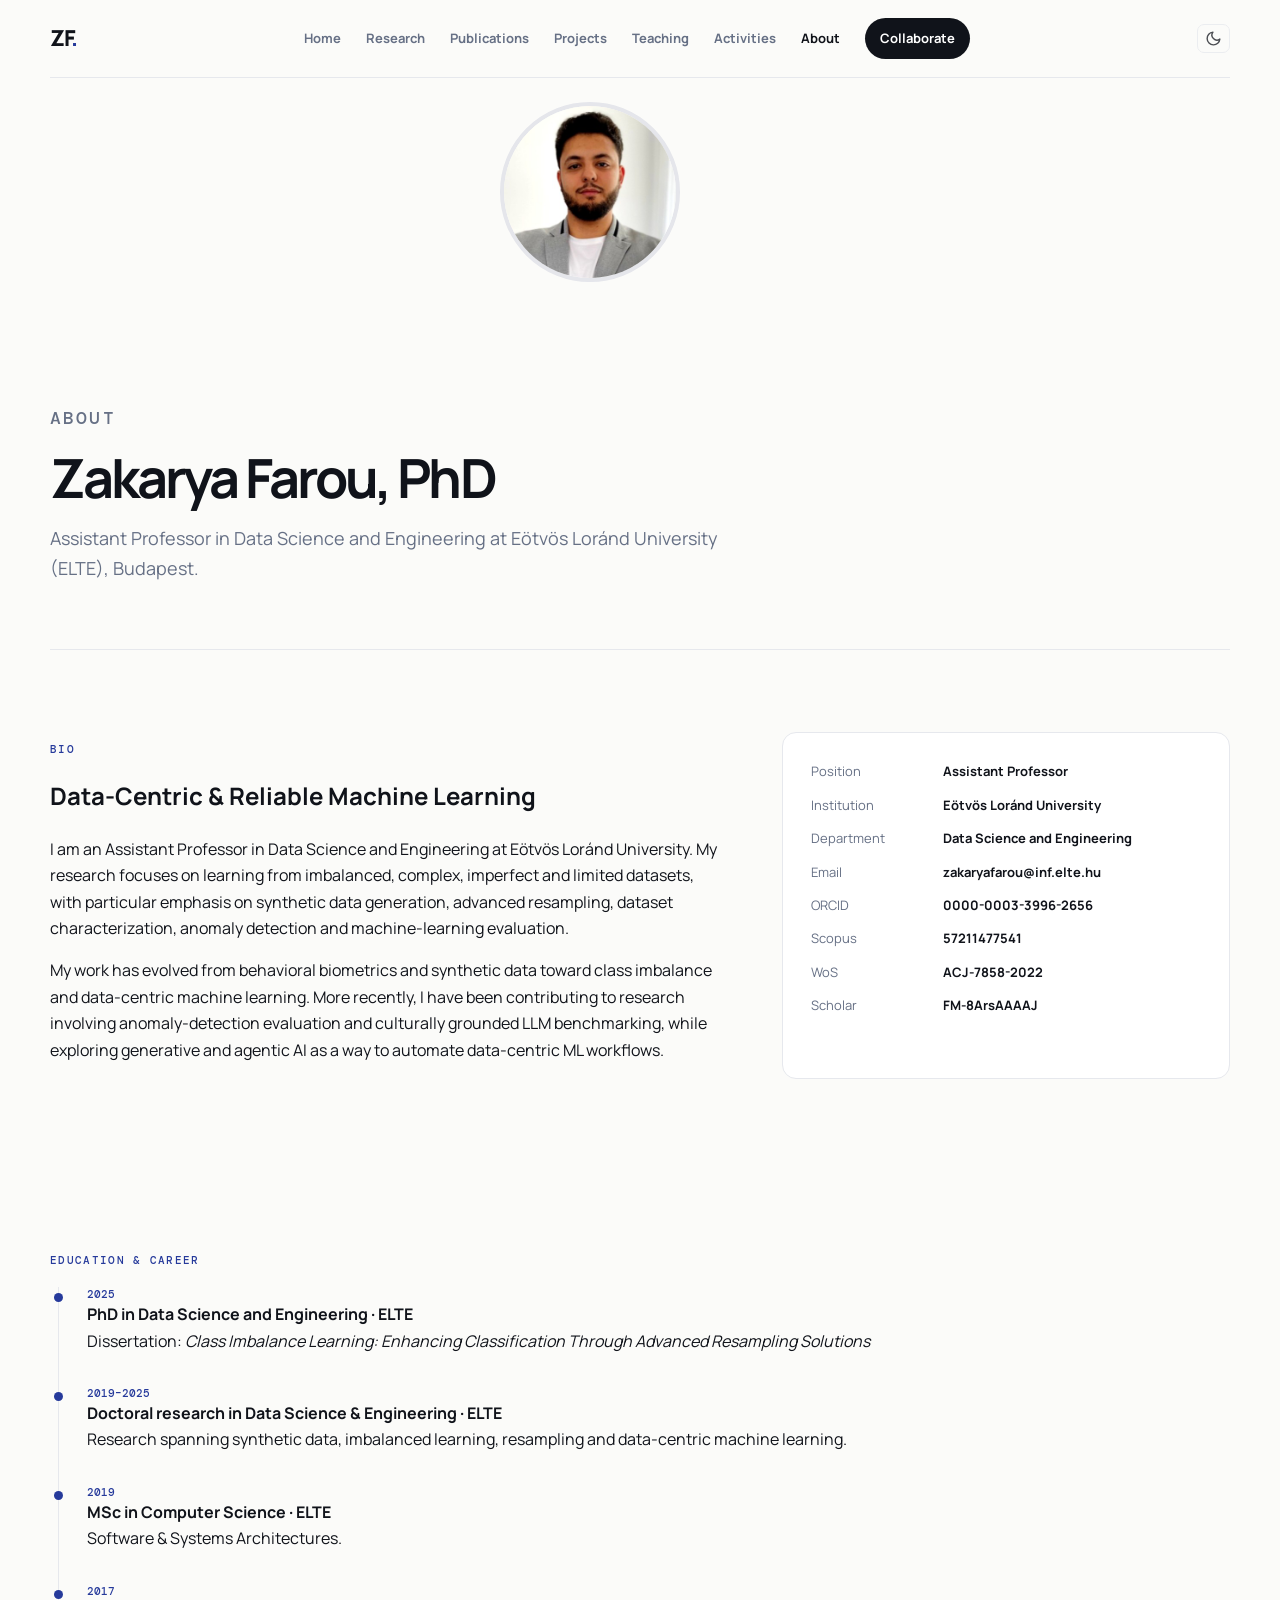
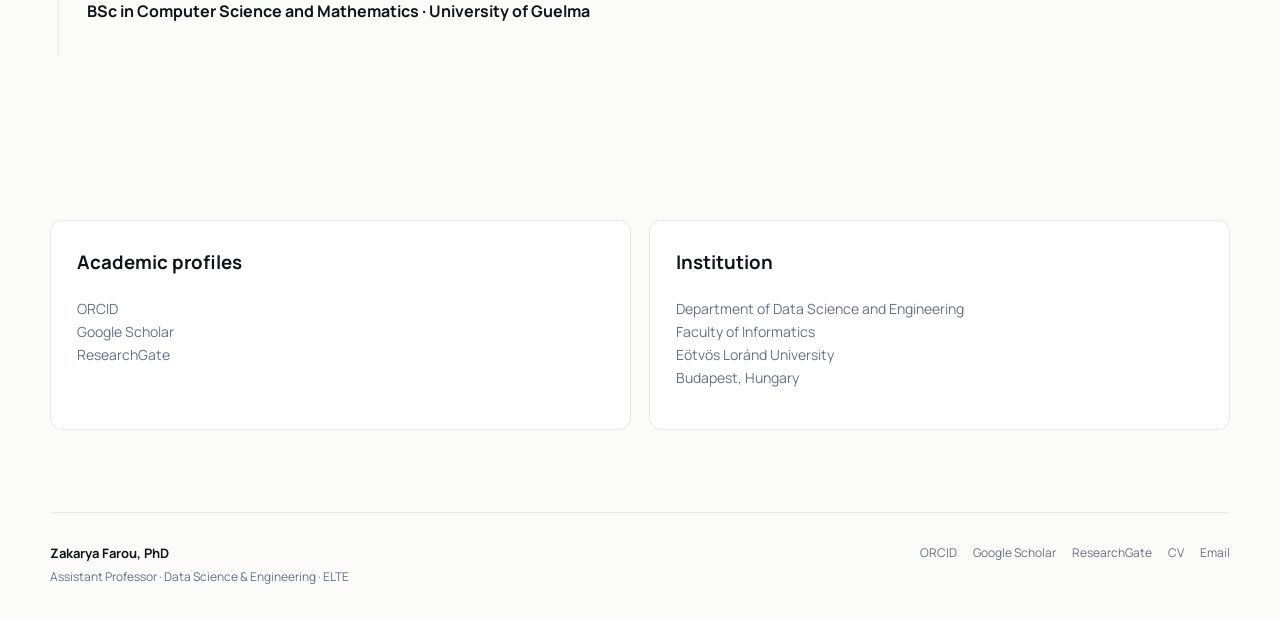
==== commit 70ac2911: "fixed bugs" ====
--- a/about.html
+++ b/about.html
@@ -1,3 +1,3 @@
-<!doctype html><html lang="en"><head><meta charset="utf-8"><meta name="viewport" content="width=device-width,initial-scale=1"><title>About — Zakarya Farou</title><meta name="description" content="About Zakarya Farou, Assistant Professor in Data Science and Engineering at Eötvös Loránd University (ELTE), Budapest."><meta property="og:type" content="website"><meta property="og:title" content="About — Zakarya Farou, PhD"><meta property="og:description" content="Assistant Professor at ELTE, Budapest. Research in data-centric AI, imbalanced learning, synthetic data and reliable machine learning."><meta property="og:url" content="https://zakaryafarou.github.io/about.html"><meta property="og:image" content="https://zakaryafarou.github.io/assets/images/zakarya-farou.jpg"><meta property="og:site_name" content="Zakarya Farou"><meta name="twitter:card" content="summary_large_image"><link rel="canonical" href="https://zakaryafarou.github.io/about.html"><link rel="icon" href="data:image/svg+xml,%3Csvg xmlns=%27http://www.w3.org/2000/svg%27 viewBox=%270 0 32 32%27%3E%3Crect width=%2732%27 height=%2732%27 rx=%276%27 fill=%27%23263a9b%27/%3E%3Ctext x=%2716%27 y=%2723%27 font-family=%27system-ui,sans-serif%27 font-size=%2718%27 font-weight=%27600%27 text-anchor=%27middle%27 fill=%27%23fff%27%3EZF%3C/text%3E%3C/svg%3E"><link rel="stylesheet" href="css/site.css"><script>try{var t=localStorage.getItem('theme');if(t)document.documentElement.setAttribute('data-theme',t)}catch(e){}</script></head><body><a class="skip-link" href="#main-content">Skip to content</a><header class="nav wrap"><a class="brand" href="index.html">ZF<span>.</span></a><nav><a href="index.html">Home</a><a href="research.html">Research</a><a href="publications.html">Publications</a><a href="projects.html">Projects</a><a href="teaching.html">Teaching</a><a href="activities.html">Activities</a><a href="about.html">About</a><a class="cta" href="collaborate.html">Collaborate</a></nav><button class="theme-toggle" aria-label="Toggle theme"><svg class="icon-sun" width="17" height="17" viewBox="0 0 24 24" fill="none" stroke="currentColor" stroke-width="2" stroke-linecap="round" stroke-linejoin="round" aria-hidden="true"><circle cx="12" cy="12" r="5"/><line x1="12" y1="1" x2="12" y2="3"/><line x1="12" y1="21" x2="12" y2="23"/><line x1="4.22" y1="4.22" x2="5.64" y2="5.64"/><line x1="18.36" y1="18.36" x2="19.78" y2="19.78"/><line x1="1" y1="12" x2="3" y2="12"/><line x1="21" y1="12" x2="23" y2="12"/><line x1="4.22" y1="19.78" x2="5.64" y2="18.36"/><line x1="18.36" y1="5.64" x2="19.78" y2="4.22"/></svg><svg class="icon-moon" width="17" height="17" viewBox="0 0 24 24" fill="none" stroke="currentColor" stroke-width="2" stroke-linecap="round" stroke-linejoin="round" aria-hidden="true"><path d="M21 12.79A9 9 0 1 1 11.21 3 7 7 0 0 0 21 12.79z"/></svg></button><button class="menu-toggle" aria-label="Menu" aria-expanded="false"><span class="bar"></span><span class="bar"></span><span class="bar"></span></button></header><main id="main-content">
-  <div class="profile-photo wrap"><img src="assets/images/zakarya-farou.jpg" alt="Zakarya Farou"></div>
-<section class="page-head wrap"><p class="kicker">ABOUT</p><h1>Zakarya Farou, PhD</h1><p>Assistant Professor in Data Science and Engineering at Eötvös Loránd University (ELTE), Budapest.</p></section><section class="block wrap"><div class="bio-grid"><div><p class="kicker">BIO</p><h2>Data-Centric & Reliable Machine Learning</h2><p>I am an Assistant Professor in Data Science and Engineering at Eötvös Loránd University. My research focuses on learning from imbalanced, complex, imperfect and limited datasets, with particular emphasis on synthetic data generation, advanced resampling, dataset characterization, anomaly detection and machine-learning evaluation.</p><p>My work has evolved from behavioral biometrics and synthetic data toward class imbalance and data-centric machine learning. More recently, I have been contributing to research involving anomaly-detection evaluation and culturally grounded LLM benchmarking, while exploring generative and agentic AI as a way to automate data-centric ML workflows.</p></div><aside class="profile-box"><dl><dt>Position</dt><dd>Assistant Professor</dd><dt>Institution</dt><dd>Eötvös Loránd University</dd><dt>Department</dt><dd>Data Science and Engineering</dd><dt>Email</dt><dd><a href="mailto:zakaryafarou@inf.elte.hu">zakaryafarou@inf.elte.hu</a></dd><dt>ORCID</dt><dd><a href="https://orcid.org/0000-0003-3996-2656">0000-0003-3996-2656</a></dd><dt>Scopus</dt><dd>57211477541</dd><dt>WoS</dt><dd>ACJ-7858-2022</dd><dt>Scholar</dt><dd><a href="https://scholar.google.com/citations?user=FM-8ArsAAAAJ">FM-8ArsAAAAJ</a></dd></dl></aside></div></section><section class="block wrap"><p class="kicker">EDUCATION & CAREER</p><div class="timeline"><div class="event"><div class="year">2025</div><strong>PhD in Data Science and Engineering · ELTE</strong><div>Dissertation: <em>Class Imbalance Learning: Enhancing Classification Through Advanced Resampling Solutions</em></div></div><div class="event"><div class="year">2019–2025</div><strong>Doctoral research in Data Science & Engineering · ELTE</strong><div>Research spanning synthetic data, imbalanced learning, resampling and data-centric machine learning.</div></div><div class="event"><div class="year">2019</div><strong>MSc in Computer Science · ELTE</strong><div>Software & Systems Architectures.</div></div><div class="event"><div class="year">2017</div><strong>BSc in Computer Science and Mathematics · University of Guelma</strong></div></div></section><section class="block wrap"><div class="contact-grid"><div class="contact-card"><h3>Academic profiles</h3><p><a href="https://orcid.org/0000-0003-3996-2656">ORCID</a><br><a href="https://scholar.google.com/citations?user=FM-8ArsAAAAJ">Google Scholar</a><br><a href="https://www.researchgate.net/profile/Zakarya-Farou">ResearchGate</a></p></div><div class="contact-card"><h3>Institution</h3><p>Department of Data Science and Engineering<br>Faculty of Informatics<br>Eötvös Loránd University<br>Budapest, Hungary</p></div></div></section></main><footer class="wrap"><div><strong>Zakarya Farou, PhD</strong><span>Assistant Professor · Data Science & Engineering · ELTE</span></div><div class="footer-links"><a href="mailto:zakaryafarou@inf.elte.hu">Email</a><a href="collaborate.html">Collaborate</a></div></footer><script src="js/site.js"></script></body></html>
+<!doctype html><html lang="en"><head><meta charset="utf-8"><meta name="viewport" content="width=device-width,initial-scale=1"><title>About — Zakarya Farou</title><meta name="description" content="About Zakarya Farou, Assistant Professor in Data Science and Engineering at Eötvös Loránd University (ELTE), Budapest."><meta property="og:type" content="website"><meta property="og:title" content="About — Zakarya Farou, PhD"><meta property="og:description" content="Assistant Professor at ELTE, Budapest. Research in data-centric AI, imbalanced learning, synthetic data and reliable machine learning."><meta property="og:url" content="https://zakaryafarou.github.io/about.html"><meta property="og:image" content="https://zakaryafarou.github.io/assets/images/zakarya-farou.jpg"><meta property="og:site_name" content="Zakarya Farou"><meta name="twitter:card" content="summary_large_image"><link rel="canonical" href="https://zakaryafarou.github.io/about.html"><link rel="icon" href="data:image/svg+xml,%3Csvg xmlns=%27http://www.w3.org/2000/svg%27 viewBox=%270 0 32 32%27%3E%3Crect width=%2732%27 height=%2732%27 rx=%276%27 fill=%27%23263a9b%27/%3E%3Ctext x=%2716%27 y=%2723%27 font-family=%27system-ui,sans-serif%27 font-size=%2718%27 font-weight=%27600%27 text-anchor=%27middle%27 fill=%27%23fff%27%3EZF%3C/text%3E%3C/svg%3E"><link rel="stylesheet" href="css/site.css"><script>try{var t=localStorage.getItem('theme');if(t)document.documentElement.setAttribute('data-theme',t)}catch(e){}</script><meta name="color-scheme" content="light dark"></head><body><a class="skip-link" href="#main-content">Skip to content</a><header class="nav wrap"><a class="brand" href="index.html">ZF<span>.</span></a><nav><a href="index.html">Home</a><a href="research.html">Research</a><a href="publications.html">Publications</a><a href="projects.html">Projects</a><a href="teaching.html">Teaching</a><a href="activities.html">Activities</a><a href="about.html">About</a><a class="cta" href="collaborate.html">Collaborate</a></nav><button type="button" class="theme-toggle" aria-label="Toggle theme"><svg class="icon-sun" width="17" height="17" viewBox="0 0 24 24" fill="none" stroke="currentColor" stroke-width="2" stroke-linecap="round" stroke-linejoin="round" aria-hidden="true"><circle cx="12" cy="12" r="5"/><line x1="12" y1="1" x2="12" y2="3"/><line x1="12" y1="21" x2="12" y2="23"/><line x1="4.22" y1="4.22" x2="5.64" y2="5.64"/><line x1="18.36" y1="18.36" x2="19.78" y2="19.78"/><line x1="1" y1="12" x2="3" y2="12"/><line x1="21" y1="12" x2="23" y2="12"/><line x1="4.22" y1="19.78" x2="5.64" y2="18.36"/><line x1="18.36" y1="5.64" x2="19.78" y2="4.22"/></svg><svg class="icon-moon" width="17" height="17" viewBox="0 0 24 24" fill="none" stroke="currentColor" stroke-width="2" stroke-linecap="round" stroke-linejoin="round" aria-hidden="true"><path d="M21 12.79A9 9 0 1 1 11.21 3 7 7 0 0 0 21 12.79z"/></svg></button><button type="button" class="menu-toggle" aria-label="Menu" aria-expanded="false"><span class="bar"></span><span class="bar"></span><span class="bar"></span></button></header><main id="main-content">
+  <div class="profile-photo wrap"><img src="assets/images/zakarya-farou.jpg" alt="Zakarya Farou" width="180" height="180"></div>
+<section class="page-head wrap"><p class="kicker">ABOUT</p><h1>Zakarya Farou, PhD</h1><p>Assistant Professor in Data Science and Engineering at Eötvös Loránd University (ELTE), Budapest.</p></section><section class="block wrap"><div class="bio-grid"><div><p class="kicker">BIO</p><h2>Data-Centric & Reliable Machine Learning</h2><p>I am an Assistant Professor in Data Science and Engineering at Eötvös Loránd University. My research focuses on learning from imbalanced, complex, imperfect and limited datasets, with particular emphasis on synthetic data generation, advanced resampling, dataset characterization, anomaly detection and machine-learning evaluation.</p><p>My work has evolved from behavioral biometrics and synthetic data toward class imbalance and data-centric machine learning. More recently, I have been contributing to research involving anomaly-detection evaluation and culturally grounded LLM benchmarking, while exploring generative and agentic AI as a way to automate data-centric ML workflows.</p></div><aside class="profile-box"><dl><dt>Position</dt><dd>Assistant Professor</dd><dt>Institution</dt><dd>Eötvös Loránd University</dd><dt>Department</dt><dd>Data Science and Engineering</dd><dt>Email</dt><dd><a href="mailto:zakaryafarou@inf.elte.hu">zakaryafarou@inf.elte.hu</a></dd><dt>ORCID</dt><dd><a href="https://orcid.org/0000-0003-3996-2656">0000-0003-3996-2656</a></dd><dt>Scopus</dt><dd>57211477541</dd><dt>WoS</dt><dd>ACJ-7858-2022</dd><dt>Scholar</dt><dd><a href="https://scholar.google.com/citations?user=FM-8ArsAAAAJ">FM-8ArsAAAAJ</a></dd></dl></aside></div></section><section class="block wrap"><p class="kicker">EDUCATION & CAREER</p><div class="timeline"><div class="event"><div class="year">2025</div><strong>PhD in Data Science and Engineering · ELTE</strong><div>Dissertation: <em>Class Imbalance Learning: Enhancing Classification Through Advanced Resampling Solutions</em></div></div><div class="event"><div class="year">2019–2025</div><strong>Doctoral research in Data Science & Engineering · ELTE</strong><div>Research spanning synthetic data, imbalanced learning, resampling and data-centric machine learning.</div></div><div class="event"><div class="year">2019</div><strong>MSc in Computer Science · ELTE</strong><div>Software & Systems Architectures.</div></div><div class="event"><div class="year">2017</div><strong>BSc in Computer Science and Mathematics · University of Guelma</strong></div></div></section><section class="block wrap"><div class="contact-grid"><div class="contact-card"><h3>Academic profiles</h3><p><a href="https://orcid.org/0000-0003-3996-2656">ORCID</a><br><a href="https://scholar.google.com/citations?user=FM-8ArsAAAAJ">Google Scholar</a><br><a href="https://www.researchgate.net/profile/Zakarya-Farou">ResearchGate</a></p></div><div class="contact-card"><h3>Institution</h3><p>Department of Data Science and Engineering<br>Faculty of Informatics<br>Eötvös Loránd University<br>Budapest, Hungary</p></div></div></section></main><footer class="wrap"><div><strong>Zakarya Farou, PhD</strong><span>Assistant Professor · Data Science &amp; Engineering · ELTE</span></div><div class="footer-links"><a href="https://orcid.org/0000-0003-3996-2656">ORCID</a><a href="https://scholar.google.com/citations?user=FM-8ArsAAAAJ">Google Scholar</a><a href="https://www.researchgate.net/profile/Zakarya-Farou">ResearchGate</a><a href="cv.html">CV</a><a href="mailto:zakaryafarou@inf.elte.hu">Email</a></div></footer><script src="js/site.js"></script></body></html>
--- a/css/site.css
+++ b/css/site.css
@@ -1,7 +1,7 @@
 @import url('https://fonts.googleapis.com/css2?family=DM+Mono:wght@400;500&family=Manrope:wght@400;500;600;700;800&display=swap');
-:root{--ink:#10131a;--muted:#667085;--line:#e6e8ed;--paper:#fbfbf9;--card:#fff;--accent:#263a9b;--soft:#eef1ff;--max:1180px}
+:root{--ink:#10131a;--muted:#667085;--line:#e6e8ed;--paper:#fbfbf9;--card:#fff;--accent:#263a9b;--soft:#eef1ff;--callout-muted:#cbd0da;--max:1180px}
 *{box-sizing:border-box}html{scroll-behavior:smooth}body{margin:0;background:var(--paper);color:var(--ink);font-family:Manrope,system-ui,sans-serif;line-height:1.65}a{color:inherit;text-decoration:none}a:hover{color:var(--accent)}.wrap{width:min(calc(100% - 40px),var(--max));margin:auto}
-.nav{height:78px;border-bottom:1px solid var(--line);display:flex;align-items:center;justify-content:space-between;position:sticky;top:0;background:rgba(251,251,249,.94);backdrop-filter:blur(12px);z-index:10}.brand{font-weight:800;font-size:22px;letter-spacing:-.06em}.brand span{color:var(--accent)}nav{display:flex;gap:25px;align-items:center;font-size:13px;font-weight:700}nav a{color:var(--muted)}nav a.active,nav a:hover{color:var(--ink)}nav .cta{background:var(--ink);color:#fff;padding:10px 15px;border-radius:999px}.hero{padding:88px 0 76px;display:grid;grid-template-columns:1.25fr .75fr;gap:70px;align-items:center}.eyebrow,.kicker{font:500 11px/1.2 'DM Mono',monospace;letter-spacing:.12em;color:var(--accent);text-transform:uppercase}.hero h1{font-size:clamp(44px,6.3vw,78px);line-height:1.01;letter-spacing:-.065em;margin:18px 0 25px;max-width:850px}.hero h1 em{font-style:normal;color:var(--accent)}.lead{font-size:20px;line-height:1.6;color:var(--muted);max-width:720px}.actions{display:flex;gap:12px;margin-top:32px;flex-wrap:wrap}.button{display:inline-flex;align-items:center;gap:10px;padding:13px 18px;border-radius:8px;font-weight:800;font-size:13px;border:1px solid var(--line)}.button.primary{background:var(--ink);color:#fff;border-color:var(--ink)}.button.secondary{background:var(--card)}.hero-visual{min-height:390px;border:1px solid var(--line);border-radius:24px;background:var(--card);padding:30px 25px;display:flex;flex-direction:column;align-items:center;justify-content:center}.statement{border-top:1px solid var(--line);border-bottom:1px solid var(--line);padding:74px 0}.statement h2{font-size:clamp(30px,4.4vw,54px);line-height:1.16;letter-spacing:-.045em;max-width:1000px;margin:18px 0}.statement h2 span{color:var(--accent)}section.block{padding:82px 0}.section-head{display:flex;justify-content:space-between;align-items:end;gap:25px;margin-bottom:28px}.section-head h2,.page-head h1{font-size:clamp(34px,4.5vw,54px);line-height:1.08;letter-spacing:-.055em;margin:8px 0}.section-head>a{font-size:13px;font-weight:800}.theme-grid{display:grid;grid-template-columns:repeat(3,1fr);gap:1px;background:var(--line);border:1px solid var(--line)}.theme{background:var(--card);padding:27px;min-height:210px}.theme small{font:500 11px 'DM Mono';color:var(--muted)}.theme h3{font-size:20px;letter-spacing:-.025em;margin:25px 0 9px}.theme p{font-size:14px;color:var(--muted);margin:0}.theme.future{background:linear-gradient(135deg,var(--card),var(--soft))}.paper-grid{display:grid;grid-template-columns:repeat(3,1fr);gap:18px}.paper-card{background:var(--card);border:1px solid var(--line);padding:26px;border-radius:12px}.paper-meta{font:500 10px 'DM Mono';letter-spacing:.09em;text-transform:uppercase;color:var(--muted)}.paper-card h3{font-size:18px;line-height:1.35;letter-spacing:-.02em;margin:15px 0}.paper-card p{font-size:13px;color:var(--muted)}.tags{display:flex;gap:7px;flex-wrap:wrap;margin:16px 0}.tag{font:500 10px 'DM Mono';border:1px solid var(--line);border-radius:999px;padding:5px 8px;color:var(--muted)}.paper-links{display:flex;gap:12px;font-size:12px;font-weight:800}.callout{background:var(--ink);color:#fff;border-radius:18px;padding:40px;display:flex;justify-content:space-between;gap:30px;align-items:center}.callout h2{margin:0;font-size:30px;letter-spacing:-.04em}.callout p{color:#cbd0da;max-width:650px;margin:8px 0 0}.callout .button{background:var(--card);color:var(--ink);border-color:#fff}.page-head{padding:76px 0 48px;border-bottom:1px solid var(--line)}.page-head p{max-width:720px;color:var(--muted);font-size:18px}.research-flow{display:grid;grid-template-columns:repeat(6,1fr);gap:0;margin:35px 0}.flow{padding:20px 13px;border:1px solid var(--line);margin-right:-1px;background:var(--card);min-height:140px}.flow strong{display:block;font-size:13px}.flow span{font-size:11px;color:var(--muted)}.research-section{padding:48px 0;border-bottom:1px solid var(--line);display:grid;grid-template-columns:.7fr 1.3fr;gap:70px}.research-section h2{font-size:28px;letter-spacing:-.035em;margin:0}.research-section p{color:var(--muted)}.project-list{display:grid;gap:16px}.project{background:var(--card);border:1px solid var(--line);padding:27px;border-radius:12px}.project .status{font:500 10px 'DM Mono';text-transform:uppercase;color:var(--accent)}.project h2{margin:10px 0;font-size:24px;letter-spacing:-.03em}.project p{color:var(--muted);max-width:800px}.project-meta{display:flex;gap:25px;flex-wrap:wrap;font-size:12px;color:var(--muted)}.filters{display:flex;gap:9px;flex-wrap:wrap;margin:25px 0}.filter{cursor:pointer;border:1px solid var(--line);background:var(--card);padding:8px 12px;border-radius:999px;font:500 11px 'DM Mono'}.filter.active{background:var(--ink);color:#fff;border-color:var(--ink)}.pub-list{display:grid;gap:0;border-top:1px solid var(--line)}.pub{display:grid;grid-template-columns:75px 1fr auto;gap:25px;padding:27px 0;border-bottom:1px solid var(--line)}.pub-year{font:500 12px 'DM Mono';color:var(--muted)}.pub h2{font-size:19px;line-height:1.35;margin:0 0 8px;letter-spacing:-.025em}.pub .authors,.pub .venue{font-size:13px;color:var(--muted)}.pub-links{display:flex;gap:10px;justify-content:end;font-size:11px;font-weight:800}.bio-grid{display:grid;grid-template-columns:1.2fr .8fr;gap:60px}.profile-box{background:var(--card);border:1px solid var(--line);padding:28px;border-radius:14px}.profile-box dl{display:grid;grid-template-columns:120px 1fr;gap:12px;font-size:13px;margin:0}.profile-box dt{color:var(--muted)}.profile-box dd{margin:0;font-weight:700}.contact-grid{display:grid;grid-template-columns:repeat(2,1fr);gap:18px}.contact-card{background:var(--card);border:1px solid var(--line);padding:26px;border-radius:12px}.contact-card h3{margin-top:0}.contact-card p{color:var(--muted);font-size:14px}.timeline{border-left:1px solid var(--line);margin:20px 0 0 8px}.event{padding:0 0 32px 28px;position:relative}.event:before{content:'';width:9px;height:9px;border-radius:50%;background:var(--accent);position:absolute;left:-5px;top:6px}.event .year{font:500 11px 'DM Mono';color:var(--accent)}footer{border-top:1px solid var(--line);padding:30px 0;margin-top:50px;display:flex;justify-content:space-between;gap:25px;font-size:12px;color:var(--muted)}footer strong{display:block;color:var(--ink);font-size:13px}footer span{display:block;margin-top:3px}.footer-links{display:flex;gap:16px;flex-wrap:wrap}.note{font-size:12px;color:var(--muted);margin-top:25px}.hide{display:none!important}
+.nav{height:78px;border-bottom:1px solid var(--line);display:flex;align-items:center;justify-content:space-between;position:sticky;top:0;background:rgba(251,251,249,.94);backdrop-filter:blur(12px);z-index:10}.brand{font-weight:800;font-size:22px;letter-spacing:-.06em}.brand span{color:var(--accent)}nav{display:flex;gap:25px;align-items:center;font-size:13px;font-weight:700}nav a{color:var(--muted)}nav a.active,nav a:hover{color:var(--ink)}nav .cta{background:var(--ink);color:#fff;padding:10px 15px;border-radius:999px}.hero{padding:88px 0 76px;display:grid;grid-template-columns:1.25fr .75fr;gap:70px;align-items:center}.eyebrow,.kicker{font:500 11px/1.2 'DM Mono',monospace;letter-spacing:.12em;color:var(--accent);text-transform:uppercase}.hero h1{font-size:clamp(44px,6.3vw,78px);line-height:1.01;letter-spacing:-.065em;margin:18px 0 25px;max-width:850px}.hero h1 em{font-style:normal;color:var(--accent)}.lead{font-size:20px;line-height:1.6;color:var(--muted);max-width:720px}.actions{display:flex;gap:12px;margin-top:32px;flex-wrap:wrap}.button{display:inline-flex;align-items:center;gap:10px;padding:13px 18px;border-radius:8px;font-weight:800;font-size:13px;border:1px solid var(--line)}.button.primary{background:var(--ink);color:#fff;border-color:var(--ink)}.button.secondary{background:var(--card)}.hero-visual{min-height:390px;border:1px solid var(--line);border-radius:24px;background:var(--card);padding:30px 25px;display:flex;flex-direction:column;align-items:center;justify-content:center}.statement{border-top:1px solid var(--line);border-bottom:1px solid var(--line);padding:74px 0}.statement h2{font-size:clamp(30px,4.4vw,54px);line-height:1.16;letter-spacing:-.045em;max-width:1000px;margin:18px 0}.statement h2 span{color:var(--accent)}section.block{padding:82px 0}.section-head{display:flex;justify-content:space-between;align-items:end;gap:25px;margin-bottom:28px}.section-head h2,.page-head h1{font-size:clamp(34px,4.5vw,54px);line-height:1.08;letter-spacing:-.055em;margin:8px 0}.section-head>a{font-size:13px;font-weight:800}.theme-grid{display:grid;grid-template-columns:repeat(3,1fr);gap:1px;background:var(--line);border:1px solid var(--line)}.theme{background:var(--card);padding:27px;min-height:210px}.theme small{font:500 11px 'DM Mono';color:var(--muted)}.theme h3{font-size:20px;letter-spacing:-.025em;margin:25px 0 9px}.theme p{font-size:14px;color:var(--muted);margin:0}.theme.future{background:linear-gradient(135deg,var(--card),var(--soft))}.paper-grid{display:grid;grid-template-columns:repeat(3,1fr);gap:18px}.paper-card{background:var(--card);border:1px solid var(--line);padding:26px;border-radius:12px}.paper-meta{font:500 10px 'DM Mono';letter-spacing:.09em;text-transform:uppercase;color:var(--muted)}.paper-card h3{font-size:18px;line-height:1.35;letter-spacing:-.02em;margin:15px 0}.paper-card p{font-size:13px;color:var(--muted)}.tags{display:flex;gap:7px;flex-wrap:wrap;margin:16px 0}.tag{font:500 10px 'DM Mono';border:1px solid var(--line);border-radius:999px;padding:5px 8px;color:var(--muted)}.paper-links{display:flex;gap:12px;font-size:12px;font-weight:800}.callout{background:var(--ink);color:#fff;border-radius:18px;padding:40px;display:flex;justify-content:space-between;gap:30px;align-items:center}.callout h2{margin:0;font-size:30px;letter-spacing:-.04em}.callout p{color:var(--callout-muted);max-width:650px;margin:8px 0 0}.callout .button{background:var(--card);color:var(--ink);border-color:#fff}.page-head{padding:76px 0 48px;border-bottom:1px solid var(--line)}.page-head p{max-width:720px;color:var(--muted);font-size:18px}.research-flow{display:grid;grid-template-columns:repeat(6,1fr);gap:0;margin:35px 0}.flow{padding:20px 13px;border:1px solid var(--line);margin-right:-1px;background:var(--card);min-height:140px}.flow strong{display:block;font-size:13px}.flow span{font-size:11px;color:var(--muted)}.research-section{padding:48px 0;border-bottom:1px solid var(--line);display:grid;grid-template-columns:.7fr 1.3fr;gap:70px}.research-section h2{font-size:28px;letter-spacing:-.035em;margin:0}.research-section p{color:var(--muted)}.project-list{display:grid;gap:16px}.project{background:var(--card);border:1px solid var(--line);padding:27px;border-radius:12px}.project .status{font:500 10px 'DM Mono';text-transform:uppercase;color:var(--accent)}.project h2{margin:10px 0;font-size:24px;letter-spacing:-.03em}.project p{color:var(--muted);max-width:800px}.project-meta{display:flex;gap:25px;flex-wrap:wrap;font-size:12px;color:var(--muted)}.filters{display:flex;gap:9px;flex-wrap:wrap;margin:25px 0}.filter{cursor:pointer;border:1px solid var(--line);background:var(--card);padding:8px 12px;border-radius:999px;font:500 11px 'DM Mono'}.filter.active{background:var(--ink);color:#fff;border-color:var(--ink)}.pub-list{display:grid;gap:0;border-top:1px solid var(--line)}.pub{display:grid;grid-template-columns:75px 1fr auto;gap:25px;padding:27px 0;border-bottom:1px solid var(--line)}.pub-year{font:500 12px 'DM Mono';color:var(--muted)}.pub h2{font-size:19px;line-height:1.35;margin:0 0 8px;letter-spacing:-.025em}.pub .authors,.pub .venue{font-size:13px;color:var(--muted)}.pub-links{display:flex;gap:10px;justify-content:end;font-size:11px;font-weight:800}.bio-grid{display:grid;grid-template-columns:1.2fr .8fr;gap:60px}.profile-box{background:var(--card);border:1px solid var(--line);padding:28px;border-radius:14px}.profile-box dl{display:grid;grid-template-columns:120px 1fr;gap:12px;font-size:13px;margin:0}.profile-box dt{color:var(--muted)}.profile-box dd{margin:0;font-weight:700}.contact-grid{display:grid;grid-template-columns:repeat(2,1fr);gap:18px}.contact-card{background:var(--card);border:1px solid var(--line);padding:26px;border-radius:12px}.contact-card h3{margin-top:0}.contact-card p{color:var(--muted);font-size:14px}.timeline{border-left:1px solid var(--line);margin:20px 0 0 8px}.event{padding:0 0 32px 28px;position:relative}.event:before{content:'';width:9px;height:9px;border-radius:50%;background:var(--accent);position:absolute;left:-5px;top:6px}.event .year{font:500 11px 'DM Mono';color:var(--accent)}footer{border-top:1px solid var(--line);padding:30px 0;margin-top:50px;display:flex;justify-content:space-between;gap:25px;font-size:12px;color:var(--muted)}footer strong{display:block;color:var(--ink);font-size:13px}footer span{display:block;margin-top:3px}.footer-links{display:flex;gap:16px;flex-wrap:wrap}.note{font-size:12px;color:var(--muted);margin-top:25px}.hide{display:none!important}
 /* Theme toggle */
 .theme-toggle{background:none;border:1px solid var(--line);cursor:pointer;padding:5px 7px;color:var(--ink);display:flex;align-items:center;justify-content:center;border-radius:7px;opacity:.75;transition:opacity .15s,border-color .15s;flex-shrink:0}
 .theme-toggle:hover{opacity:1}
@@ -10,6 +10,9 @@
 :root[data-theme="dark"] .theme-toggle .icon-sun{display:block}
 :root[data-theme="dark"] .theme-toggle .icon-moon{display:none}
 /* Skip to content */
+/* Focus visibility */
+a:focus-visible,button:focus-visible{outline:2px solid var(--accent);outline-offset:3px;border-radius:3px}
+
 .skip-link{position:absolute;top:-50px;left:16px;background:var(--accent);color:#fff;padding:9px 18px;border-radius:0 0 8px 8px;font-weight:700;font-size:13px;z-index:200;transition:top .18s ease;white-space:nowrap;text-decoration:none}
 .skip-link:focus{top:0;outline:none}
 /* Hamburger menu */
@@ -62,7 +65,7 @@
 
 /* Dark mode */
 @media(prefers-color-scheme:dark){
-:root:not([data-theme="light"]){--ink:#eef0f5;--muted:#8a94a8;--line:#252830;--paper:#111318;--card:#1c1f28;--accent:#7b8fe8;--soft:#1e2244;color-scheme:dark}
+:root:not([data-theme="light"]){--ink:#eef0f5;--muted:#8a94a8;--line:#252830;--paper:#111318;--card:#1c1f28;--accent:#7b8fe8;--soft:#1e2244;--callout-muted:#a8b3c8;color-scheme:dark}
 :root:not([data-theme="light"]) .nav{background:rgba(17,19,24,.95)}
 :root:not([data-theme="light"]) nav a{color:var(--muted)}
 :root:not([data-theme="light"]) nav{background:rgba(17,19,24,.98)}
@@ -72,7 +75,7 @@
 :root:not([data-theme="light"]) .pub.selected{background:linear-gradient(90deg,rgba(123,143,232,.15),transparent)}
 :root:not([data-theme="light"]) .filter.active{background:var(--accent);border-color:var(--accent)}
 }
-:root[data-theme="dark"]{--ink:#eef0f5;--muted:#8a94a8;--line:#252830;--paper:#111318;--card:#1c1f28;--accent:#7b8fe8;--soft:#1e2244;color-scheme:dark}
+:root[data-theme="dark"]{--ink:#eef0f5;--muted:#8a94a8;--line:#252830;--paper:#111318;--card:#1c1f28;--accent:#7b8fe8;--soft:#1e2244;--callout-muted:#a8b3c8;color-scheme:dark}
 :root[data-theme="dark"] .nav{background:rgba(17,19,24,.95)}
 :root[data-theme="dark"] nav a{color:var(--muted)}
 :root[data-theme="dark"] nav{background:rgba(17,19,24,.98)}
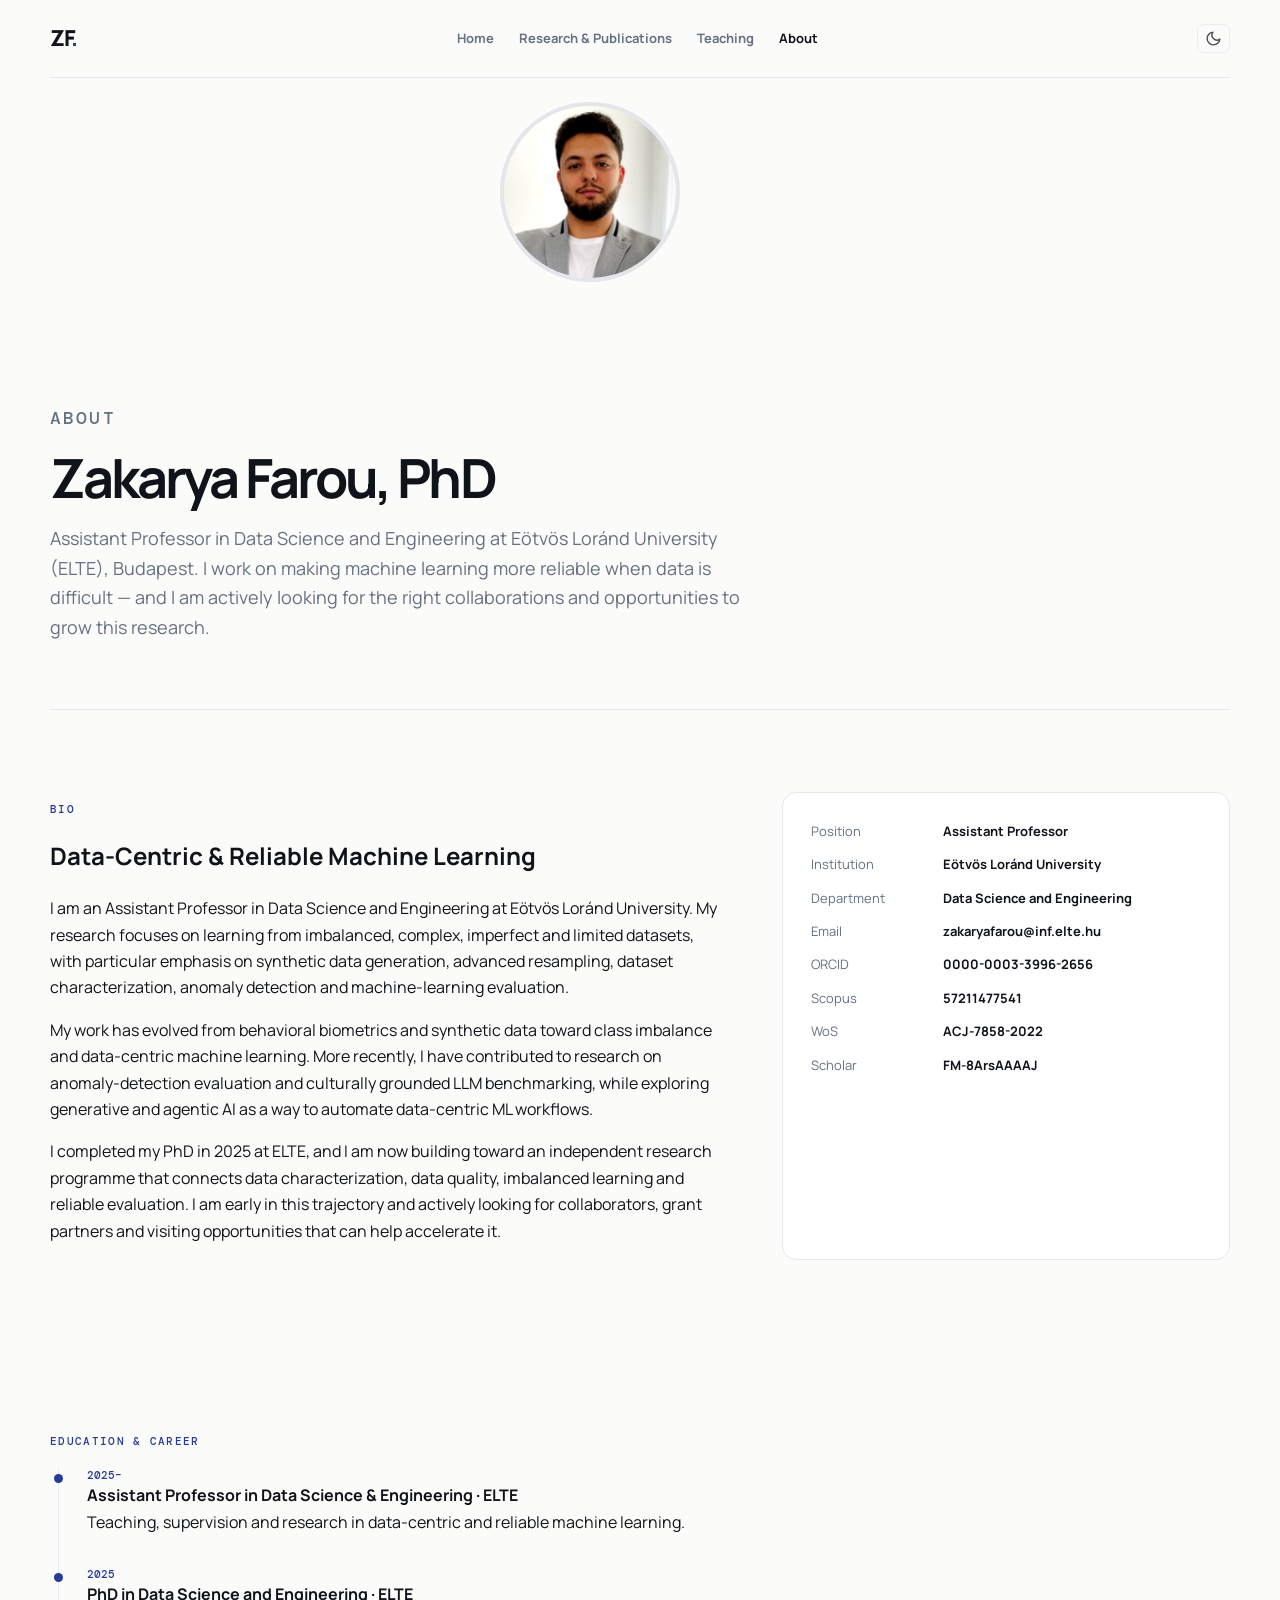
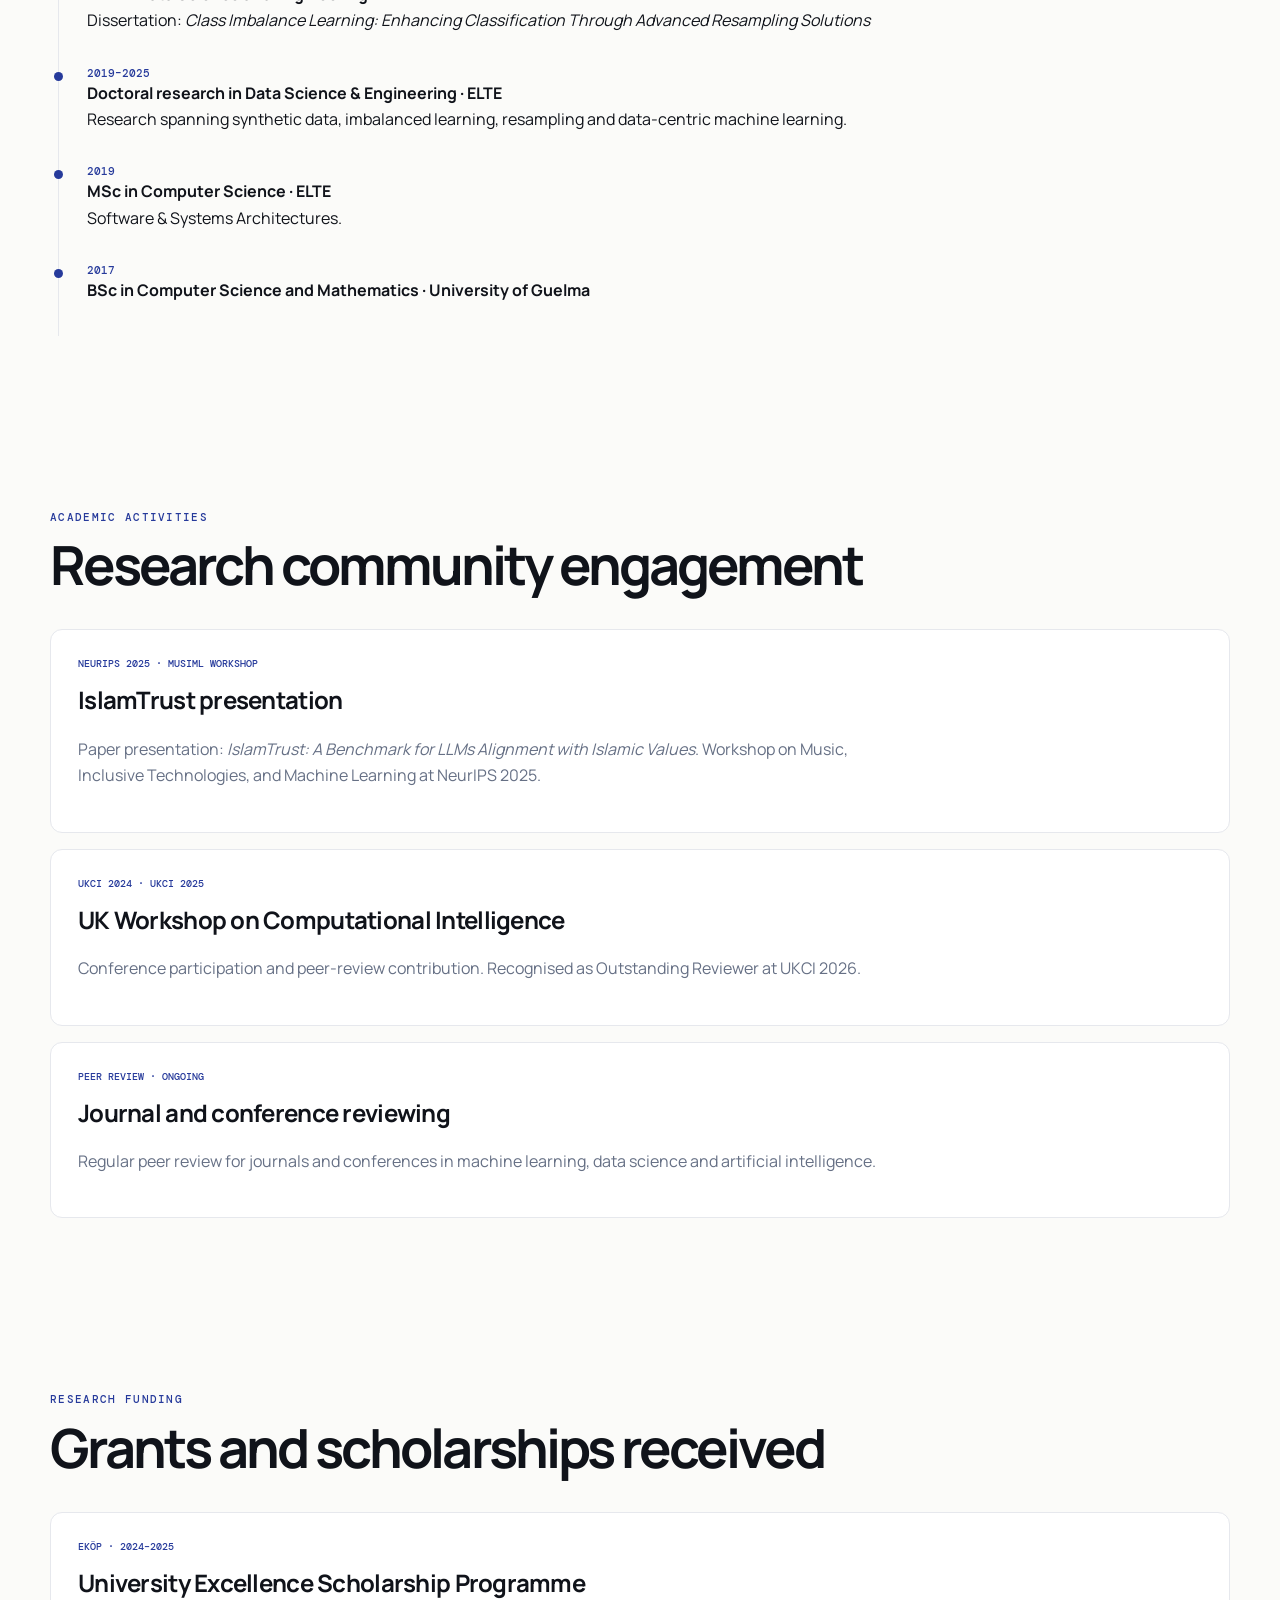
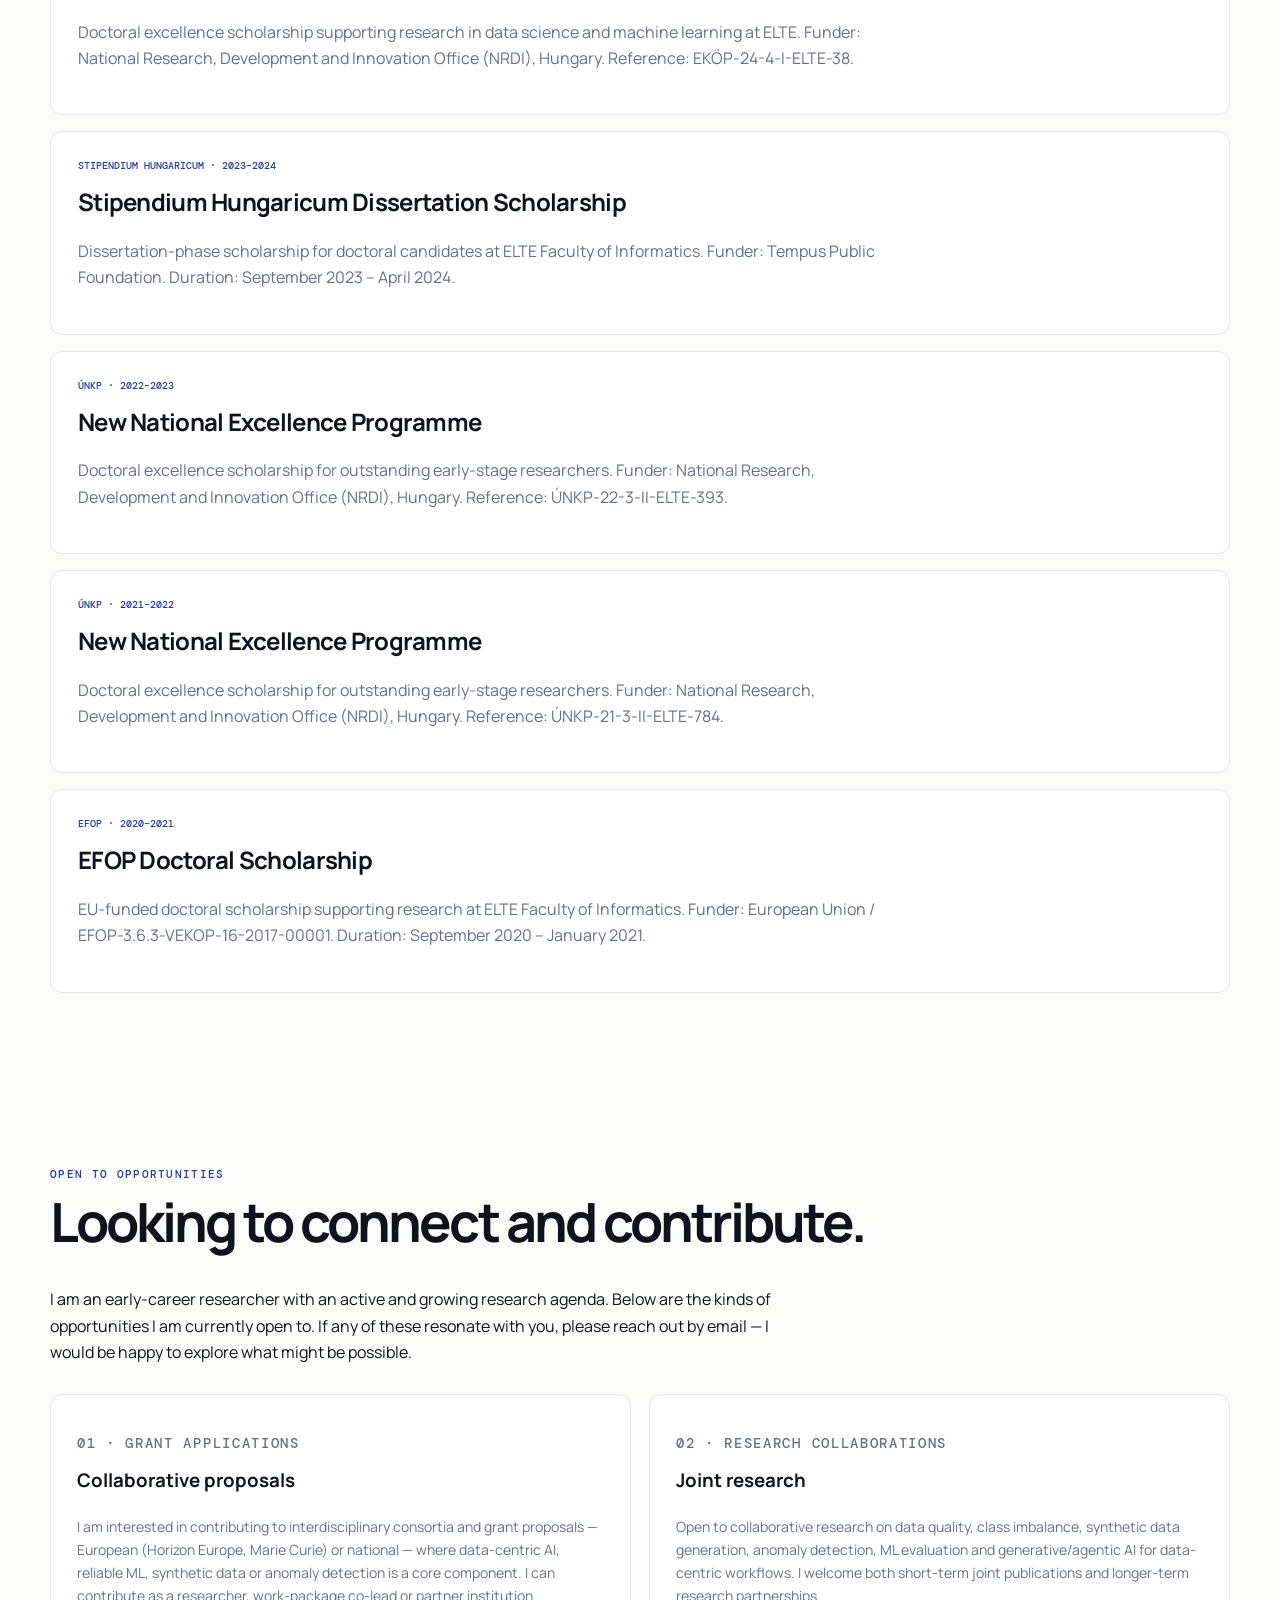
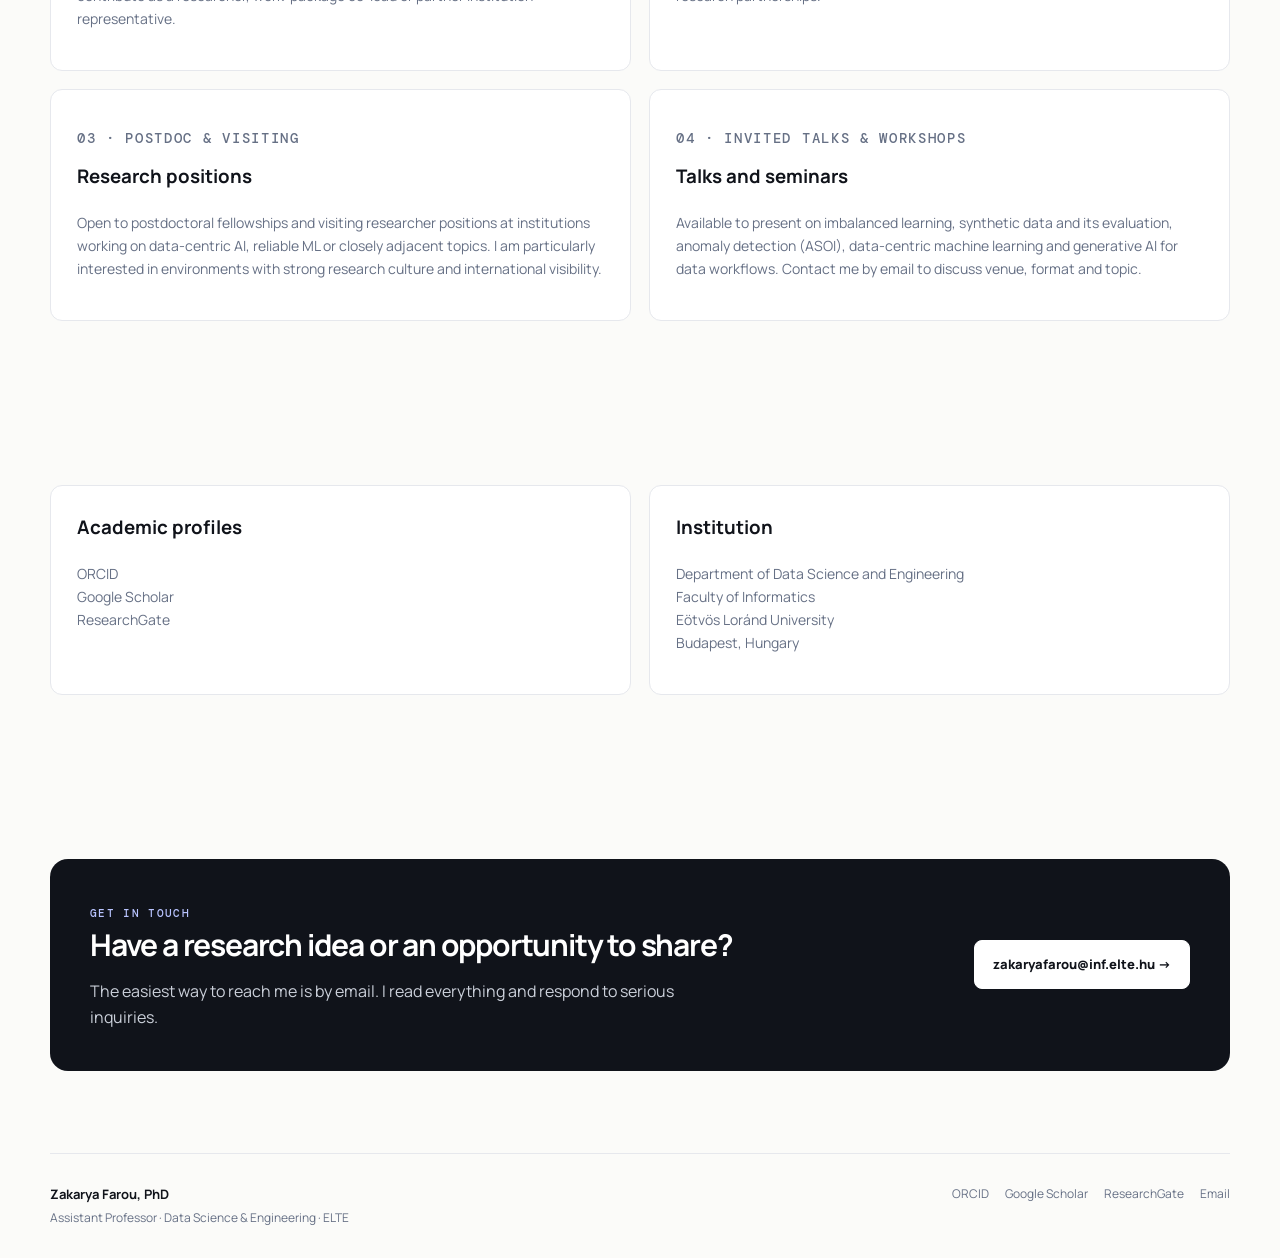
==== commit 8631aa01: "updated content" ====
--- a/about.html
+++ b/about.html
@@ -1,3 +1,40 @@
-<!doctype html><html lang="en"><head><meta charset="utf-8"><meta name="viewport" content="width=device-width,initial-scale=1"><title>About — Zakarya Farou</title><meta name="description" content="About Zakarya Farou, Assistant Professor in Data Science and Engineering at Eötvös Loránd University (ELTE), Budapest."><meta property="og:type" content="website"><meta property="og:title" content="About — Zakarya Farou, PhD"><meta property="og:description" content="Assistant Professor at ELTE, Budapest. Research in data-centric AI, imbalanced learning, synthetic data and reliable machine learning."><meta property="og:url" content="https://zakaryafarou.github.io/about.html"><meta property="og:image" content="https://zakaryafarou.github.io/assets/images/zakarya-farou.jpg"><meta property="og:site_name" content="Zakarya Farou"><meta name="twitter:card" content="summary_large_image"><link rel="canonical" href="https://zakaryafarou.github.io/about.html"><link rel="icon" href="data:image/svg+xml,%3Csvg xmlns=%27http://www.w3.org/2000/svg%27 viewBox=%270 0 32 32%27%3E%3Crect width=%2732%27 height=%2732%27 rx=%276%27 fill=%27%23263a9b%27/%3E%3Ctext x=%2716%27 y=%2723%27 font-family=%27system-ui,sans-serif%27 font-size=%2718%27 font-weight=%27600%27 text-anchor=%27middle%27 fill=%27%23fff%27%3EZF%3C/text%3E%3C/svg%3E"><link rel="stylesheet" href="css/site.css"><script>try{var t=localStorage.getItem('theme');if(t)document.documentElement.setAttribute('data-theme',t)}catch(e){}</script><meta name="color-scheme" content="light dark"></head><body><a class="skip-link" href="#main-content">Skip to content</a><header class="nav wrap"><a class="brand" href="index.html">ZF<span>.</span></a><nav><a href="index.html">Home</a><a href="research.html">Research</a><a href="publications.html">Publications</a><a href="projects.html">Projects</a><a href="teaching.html">Teaching</a><a href="activities.html">Activities</a><a href="about.html">About</a><a class="cta" href="collaborate.html">Collaborate</a></nav><button type="button" class="theme-toggle" aria-label="Toggle theme"><svg class="icon-sun" width="17" height="17" viewBox="0 0 24 24" fill="none" stroke="currentColor" stroke-width="2" stroke-linecap="round" stroke-linejoin="round" aria-hidden="true"><circle cx="12" cy="12" r="5"/><line x1="12" y1="1" x2="12" y2="3"/><line x1="12" y1="21" x2="12" y2="23"/><line x1="4.22" y1="4.22" x2="5.64" y2="5.64"/><line x1="18.36" y1="18.36" x2="19.78" y2="19.78"/><line x1="1" y1="12" x2="3" y2="12"/><line x1="21" y1="12" x2="23" y2="12"/><line x1="4.22" y1="19.78" x2="5.64" y2="18.36"/><line x1="18.36" y1="5.64" x2="19.78" y2="4.22"/></svg><svg class="icon-moon" width="17" height="17" viewBox="0 0 24 24" fill="none" stroke="currentColor" stroke-width="2" stroke-linecap="round" stroke-linejoin="round" aria-hidden="true"><path d="M21 12.79A9 9 0 1 1 11.21 3 7 7 0 0 0 21 12.79z"/></svg></button><button type="button" class="menu-toggle" aria-label="Menu" aria-expanded="false"><span class="bar"></span><span class="bar"></span><span class="bar"></span></button></header><main id="main-content">
-  <div class="profile-photo wrap"><img src="assets/images/zakarya-farou.jpg" alt="Zakarya Farou" width="180" height="180"></div>
-<section class="page-head wrap"><p class="kicker">ABOUT</p><h1>Zakarya Farou, PhD</h1><p>Assistant Professor in Data Science and Engineering at Eötvös Loránd University (ELTE), Budapest.</p></section><section class="block wrap"><div class="bio-grid"><div><p class="kicker">BIO</p><h2>Data-Centric & Reliable Machine Learning</h2><p>I am an Assistant Professor in Data Science and Engineering at Eötvös Loránd University. My research focuses on learning from imbalanced, complex, imperfect and limited datasets, with particular emphasis on synthetic data generation, advanced resampling, dataset characterization, anomaly detection and machine-learning evaluation.</p><p>My work has evolved from behavioral biometrics and synthetic data toward class imbalance and data-centric machine learning. More recently, I have been contributing to research involving anomaly-detection evaluation and culturally grounded LLM benchmarking, while exploring generative and agentic AI as a way to automate data-centric ML workflows.</p></div><aside class="profile-box"><dl><dt>Position</dt><dd>Assistant Professor</dd><dt>Institution</dt><dd>Eötvös Loránd University</dd><dt>Department</dt><dd>Data Science and Engineering</dd><dt>Email</dt><dd><a href="mailto:zakaryafarou@inf.elte.hu">zakaryafarou@inf.elte.hu</a></dd><dt>ORCID</dt><dd><a href="https://orcid.org/0000-0003-3996-2656">0000-0003-3996-2656</a></dd><dt>Scopus</dt><dd>57211477541</dd><dt>WoS</dt><dd>ACJ-7858-2022</dd><dt>Scholar</dt><dd><a href="https://scholar.google.com/citations?user=FM-8ArsAAAAJ">FM-8ArsAAAAJ</a></dd></dl></aside></div></section><section class="block wrap"><p class="kicker">EDUCATION & CAREER</p><div class="timeline"><div class="event"><div class="year">2025</div><strong>PhD in Data Science and Engineering · ELTE</strong><div>Dissertation: <em>Class Imbalance Learning: Enhancing Classification Through Advanced Resampling Solutions</em></div></div><div class="event"><div class="year">2019–2025</div><strong>Doctoral research in Data Science & Engineering · ELTE</strong><div>Research spanning synthetic data, imbalanced learning, resampling and data-centric machine learning.</div></div><div class="event"><div class="year">2019</div><strong>MSc in Computer Science · ELTE</strong><div>Software & Systems Architectures.</div></div><div class="event"><div class="year">2017</div><strong>BSc in Computer Science and Mathematics · University of Guelma</strong></div></div></section><section class="block wrap"><div class="contact-grid"><div class="contact-card"><h3>Academic profiles</h3><p><a href="https://orcid.org/0000-0003-3996-2656">ORCID</a><br><a href="https://scholar.google.com/citations?user=FM-8ArsAAAAJ">Google Scholar</a><br><a href="https://www.researchgate.net/profile/Zakarya-Farou">ResearchGate</a></p></div><div class="contact-card"><h3>Institution</h3><p>Department of Data Science and Engineering<br>Faculty of Informatics<br>Eötvös Loránd University<br>Budapest, Hungary</p></div></div></section></main><footer class="wrap"><div><strong>Zakarya Farou, PhD</strong><span>Assistant Professor · Data Science &amp; Engineering · ELTE</span></div><div class="footer-links"><a href="https://orcid.org/0000-0003-3996-2656">ORCID</a><a href="https://scholar.google.com/citations?user=FM-8ArsAAAAJ">Google Scholar</a><a href="https://www.researchgate.net/profile/Zakarya-Farou">ResearchGate</a><a href="cv.html">CV</a><a href="mailto:zakaryafarou@inf.elte.hu">Email</a></div></footer><script src="js/site.js"></script></body></html>
+<!doctype html><html lang="en"><head><meta charset="utf-8"><meta name="viewport" content="width=device-width,initial-scale=1"><title>About — Zakarya Farou</title><meta name="description" content="About Zakarya Farou — Assistant Professor at ELTE Budapest. Bio, career timeline, academic activities, and research opportunities including grant applications, collaborations, postdoc positions and invited talks."><meta property="og:type" content="website"><meta property="og:title" content="About — Zakarya Farou, PhD"><meta property="og:description" content="Assistant Professor at ELTE Budapest in Data-Centric and Reliable Machine Learning. Open to research collaborations, grant proposals, postdoc/visiting positions and invited talks."><meta property="og:url" content="https://zakaryafarou.github.io/about.html"><meta property="og:site_name" content="Zakarya Farou"><meta property="og:image" content="https://zakaryafarou.github.io/assets/images/zakarya-farou.jpg"><meta name="twitter:card" content="summary_large_image"><link rel="canonical" href="https://zakaryafarou.github.io/about.html"><link rel="icon" href="data:image/svg+xml,%3Csvg xmlns=%27http://www.w3.org/2000/svg%27 viewBox=%270 0 32 32%27%3E%3Crect width=%2732%27 height=%2732%27 rx=%276%27 fill=%27%23263a9b%27/%3E%3Ctext x=%2716%27 y=%2723%27 font-family=%27system-ui,sans-serif%27 font-size=%2718%27 font-weight=%27600%27 text-anchor=%27middle%27 fill=%27%23fff%27%3EZF%3C/text%3E%3C/svg%3E"><link rel="stylesheet" href="css/site.css"><script>try{var t=localStorage.getItem('theme');if(t)document.documentElement.setAttribute('data-theme',t)}catch(e){}</script><meta name="color-scheme" content="light dark"></head><body><a class="skip-link" href="#main-content">Skip to content</a>
+<header class="nav wrap"><a class="brand" href="index.html">ZF<span>.</span></a><nav><a href="index.html">Home</a><a href="research.html">Research &amp; Publications</a><a href="teaching.html">Teaching</a><a href="about.html">About</a></nav><button type="button" class="theme-toggle" aria-label="Toggle theme"><svg class="icon-sun" width="17" height="17" viewBox="0 0 24 24" fill="none" stroke="currentColor" stroke-width="2" stroke-linecap="round" stroke-linejoin="round" aria-hidden="true"><circle cx="12" cy="12" r="5"/><line x1="12" y1="1" x2="12" y2="3"/><line x1="12" y1="21" x2="12" y2="23"/><line x1="4.22" y1="4.22" x2="5.64" y2="5.64"/><line x1="18.36" y1="18.36" x2="19.78" y2="19.78"/><line x1="1" y1="12" x2="3" y2="12"/><line x1="21" y1="12" x2="23" y2="12"/><line x1="4.22" y1="19.78" x2="5.64" y2="18.36"/><line x1="18.36" y1="5.64" x2="19.78" y2="4.22"/></svg><svg class="icon-moon" width="17" height="17" viewBox="0 0 24 24" fill="none" stroke="currentColor" stroke-width="2" stroke-linecap="round" stroke-linejoin="round" aria-hidden="true"><path d="M21 12.79A9 9 0 1 1 11.21 3 7 7 0 0 0 21 12.79z"/></svg></button><button type="button" class="menu-toggle" aria-label="Menu" aria-expanded="false"><span class="bar"></span><span class="bar"></span><span class="bar"></span></button></header>
+<main id="main-content">
+
+<div class="profile-photo wrap"><img src="assets/images/zakarya-farou.jpg" alt="Zakarya Farou" width="180" height="180"></div>
+<section class="page-head wrap"><p class="kicker">ABOUT</p><h1>Zakarya Farou, PhD</h1><p>Assistant Professor in Data Science and Engineering at Eötvös Loránd University (ELTE), Budapest. I work on making machine learning more reliable when data is difficult — and I am actively looking for the right collaborations and opportunities to grow this research.</p></section>
+
+<section class="block wrap"><div class="bio-grid"><div><p class="kicker">BIO</p><h2>Data-Centric &amp; Reliable Machine Learning</h2><p>I am an Assistant Professor in Data Science and Engineering at Eötvös Loránd University. My research focuses on learning from imbalanced, complex, imperfect and limited datasets, with particular emphasis on synthetic data generation, advanced resampling, dataset characterization, anomaly detection and machine-learning evaluation.</p><p>My work has evolved from behavioral biometrics and synthetic data toward class imbalance and data-centric machine learning. More recently, I have contributed to research on anomaly-detection evaluation and culturally grounded LLM benchmarking, while exploring generative and agentic AI as a way to automate data-centric ML workflows.</p><p>I completed my PhD in 2025 at ELTE, and I am now building toward an independent research programme that connects data characterization, data quality, imbalanced learning and reliable evaluation. I am early in this trajectory and actively looking for collaborators, grant partners and visiting opportunities that can help accelerate it.</p></div><aside class="profile-box"><dl><dt>Position</dt><dd>Assistant Professor</dd><dt>Institution</dt><dd>Eötvös Loránd University</dd><dt>Department</dt><dd>Data Science and Engineering</dd><dt>Email</dt><dd><a href="mailto:zakaryafarou@inf.elte.hu">zakaryafarou@inf.elte.hu</a></dd><dt>ORCID</dt><dd><a href="https://orcid.org/0000-0003-3996-2656">0000-0003-3996-2656</a></dd><dt>Scopus</dt><dd>57211477541</dd><dt>WoS</dt><dd>ACJ-7858-2022</dd><dt>Scholar</dt><dd><a href="https://scholar.google.com/citations?user=FM-8ArsAAAAJ">FM-8ArsAAAAJ</a></dd></dl></aside></div></section>
+
+<section class="block wrap"><p class="kicker">EDUCATION &amp; CAREER</p><div class="timeline"><div class="event"><div class="year">2025–</div><strong>Assistant Professor in Data Science &amp; Engineering · ELTE</strong><div>Teaching, supervision and research in data-centric and reliable machine learning.</div></div><div class="event"><div class="year">2025</div><strong>PhD in Data Science and Engineering · ELTE</strong><div>Dissertation: <em>Class Imbalance Learning: Enhancing Classification Through Advanced Resampling Solutions</em></div></div><div class="event"><div class="year">2019–2025</div><strong>Doctoral research in Data Science &amp; Engineering · ELTE</strong><div>Research spanning synthetic data, imbalanced learning, resampling and data-centric machine learning.</div></div><div class="event"><div class="year">2019</div><strong>MSc in Computer Science · ELTE</strong><div>Software &amp; Systems Architectures.</div></div><div class="event"><div class="year">2017</div><strong>BSc in Computer Science and Mathematics · University of Guelma</strong></div></div></section>
+
+<section class="block wrap"><div class="section-head"><div><p class="kicker">ACADEMIC ACTIVITIES</p><h2>Research community engagement</h2></div></div><div class="project-list">
+<article class="project"><div class="status">NeurIPS 2025 · MusIML Workshop</div><h2>IslamTrust presentation</h2><p>Paper presentation: <em>IslamTrust: A Benchmark for LLMs Alignment with Islamic Values</em>. Workshop on Music, Inclusive Technologies, and Machine Learning at NeurIPS 2025.</p></article>
+<article class="project"><div class="status">UKCI 2024 · UKCI 2025</div><h2>UK Workshop on Computational Intelligence</h2><p>Conference participation and peer-review contribution. Recognised as Outstanding Reviewer at UKCI 2026.</p></article>
+<article class="project"><div class="status">PEER REVIEW · ONGOING</div><h2>Journal and conference reviewing</h2><p>Regular peer review for journals and conferences in machine learning, data science and artificial intelligence.</p></article>
+</div></section>
+
+<section class="block wrap"><div class="section-head"><div><p class="kicker">RESEARCH FUNDING</p><h2>Grants and scholarships received</h2></div></div><div class="project-list">
+<article class="project"><div class="status">EKÖP · 2024–2025</div><h2>University Excellence Scholarship Programme</h2><p>Doctoral excellence scholarship supporting research in data science and machine learning at ELTE. Funder: National Research, Development and Innovation Office (NRDI), Hungary. Reference: EKÖP-24-4-I-ELTE-38.</p></article>
+<article class="project"><div class="status">STIPENDIUM HUNGARICUM · 2023–2024</div><h2>Stipendium Hungaricum Dissertation Scholarship</h2><p>Dissertation-phase scholarship for doctoral candidates at ELTE Faculty of Informatics. Funder: Tempus Public Foundation. Duration: September 2023 – April 2024.</p></article>
+<article class="project"><div class="status">ÚNKP · 2022–2023</div><h2>New National Excellence Programme</h2><p>Doctoral excellence scholarship for outstanding early-stage researchers. Funder: National Research, Development and Innovation Office (NRDI), Hungary. Reference: ÚNKP-22-3-II-ELTE-393.</p></article>
+<article class="project"><div class="status">ÚNKP · 2021–2022</div><h2>New National Excellence Programme</h2><p>Doctoral excellence scholarship for outstanding early-stage researchers. Funder: National Research, Development and Innovation Office (NRDI), Hungary. Reference: ÚNKP-21-3-II-ELTE-784.</p></article>
+<article class="project"><div class="status">EFOP · 2020–2021</div><h2>EFOP Doctoral Scholarship</h2><p>EU-funded doctoral scholarship supporting research at ELTE Faculty of Informatics. Funder: European Union / EFOP-3.6.3-VEKOP-16-2017-00001. Duration: September 2020 – January 2021.</p></article>
+</div></section>
+
+<section class="block wrap" id="open-to"><div class="section-head"><div><p class="kicker">OPEN TO OPPORTUNITIES</p><h2>Looking to connect and contribute.</h2></div></div><p style="max-width:760px;margin-bottom:28px">I am an early-career researcher with an active and growing research agenda. Below are the kinds of opportunities I am currently open to. If any of these resonate with you, please reach out by email — I would be happy to explore what might be possible.</p>
+<div class="contact-grid">
+<article class="contact-card"><p class="kicker">01 · GRANT APPLICATIONS</p><h3>Collaborative proposals</h3><p>I am interested in contributing to interdisciplinary consortia and grant proposals — European (Horizon Europe, Marie Curie) or national — where data-centric AI, reliable ML, synthetic data or anomaly detection is a core component. I can contribute as a researcher, work-package co-lead or partner institution representative.</p></article>
+<article class="contact-card"><p class="kicker">02 · RESEARCH COLLABORATIONS</p><h3>Joint research</h3><p>Open to collaborative research on data quality, class imbalance, synthetic data generation, anomaly detection, ML evaluation and generative/agentic AI for data-centric workflows. I welcome both short-term joint publications and longer-term research partnerships.</p></article>
+<article class="contact-card"><p class="kicker">03 · POSTDOC &amp; VISITING</p><h3>Research positions</h3><p>Open to postdoctoral fellowships and visiting researcher positions at institutions working on data-centric AI, reliable ML or closely adjacent topics. I am particularly interested in environments with strong research culture and international visibility.</p></article>
+<article class="contact-card"><p class="kicker">04 · INVITED TALKS &amp; WORKSHOPS</p><h3>Talks and seminars</h3><p>Available to present on imbalanced learning, synthetic data and its evaluation, anomaly detection (ASOI), data-centric machine learning and generative AI for data workflows. Contact me by email to discuss venue, format and topic.</p></article>
+</div></section>
+
+<section class="block wrap"><div class="contact-grid"><div class="contact-card"><h3>Academic profiles</h3><p><a href="https://orcid.org/0000-0003-3996-2656">ORCID</a><br><a href="https://scholar.google.com/citations?user=FM-8ArsAAAAJ">Google Scholar</a><br><a href="https://www.researchgate.net/profile/Zakarya-Farou">ResearchGate</a></p></div><div class="contact-card"><h3>Institution</h3><p>Department of Data Science and Engineering<br>Faculty of Informatics<br>Eötvös Loránd University<br>Budapest, Hungary</p></div></div></section>
+
+<section class="block wrap"><div class="callout"><div><p class="kicker" style="color:#b9c4ff">GET IN TOUCH</p><h2>Have a research idea or an opportunity to share?</h2><p>The easiest way to reach me is by email. I read everything and respond to serious inquiries.</p></div><a class="button" href="mailto:zakaryafarou@inf.elte.hu">zakaryafarou@inf.elte.hu →</a></div></section>
+
+</main>
+<footer class="wrap"><div><strong>Zakarya Farou, PhD</strong><span>Assistant Professor · Data Science &amp; Engineering · ELTE</span></div><div class="footer-links"><a href="https://orcid.org/0000-0003-3996-2656">ORCID</a><a href="https://scholar.google.com/citations?user=FM-8ArsAAAAJ">Google Scholar</a><a href="https://www.researchgate.net/profile/Zakarya-Farou">ResearchGate</a><a href="mailto:zakaryafarou@inf.elte.hu">Email</a></div></footer>
+<script src="js/site.js"></script></body></html>
